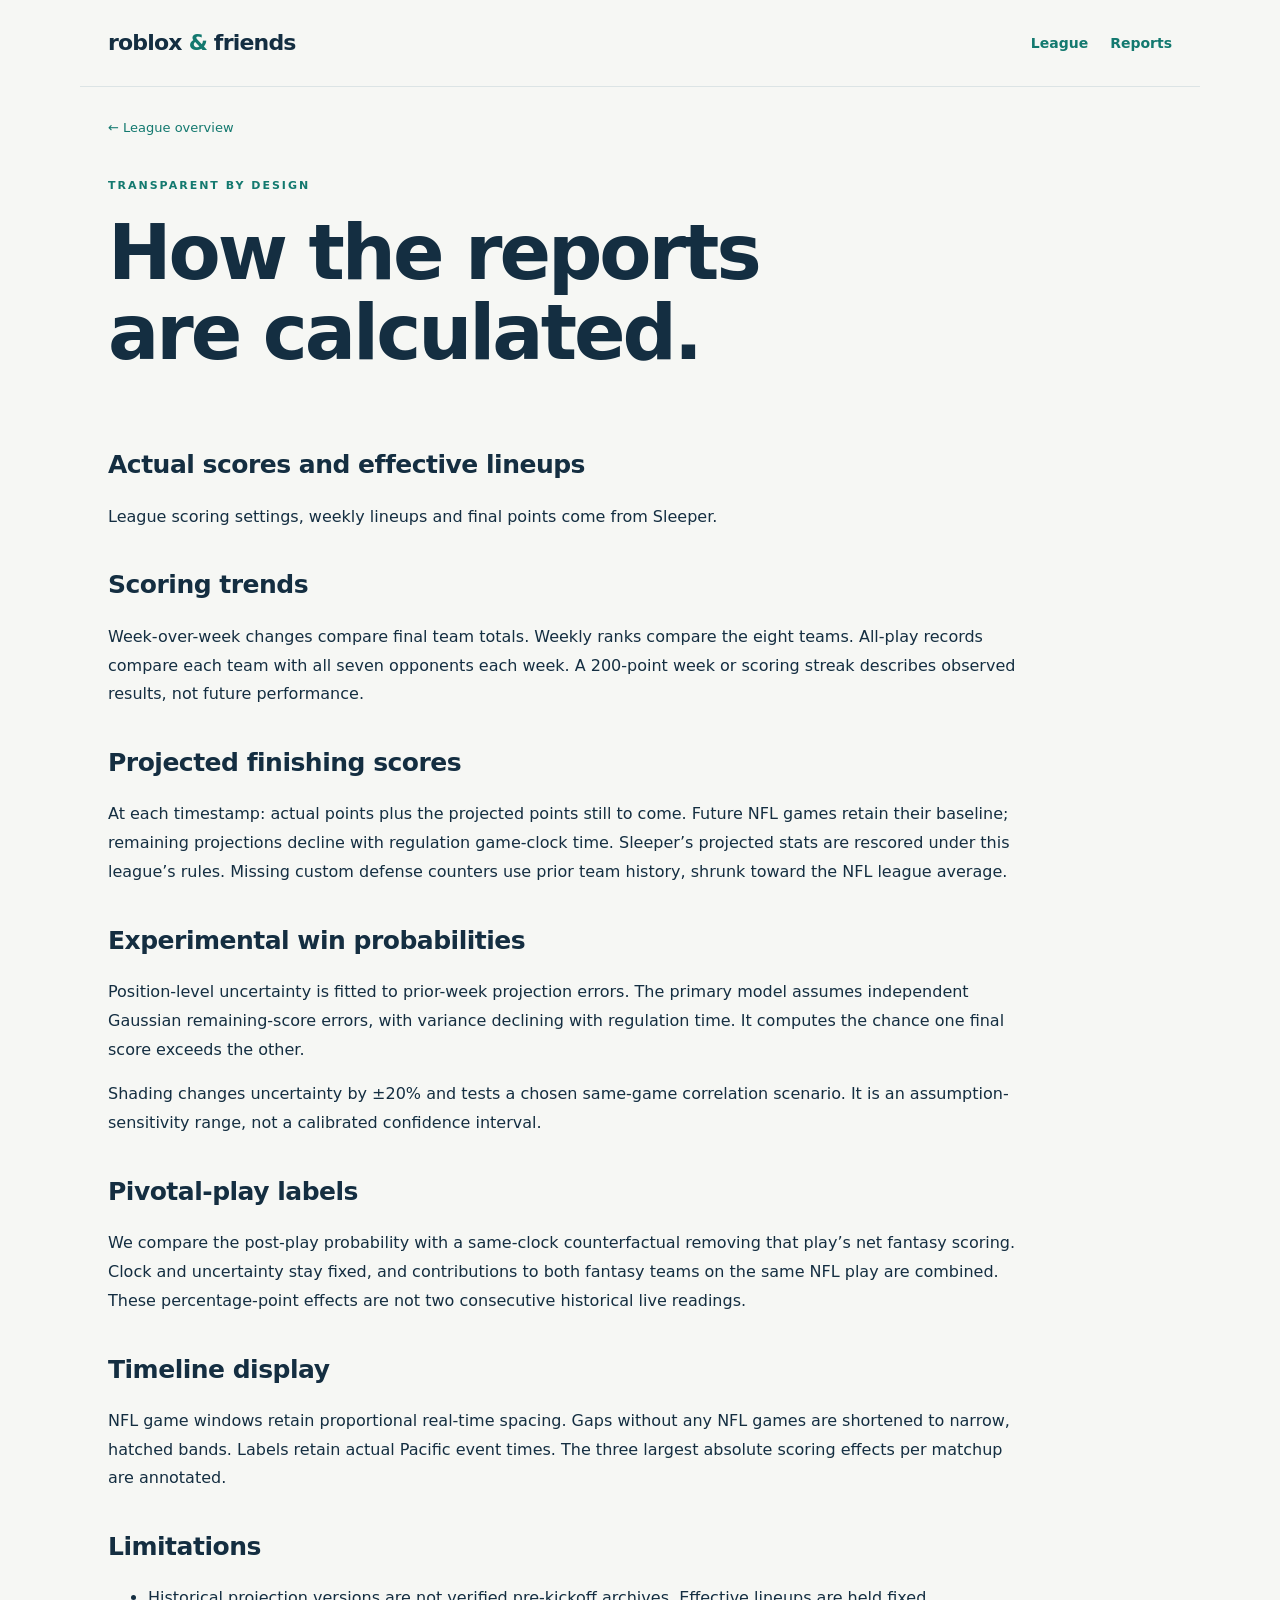
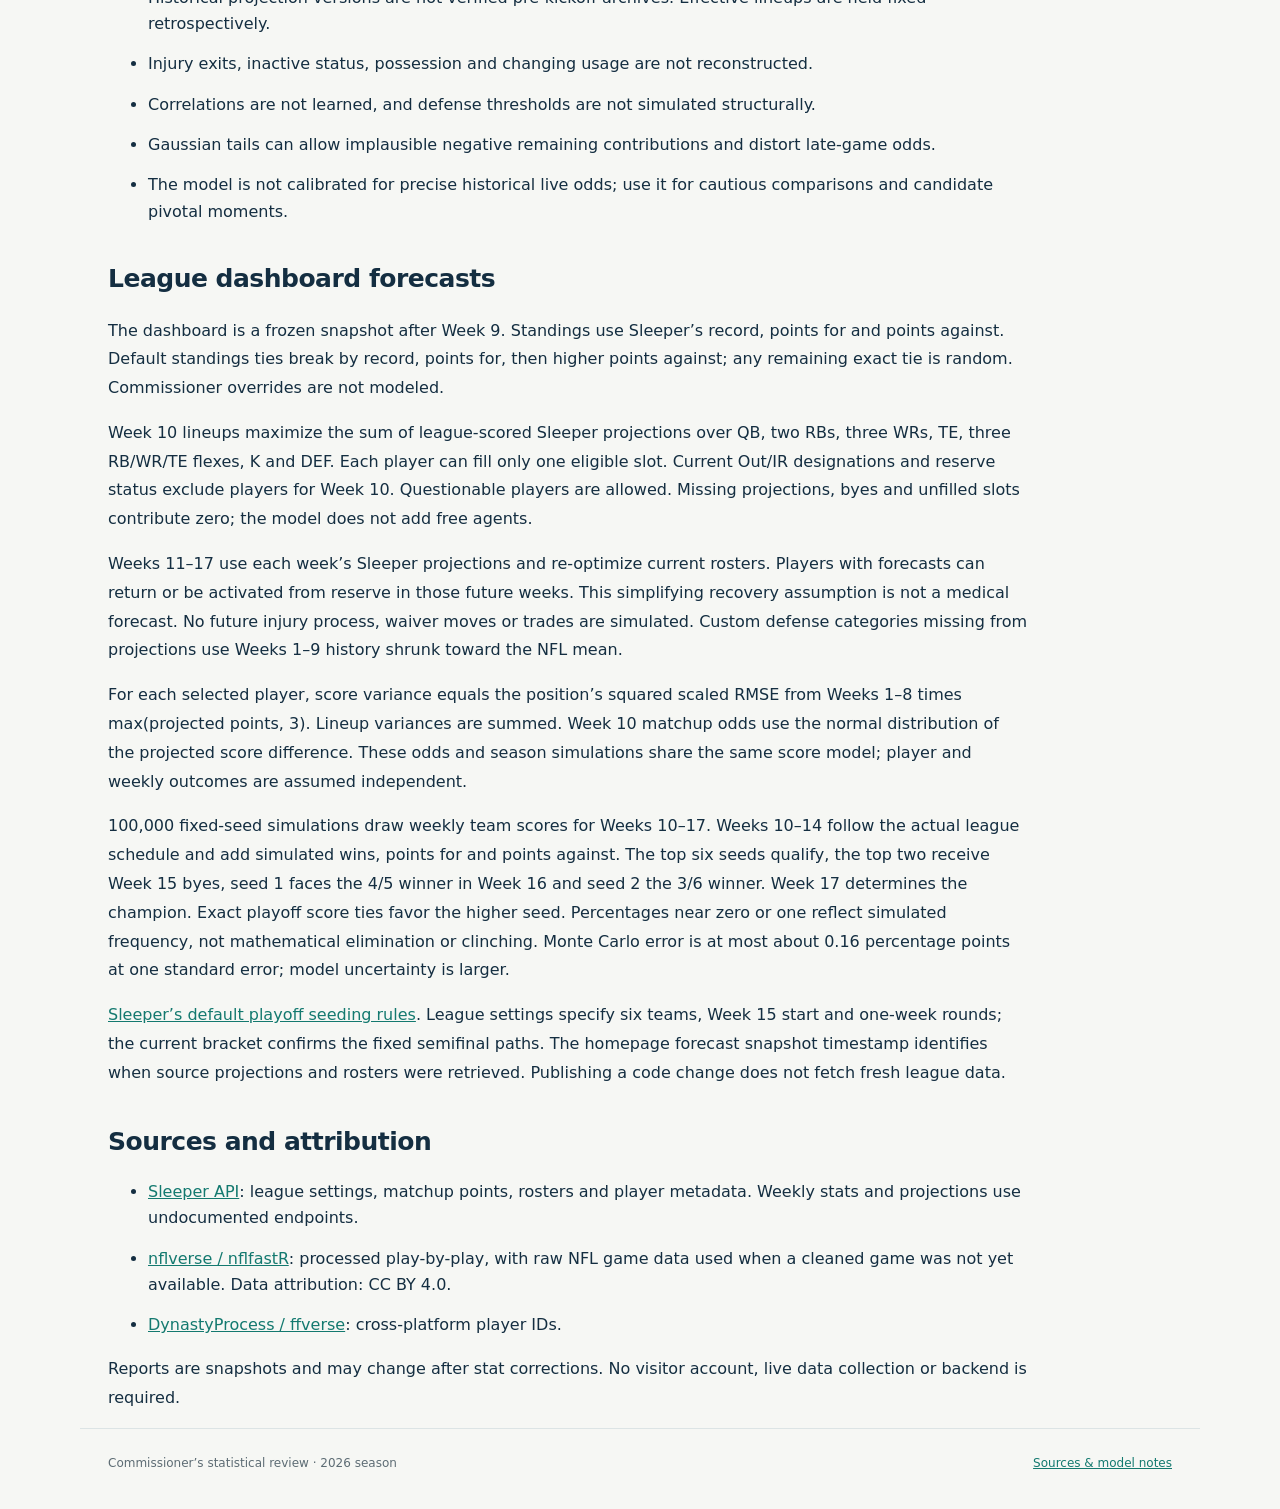
==== docs/methodology.html @ 0ef0a341 "Replace homepage with league standings and season forecast dashboard" ====
<!doctype html><html lang="en"><head><meta charset="utf-8"><meta name="viewport" content="width=device-width,initial-scale=1"><meta name="description" content="Weekly fantasy football scoring, trends and matchup analysis for roblox and friends."><title>Methodology · roblox &amp; friends</title><link rel="stylesheet" href="assets/style.css"></head><body><a class="skip" href="#main">Skip to content</a><header class="site-header"><a class="brand" href="index.html">roblox <span>&amp;</span> friends</a><nav aria-label="Main navigation"><a href="index.html">League</a><a href="reports/2026/week-09.html">Reports</a></nav></header><main id="main"><article><a class="back" href="index.html">← League overview</a><header class="report-header"><p class="eyebrow">TRANSPARENT BY DESIGN</p><h1>How the reports<br>are calculated.</h1></header><div class="article-content"><h2>Actual scores and effective lineups</h2><p>League scoring settings, weekly lineups and final points come from Sleeper.</p><h2>Scoring trends</h2><p>Week-over-week changes compare final team totals. Weekly ranks compare the eight teams. All-play records compare each team with all seven opponents each week. A 200-point week or scoring streak describes observed results, not future performance.</p><h2>Projected finishing scores</h2><p>At each timestamp: actual points plus the projected points still to come. Future NFL games retain their baseline; remaining projections decline with regulation game-clock time. Sleeper’s projected stats are rescored under this league’s rules. Missing custom defense counters use prior team history, shrunk toward the NFL league average.</p><h2>Experimental win probabilities</h2><p>Position-level uncertainty is fitted to prior-week projection errors. The primary model assumes independent Gaussian remaining-score errors, with variance declining with regulation time. It computes the chance one final score exceeds the other.</p><p>Shading changes uncertainty by ±20% and tests a chosen same-game correlation scenario. It is an assumption-sensitivity range, not a calibrated confidence interval.</p><h2>Pivotal-play labels</h2><p>We compare the post-play probability with a same-clock counterfactual removing that play’s net fantasy scoring. Clock and uncertainty stay fixed, and contributions to both fantasy teams on the same NFL play are combined. These percentage-point effects are not two consecutive historical live readings.</p><h2>Timeline display</h2><p>NFL game windows retain proportional real-time spacing. Gaps without any NFL games are shortened to narrow, hatched bands. Labels retain actual Pacific event times. The three largest absolute scoring effects per matchup are annotated.</p><h2>Limitations</h2><ul><li>Historical projection versions are not verified pre-kickoff archives. Effective lineups are held fixed retrospectively.</li><li>Injury exits, inactive status, possession and changing usage are not reconstructed.</li><li>Correlations are not learned, and defense thresholds are not simulated structurally.</li><li>Gaussian tails can allow implausible negative remaining contributions and distort late-game odds.</li><li>The model is not calibrated for precise historical live odds; use it for cautious comparisons and candidate pivotal moments.</li></ul><h2 id="season-forecasts">League dashboard forecasts</h2><p>The dashboard is a frozen snapshot after Week 9. Standings use Sleeper’s record, points for and points against. Default standings ties break by record, points for, then higher points against; any remaining exact tie is random. Commissioner overrides are not modeled.</p><p>Week 10 lineups maximize the sum of league-scored Sleeper projections over QB, two RBs, three WRs, TE, three RB/WR/TE flexes, K and DEF. Each player can fill only one eligible slot. Current Out/IR designations and reserve status exclude players for Week 10. Questionable players are allowed. Missing projections, byes and unfilled slots contribute zero; the model does not add free agents.</p><p>Weeks 11–17 use each week’s Sleeper projections and re-optimize current rosters. Players with forecasts can return or be activated from reserve in those future weeks. This simplifying recovery assumption is not a medical forecast. No future injury process, waiver moves or trades are simulated. Custom defense categories missing from projections use Weeks 1–9 history shrunk toward the NFL mean.</p><p>For each selected player, score variance equals the position’s squared scaled RMSE from Weeks 1–8 times max(projected points, 3). Lineup variances are summed. Week 10 matchup odds use the normal distribution of the projected score difference. These odds and season simulations share the same score model; player and weekly outcomes are assumed independent.</p><p>100,000 fixed-seed simulations draw weekly team scores for Weeks 10–17. Weeks 10–14 follow the actual league schedule and add simulated wins, points for and points against. The top six seeds qualify, the top two receive Week 15 byes, seed 1 faces the 4/5 winner in Week 16 and seed 2 the 3/6 winner. Week 17 determines the champion. Exact playoff score ties favor the higher seed. Percentages near zero or one reflect simulated frequency, not mathematical elimination or clinching. Monte Carlo error is at most about 0.16 percentage points at one standard error; model uncertainty is larger.</p><p><a href="https://support.sleeper.com/en/articles/2203518-how-do-playoff-teams-get-determined">Sleeper’s default playoff seeding rules</a>. League settings specify six teams, Week 15 start and one-week rounds; the current bracket confirms the fixed semifinal paths. The homepage forecast snapshot timestamp identifies when source projections and rosters were retrieved. Publishing a code change does not fetch fresh league data.</p><h2>Sources and attribution</h2><ul><li><a href="https://docs.sleeper.com/">Sleeper API</a>: league settings, matchup points, rosters and player metadata. Weekly stats and projections use undocumented endpoints.</li><li><a href="https://github.com/nflverse/nflverse-data">nflverse / nflfastR</a>: processed play-by-play, with raw NFL game data used when a cleaned game was not yet available. Data attribution: CC BY 4.0.</li><li><a href="https://github.com/dynastyprocess/data">DynastyProcess / ffverse</a>: cross-platform player IDs.</li></ul><p>Reports are snapshots and may change after stat corrections. No visitor account, live data collection or backend is required.</p></div></article></main><footer><span>Commissioner’s statistical review · 2026 season</span><a href="methodology.html">Sources &amp; model notes</a></footer></body></html>
---- docs/assets/style.css ----
:root{--navy:#142e41;--teal:#13796f;--muted:#5d6c74;--line:#dce4e5;--paper:#f6f7f4}*{box-sizing:border-box}body{margin:0;background:var(--paper);color:var(--navy);font:16px/1.65 system-ui,-apple-system,sans-serif}a{color:var(--teal)}.site-header,main,footer{max-width:1120px;margin:auto;padding-left:28px;padding-right:28px}.site-header{display:flex;align-items:center;justify-content:space-between;padding-top:25px;padding-bottom:25px;border-bottom:1px solid var(--line)}.brand{color:var(--navy);font-size:22px;font-weight:800;text-decoration:none;letter-spacing:-.8px}.brand span{color:var(--teal)}nav{display:flex;gap:22px}nav a{font-size:14px;text-decoration:none;font-weight:650}.hero{display:grid;grid-template-columns:1.4fr 1fr;gap:70px;padding:68px 0 60px;align-items:center}h1{font-size:clamp(44px,6vw,76px);line-height:1.05;letter-spacing:-3px;margin:18px 0 24px}h2{font-size:25px;line-height:1.3;letter-spacing:-.5px}.eyebrow{font-size:11px;letter-spacing:2px;font-weight:800;color:var(--teal)}.lead{color:var(--muted);font-size:19px;max-width:550px}.button{display:inline-block;margin-top:15px;background:var(--teal);color:white;padding:12px 20px;border-radius:7px;text-decoration:none;font-weight:700}.hero-stat{background:var(--navy);color:white;padding:30px;border-radius:16px;box-shadow:0 18px 45px #142e4110}.hero-stat .eyebrow{color:#8ed4c6}.hero-stat strong{display:block;font-size:64px;line-height:1.3;letter-spacing:-2px}.hero-stat p{color:#c1d1d9;margin-top:4px}.hero-stat div{display:flex;justify-content:space-between;border-top:1px solid #ffffff25;padding-top:14px;margin-top:14px}.hero-stat div span{color:#c1d1d9}.section-heading{display:flex;justify-content:space-between;align-items:center;gap:20px}.section-heading span,.note{color:var(--muted);font-size:13px}.cards{display:grid;grid-template-columns:1fr 1fr;gap:20px;margin:15px 0 40px}.report-card{background:white;border:1px solid var(--line);border-radius:12px;padding:26px;text-decoration:none;color:var(--navy);transition:transform .15s}.report-card:hover{transform:translateY(-3px);border-color:var(--teal)}.report-card h2{font-size:24px}.report-card h2 span{color:var(--teal)}.report-card p{color:var(--muted)}.read{font-weight:700;font-size:14px;color:var(--teal)}.panel{background:white;border:1px solid var(--line);border-radius:13px;padding:26px;margin:26px 0}.table,.tablewrap{overflow-x:auto}table{border-collapse:collapse;width:100%;font-size:14px;font-variant-numeric:tabular-nums}caption{text-align:left;font-size:13px;color:var(--muted);padding-bottom:10px}th,td{padding:12px 10px;text-align:left;border-bottom:1px solid var(--line)}th{color:var(--muted);font-size:12px;font-weight:700;white-space:nowrap}.num{white-space:nowrap}.method-callout{padding:20px 0 50px;max-width:720px}.method-callout p{color:var(--muted)}footer{border-top:1px solid var(--line);padding-top:25px;padding-bottom:35px;display:flex;justify-content:space-between;gap:15px;font-size:12px;color:var(--muted)}.back{display:inline-block;font-size:13px;text-decoration:none;margin-top:30px}.report-header{padding:25px 0 15px}.article-content{max-width:920px}.article-content h2{margin-top:38px}.article-content li{margin:14px 0}.article-content p{line-height:1.8}.graph{display:block;width:100%;height:auto;background:white;border:1px solid var(--line);border-radius:10px}.model-note{background:#e8f1ee;border-left:4px solid var(--teal);padding:20px 24px;margin:35px 0}.model-note p{font-size:14px;margin:8px 0}.model-note a{font-size:13px}.week-nav{padding-bottom:35px}.skip{position:absolute;top:-100px}.skip:focus{top:0;background:white;padding:12px;z-index:100}a:focus-visible{outline:3px solid #efb65b;outline-offset:4px}@media(max-width:680px){.site-header,main,footer{padding-left:18px;padding-right:18px}.brand{font-size:18px}nav{gap:12px}.hero{grid-template-columns:1fr;gap:25px;padding:35px 0}.hero-stat strong{font-size:52px}.cards{grid-template-columns:1fr}.section-heading{display:block}.panel{padding:16px}.report-card{padding:21px}h1{letter-spacing:-2px}.lead{font-size:17px}footer{flex-direction:column}.report-header{padding-top:10px}th,td{padding:10px 8px}table{min-width:430px}.article-content{overflow-wrap:anywhere}}
:root{--gold:#a97b30}.dashboard-head{display:flex;align-items:center;justify-content:space-between;gap:32px;padding:40px 0 28px}.dashboard-head h1{font-size:clamp(36px,4.5vw,54px);letter-spacing:-2px;margin:12px 0}.dashboard-head .lead{font-size:16px;margin-bottom:0}.latest-report{display:flex;flex-direction:column;gap:6px;max-width:280px;padding:18px 22px;background:#fff;border:1px solid var(--line);border-radius:10px;text-decoration:none;color:var(--navy)}.latest-report strong{font-size:16px}.latest-report>span:last-child{font-size:12px;color:var(--muted)}.season-strip{display:flex;gap:28px;justify-content:space-between;padding:17px 0;border-top:1px solid var(--line);border-bottom:1px solid var(--line);font-size:13px;color:var(--muted)}.season-strip b{color:var(--navy)}.standings-section{margin-top:30px}.standings-wrap{border:1px solid var(--line);border-radius:12px;overflow:auto;background:white}.standings{font-size:14px}.standings thead{background:#edf1ee}.standings td,.standings th{padding:16px 12px}.standings th[scope=row]{font-size:14px;color:var(--navy);white-space:nowrap}.standings tbody tr:last-child>*{border-bottom:0}.standings .rank{color:#82918e;font-size:12px;letter-spacing:1px;width:50px}.standings .record{font-weight:650;white-space:nowrap}.standings .projection{color:var(--teal);font-weight:750}.standings td.odds{min-width:99px;font-size:13px}.odds b{font-weight:650}.mini-bar{display:block;width:58px;height:3px;background:#e7eeeb;margin-top:5px;border-radius:4px;overflow:hidden}.mini-bar i{height:100%;display:block;background:var(--teal);border-radius:4px}.odds:last-child .mini-bar i{background:var(--gold)}.standings .seed-2>*{border-bottom:1px solid #91b7ae}.standings .seed-6>*{border-bottom:2px dashed #c6d3ce}.standings .seed-7,.standings .seed-8{background:#f9faf8}.next-week{margin-top:36px}.match-grid{display:grid;grid-template-columns:1fr 1fr;gap:18px}.match-card{background:#fff;border:1px solid var(--line);border-radius:12px;padding:22px;align-self:start}.match-team{display:grid;grid-template-columns:1fr 75px 85px;gap:12px;align-items:center;margin:4px 0 20px}.match-team strong{font-size:16px}.match-team>span,.match-team>b{text-align:right;font-variant-numeric:tabular-nums;font-size:20px;line-height:1.15}.match-team>b{color:var(--teal)}.match-team small{font-size:10px;display:block;color:var(--muted);font-weight:400;margin-top:5px;white-space:nowrap}.match-bar{height:5px;background:#c4d2d6;border-radius:4px;overflow:hidden}.match-bar>span{display:block;height:100%;background:var(--teal)}details summary{cursor:pointer;font-size:13px;font-weight:650;color:var(--teal)}.lineup-detail{margin-top:18px}.selected-lineups{display:grid;grid-template-columns:1fr;gap:12px}.selected-team h4{margin:20px 0 5px}.selected-team table{font-size:12px;min-width:0}.selected-team th,.selected-team td{padding:8px 4px}.selected-team tbody th{font-weight:500;color:var(--navy);font-size:12px;white-space:normal}.selected-team td:last-child{text-align:right}.forecast-notes{margin-top:30px;padding:20px 0;border-top:1px solid var(--line)}.forecast-notes>div{max-width:820px;font-size:14px;color:var(--muted)}.snapshot{font-size:11px;color:var(--muted);margin:0 0 35px}.sr-only{position:absolute;width:1px;height:1px;padding:0;margin:-1px;overflow:hidden;clip:rect(0,0,0,0);white-space:nowrap;border:0}summary:focus-visible{outline:3px solid #efb65b;outline-offset:4px}@media(max-width:680px){.dashboard-head{display:block;padding-top:25px}.dashboard-head h1{font-size:37px;letter-spacing:-1.7px}.latest-report{margin-top:22px;max-width:none;padding:14px 18px}.season-strip{display:grid;grid-template-columns:1fr 1fr;gap:10px;font-size:12px}.section-heading{display:flex;align-items:baseline;gap:12px}.section-heading h2{font-size:21px}.section-heading>span{font-size:10px;max-width:100px;text-align:right}.standings{min-width:735px}.standings th[scope=row]{position:sticky;left:0;background:#fff;box-shadow:3px 0 5px #142e4109}.standings .seed-7 th,.standings .seed-8 th{background:#f9faf8}.standings td,.standings th{padding:14px 10px}.match-grid{grid-template-columns:1fr}.match-card{padding:18px}.match-team{grid-template-columns:1fr 70px 80px;gap:8px}.match-team>span,.match-team>b{font-size:19px}.match-team strong{font-size:15px}.standings-section .note{font-size:11px}.standings-wrap:after{content:'Scroll table for season odds →';display:block;position:sticky;left:0;padding:8px 12px;font-size:10px;color:var(--muted)}}
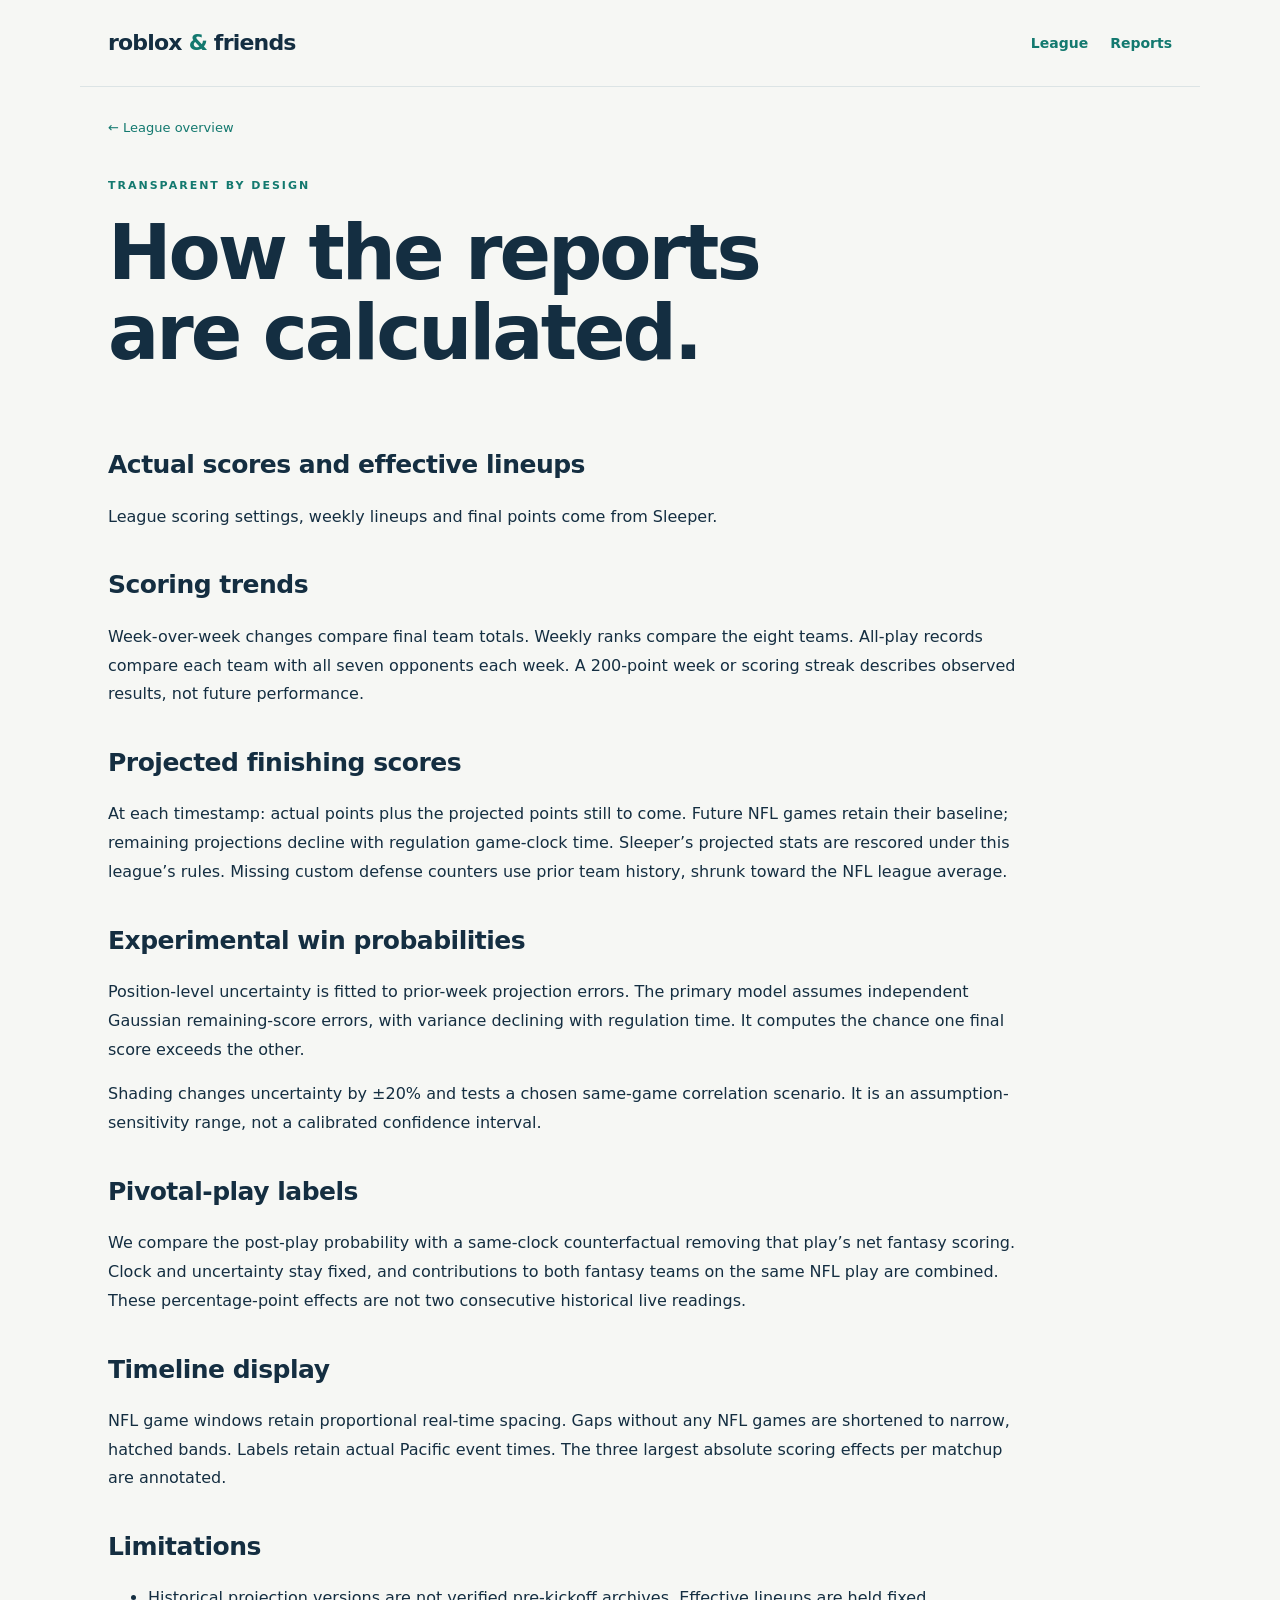
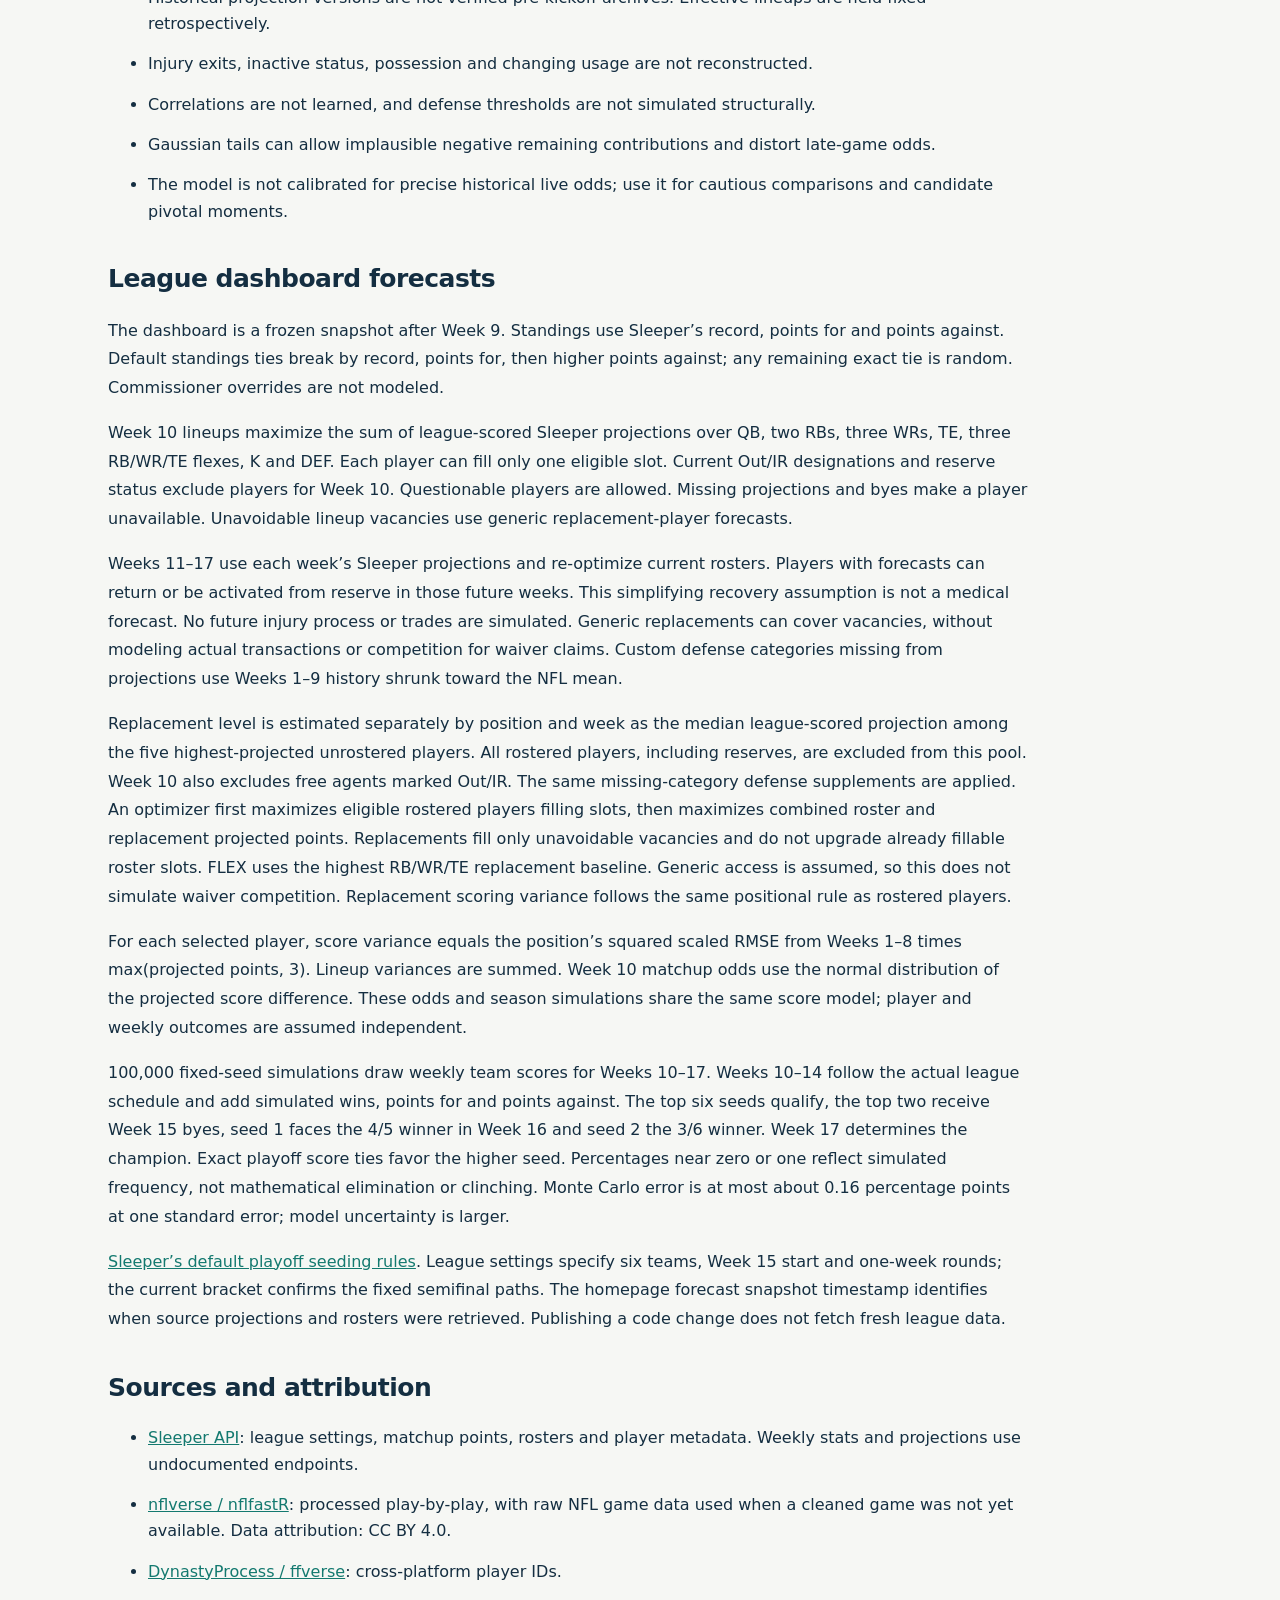
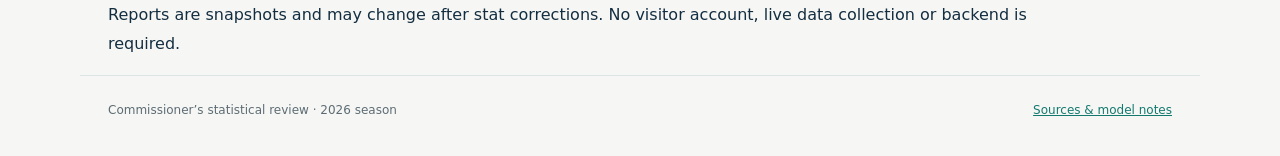
==== commit d66a8b20: "Fill projected lineup vacancies with waiver-level replacement estimates" ====
--- a/docs/methodology.html
+++ b/docs/methodology.html
@@ -1 +1 @@
-<!doctype html><html lang="en"><head><meta charset="utf-8"><meta name="viewport" content="width=device-width,initial-scale=1"><meta name="description" content="Weekly fantasy football scoring, trends and matchup analysis for roblox and friends."><title>Methodology · roblox &amp; friends</title><link rel="stylesheet" href="assets/style.css"></head><body><a class="skip" href="#main">Skip to content</a><header class="site-header"><a class="brand" href="index.html">roblox <span>&amp;</span> friends</a><nav aria-label="Main navigation"><a href="index.html">League</a><a href="reports/2026/week-09.html">Reports</a></nav></header><main id="main"><article><a class="back" href="index.html">← League overview</a><header class="report-header"><p class="eyebrow">TRANSPARENT BY DESIGN</p><h1>How the reports<br>are calculated.</h1></header><div class="article-content"><h2>Actual scores and effective lineups</h2><p>League scoring settings, weekly lineups and final points come from Sleeper.</p><h2>Scoring trends</h2><p>Week-over-week changes compare final team totals. Weekly ranks compare the eight teams. All-play records compare each team with all seven opponents each week. A 200-point week or scoring streak describes observed results, not future performance.</p><h2>Projected finishing scores</h2><p>At each timestamp: actual points plus the projected points still to come. Future NFL games retain their baseline; remaining projections decline with regulation game-clock time. Sleeper’s projected stats are rescored under this league’s rules. Missing custom defense counters use prior team history, shrunk toward the NFL league average.</p><h2>Experimental win probabilities</h2><p>Position-level uncertainty is fitted to prior-week projection errors. The primary model assumes independent Gaussian remaining-score errors, with variance declining with regulation time. It computes the chance one final score exceeds the other.</p><p>Shading changes uncertainty by ±20% and tests a chosen same-game correlation scenario. It is an assumption-sensitivity range, not a calibrated confidence interval.</p><h2>Pivotal-play labels</h2><p>We compare the post-play probability with a same-clock counterfactual removing that play’s net fantasy scoring. Clock and uncertainty stay fixed, and contributions to both fantasy teams on the same NFL play are combined. These percentage-point effects are not two consecutive historical live readings.</p><h2>Timeline display</h2><p>NFL game windows retain proportional real-time spacing. Gaps without any NFL games are shortened to narrow, hatched bands. Labels retain actual Pacific event times. The three largest absolute scoring effects per matchup are annotated.</p><h2>Limitations</h2><ul><li>Historical projection versions are not verified pre-kickoff archives. Effective lineups are held fixed retrospectively.</li><li>Injury exits, inactive status, possession and changing usage are not reconstructed.</li><li>Correlations are not learned, and defense thresholds are not simulated structurally.</li><li>Gaussian tails can allow implausible negative remaining contributions and distort late-game odds.</li><li>The model is not calibrated for precise historical live odds; use it for cautious comparisons and candidate pivotal moments.</li></ul><h2 id="season-forecasts">League dashboard forecasts</h2><p>The dashboard is a frozen snapshot after Week 9. Standings use Sleeper’s record, points for and points against. Default standings ties break by record, points for, then higher points against; any remaining exact tie is random. Commissioner overrides are not modeled.</p><p>Week 10 lineups maximize the sum of league-scored Sleeper projections over QB, two RBs, three WRs, TE, three RB/WR/TE flexes, K and DEF. Each player can fill only one eligible slot. Current Out/IR designations and reserve status exclude players for Week 10. Questionable players are allowed. Missing projections, byes and unfilled slots contribute zero; the model does not add free agents.</p><p>Weeks 11–17 use each week’s Sleeper projections and re-optimize current rosters. Players with forecasts can return or be activated from reserve in those future weeks. This simplifying recovery assumption is not a medical forecast. No future injury process, waiver moves or trades are simulated. Custom defense categories missing from projections use Weeks 1–9 history shrunk toward the NFL mean.</p><p>For each selected player, score variance equals the position’s squared scaled RMSE from Weeks 1–8 times max(projected points, 3). Lineup variances are summed. Week 10 matchup odds use the normal distribution of the projected score difference. These odds and season simulations share the same score model; player and weekly outcomes are assumed independent.</p><p>100,000 fixed-seed simulations draw weekly team scores for Weeks 10–17. Weeks 10–14 follow the actual league schedule and add simulated wins, points for and points against. The top six seeds qualify, the top two receive Week 15 byes, seed 1 faces the 4/5 winner in Week 16 and seed 2 the 3/6 winner. Week 17 determines the champion. Exact playoff score ties favor the higher seed. Percentages near zero or one reflect simulated frequency, not mathematical elimination or clinching. Monte Carlo error is at most about 0.16 percentage points at one standard error; model uncertainty is larger.</p><p><a href="https://support.sleeper.com/en/articles/2203518-how-do-playoff-teams-get-determined">Sleeper’s default playoff seeding rules</a>. League settings specify six teams, Week 15 start and one-week rounds; the current bracket confirms the fixed semifinal paths. The homepage forecast snapshot timestamp identifies when source projections and rosters were retrieved. Publishing a code change does not fetch fresh league data.</p><h2>Sources and attribution</h2><ul><li><a href="https://docs.sleeper.com/">Sleeper API</a>: league settings, matchup points, rosters and player metadata. Weekly stats and projections use undocumented endpoints.</li><li><a href="https://github.com/nflverse/nflverse-data">nflverse / nflfastR</a>: processed play-by-play, with raw NFL game data used when a cleaned game was not yet available. Data attribution: CC BY 4.0.</li><li><a href="https://github.com/dynastyprocess/data">DynastyProcess / ffverse</a>: cross-platform player IDs.</li></ul><p>Reports are snapshots and may change after stat corrections. No visitor account, live data collection or backend is required.</p></div></article></main><footer><span>Commissioner’s statistical review · 2026 season</span><a href="methodology.html">Sources &amp; model notes</a></footer></body></html>+<!doctype html><html lang="en"><head><meta charset="utf-8"><meta name="viewport" content="width=device-width,initial-scale=1"><meta name="description" content="Weekly fantasy football scoring, trends and matchup analysis for roblox and friends."><title>Methodology · roblox &amp; friends</title><link rel="stylesheet" href="assets/style.css"></head><body><a class="skip" href="#main">Skip to content</a><header class="site-header"><a class="brand" href="index.html">roblox <span>&amp;</span> friends</a><nav aria-label="Main navigation"><a href="index.html">League</a><a href="reports/2026/week-09.html">Reports</a></nav></header><main id="main"><article><a class="back" href="index.html">← League overview</a><header class="report-header"><p class="eyebrow">TRANSPARENT BY DESIGN</p><h1>How the reports<br>are calculated.</h1></header><div class="article-content"><h2>Actual scores and effective lineups</h2><p>League scoring settings, weekly lineups and final points come from Sleeper.</p><h2>Scoring trends</h2><p>Week-over-week changes compare final team totals. Weekly ranks compare the eight teams. All-play records compare each team with all seven opponents each week. A 200-point week or scoring streak describes observed results, not future performance.</p><h2>Projected finishing scores</h2><p>At each timestamp: actual points plus the projected points still to come. Future NFL games retain their baseline; remaining projections decline with regulation game-clock time. Sleeper’s projected stats are rescored under this league’s rules. Missing custom defense counters use prior team history, shrunk toward the NFL league average.</p><h2>Experimental win probabilities</h2><p>Position-level uncertainty is fitted to prior-week projection errors. The primary model assumes independent Gaussian remaining-score errors, with variance declining with regulation time. It computes the chance one final score exceeds the other.</p><p>Shading changes uncertainty by ±20% and tests a chosen same-game correlation scenario. It is an assumption-sensitivity range, not a calibrated confidence interval.</p><h2>Pivotal-play labels</h2><p>We compare the post-play probability with a same-clock counterfactual removing that play’s net fantasy scoring. Clock and uncertainty stay fixed, and contributions to both fantasy teams on the same NFL play are combined. These percentage-point effects are not two consecutive historical live readings.</p><h2>Timeline display</h2><p>NFL game windows retain proportional real-time spacing. Gaps without any NFL games are shortened to narrow, hatched bands. Labels retain actual Pacific event times. The three largest absolute scoring effects per matchup are annotated.</p><h2>Limitations</h2><ul><li>Historical projection versions are not verified pre-kickoff archives. Effective lineups are held fixed retrospectively.</li><li>Injury exits, inactive status, possession and changing usage are not reconstructed.</li><li>Correlations are not learned, and defense thresholds are not simulated structurally.</li><li>Gaussian tails can allow implausible negative remaining contributions and distort late-game odds.</li><li>The model is not calibrated for precise historical live odds; use it for cautious comparisons and candidate pivotal moments.</li></ul><h2 id="season-forecasts">League dashboard forecasts</h2><p>The dashboard is a frozen snapshot after Week 9. Standings use Sleeper’s record, points for and points against. Default standings ties break by record, points for, then higher points against; any remaining exact tie is random. Commissioner overrides are not modeled.</p><p>Week 10 lineups maximize the sum of league-scored Sleeper projections over QB, two RBs, three WRs, TE, three RB/WR/TE flexes, K and DEF. Each player can fill only one eligible slot. Current Out/IR designations and reserve status exclude players for Week 10. Questionable players are allowed. Missing projections and byes make a player unavailable. Unavoidable lineup vacancies use generic replacement-player forecasts.</p><p>Weeks 11–17 use each week’s Sleeper projections and re-optimize current rosters. Players with forecasts can return or be activated from reserve in those future weeks. This simplifying recovery assumption is not a medical forecast. No future injury process or trades are simulated. Generic replacements can cover vacancies, without modeling actual transactions or competition for waiver claims. Custom defense categories missing from projections use Weeks 1–9 history shrunk toward the NFL mean.</p><p>Replacement level is estimated separately by position and week as the median league-scored projection among the five highest-projected unrostered players. All rostered players, including reserves, are excluded from this pool. Week 10 also excludes free agents marked Out/IR. The same missing-category defense supplements are applied. An optimizer first maximizes eligible rostered players filling slots, then maximizes combined roster and replacement projected points. Replacements fill only unavoidable vacancies and do not upgrade already fillable roster slots. FLEX uses the highest RB/WR/TE replacement baseline. Generic access is assumed, so this does not simulate waiver competition. Replacement scoring variance follows the same positional rule as rostered players.</p><p>For each selected player, score variance equals the position’s squared scaled RMSE from Weeks 1–8 times max(projected points, 3). Lineup variances are summed. Week 10 matchup odds use the normal distribution of the projected score difference. These odds and season simulations share the same score model; player and weekly outcomes are assumed independent.</p><p>100,000 fixed-seed simulations draw weekly team scores for Weeks 10–17. Weeks 10–14 follow the actual league schedule and add simulated wins, points for and points against. The top six seeds qualify, the top two receive Week 15 byes, seed 1 faces the 4/5 winner in Week 16 and seed 2 the 3/6 winner. Week 17 determines the champion. Exact playoff score ties favor the higher seed. Percentages near zero or one reflect simulated frequency, not mathematical elimination or clinching. Monte Carlo error is at most about 0.16 percentage points at one standard error; model uncertainty is larger.</p><p><a href="https://support.sleeper.com/en/articles/2203518-how-do-playoff-teams-get-determined">Sleeper’s default playoff seeding rules</a>. League settings specify six teams, Week 15 start and one-week rounds; the current bracket confirms the fixed semifinal paths. The homepage forecast snapshot timestamp identifies when source projections and rosters were retrieved. Publishing a code change does not fetch fresh league data.</p><h2>Sources and attribution</h2><ul><li><a href="https://docs.sleeper.com/">Sleeper API</a>: league settings, matchup points, rosters and player metadata. Weekly stats and projections use undocumented endpoints.</li><li><a href="https://github.com/nflverse/nflverse-data">nflverse / nflfastR</a>: processed play-by-play, with raw NFL game data used when a cleaned game was not yet available. Data attribution: CC BY 4.0.</li><li><a href="https://github.com/dynastyprocess/data">DynastyProcess / ffverse</a>: cross-platform player IDs.</li></ul><p>Reports are snapshots and may change after stat corrections. No visitor account, live data collection or backend is required.</p></div></article></main><footer><span>Commissioner’s statistical review · 2026 season</span><a href="methodology.html">Sources &amp; model notes</a></footer></body></html>
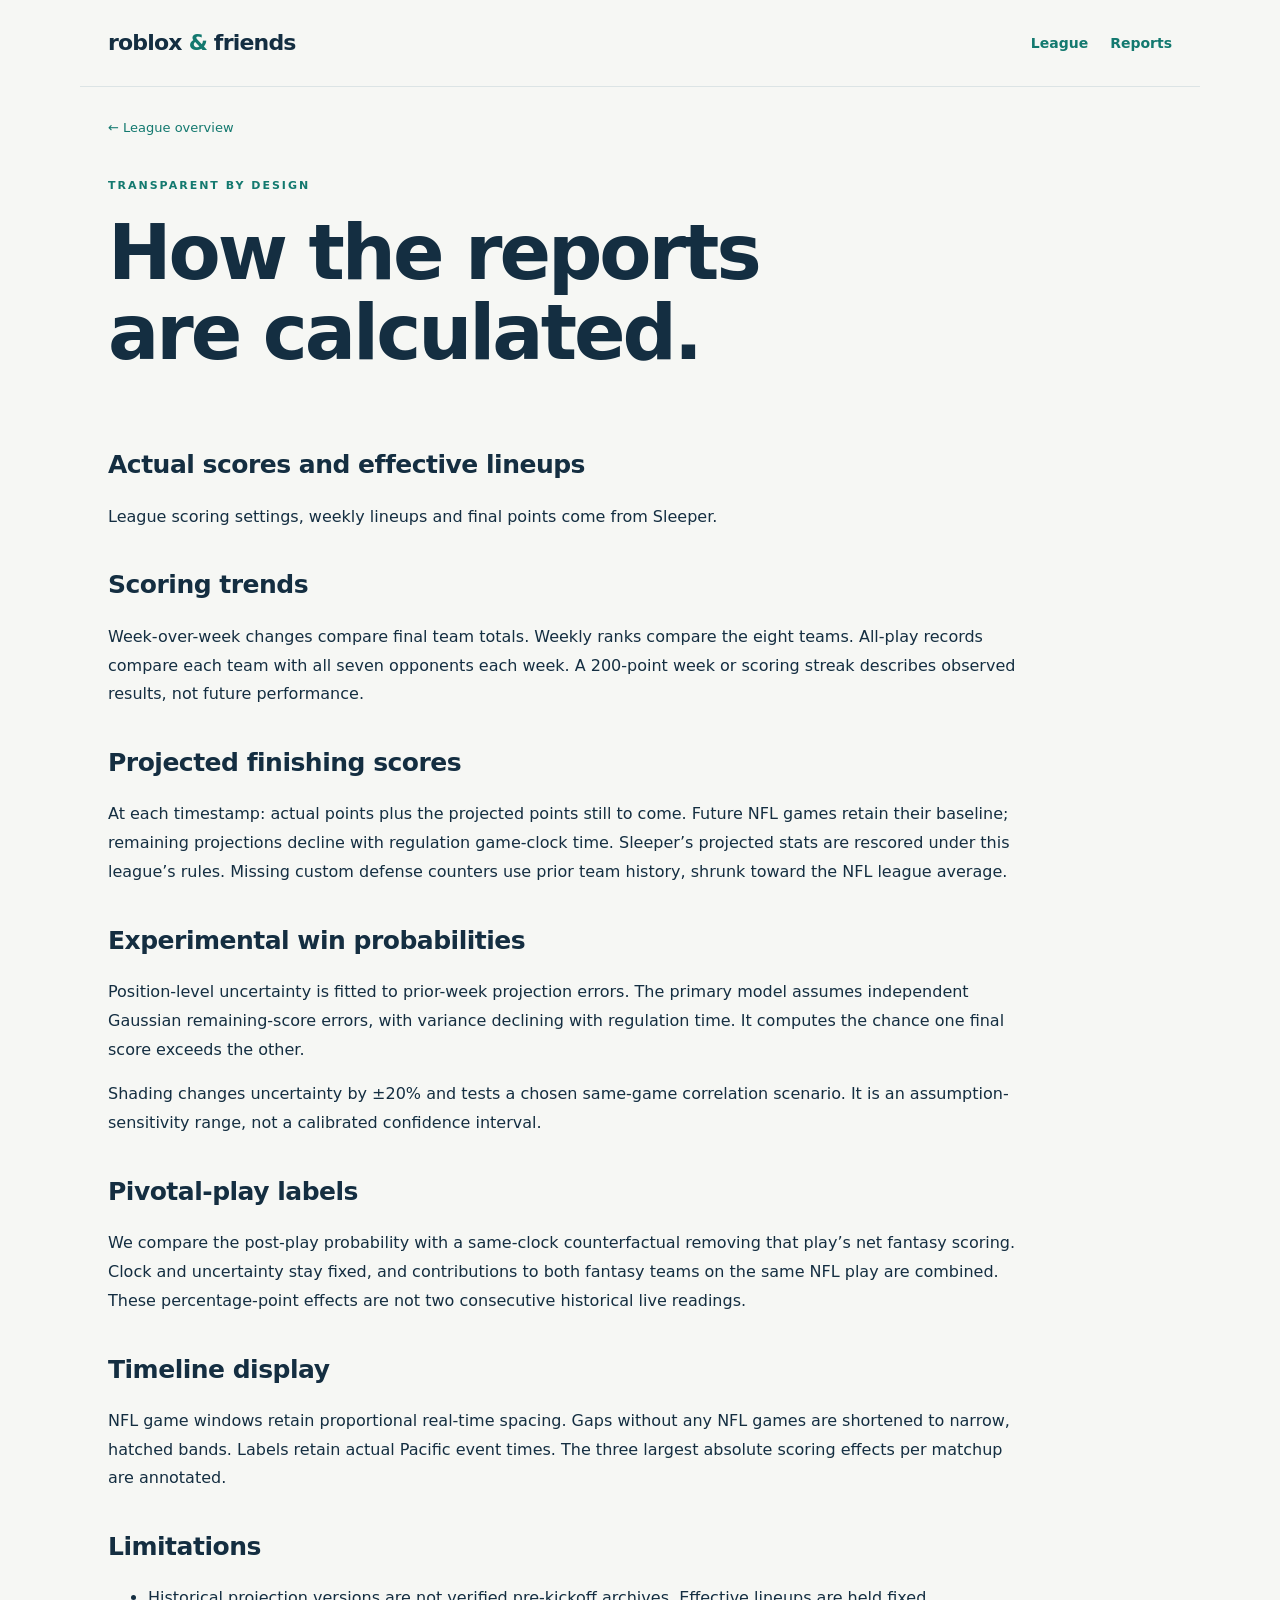
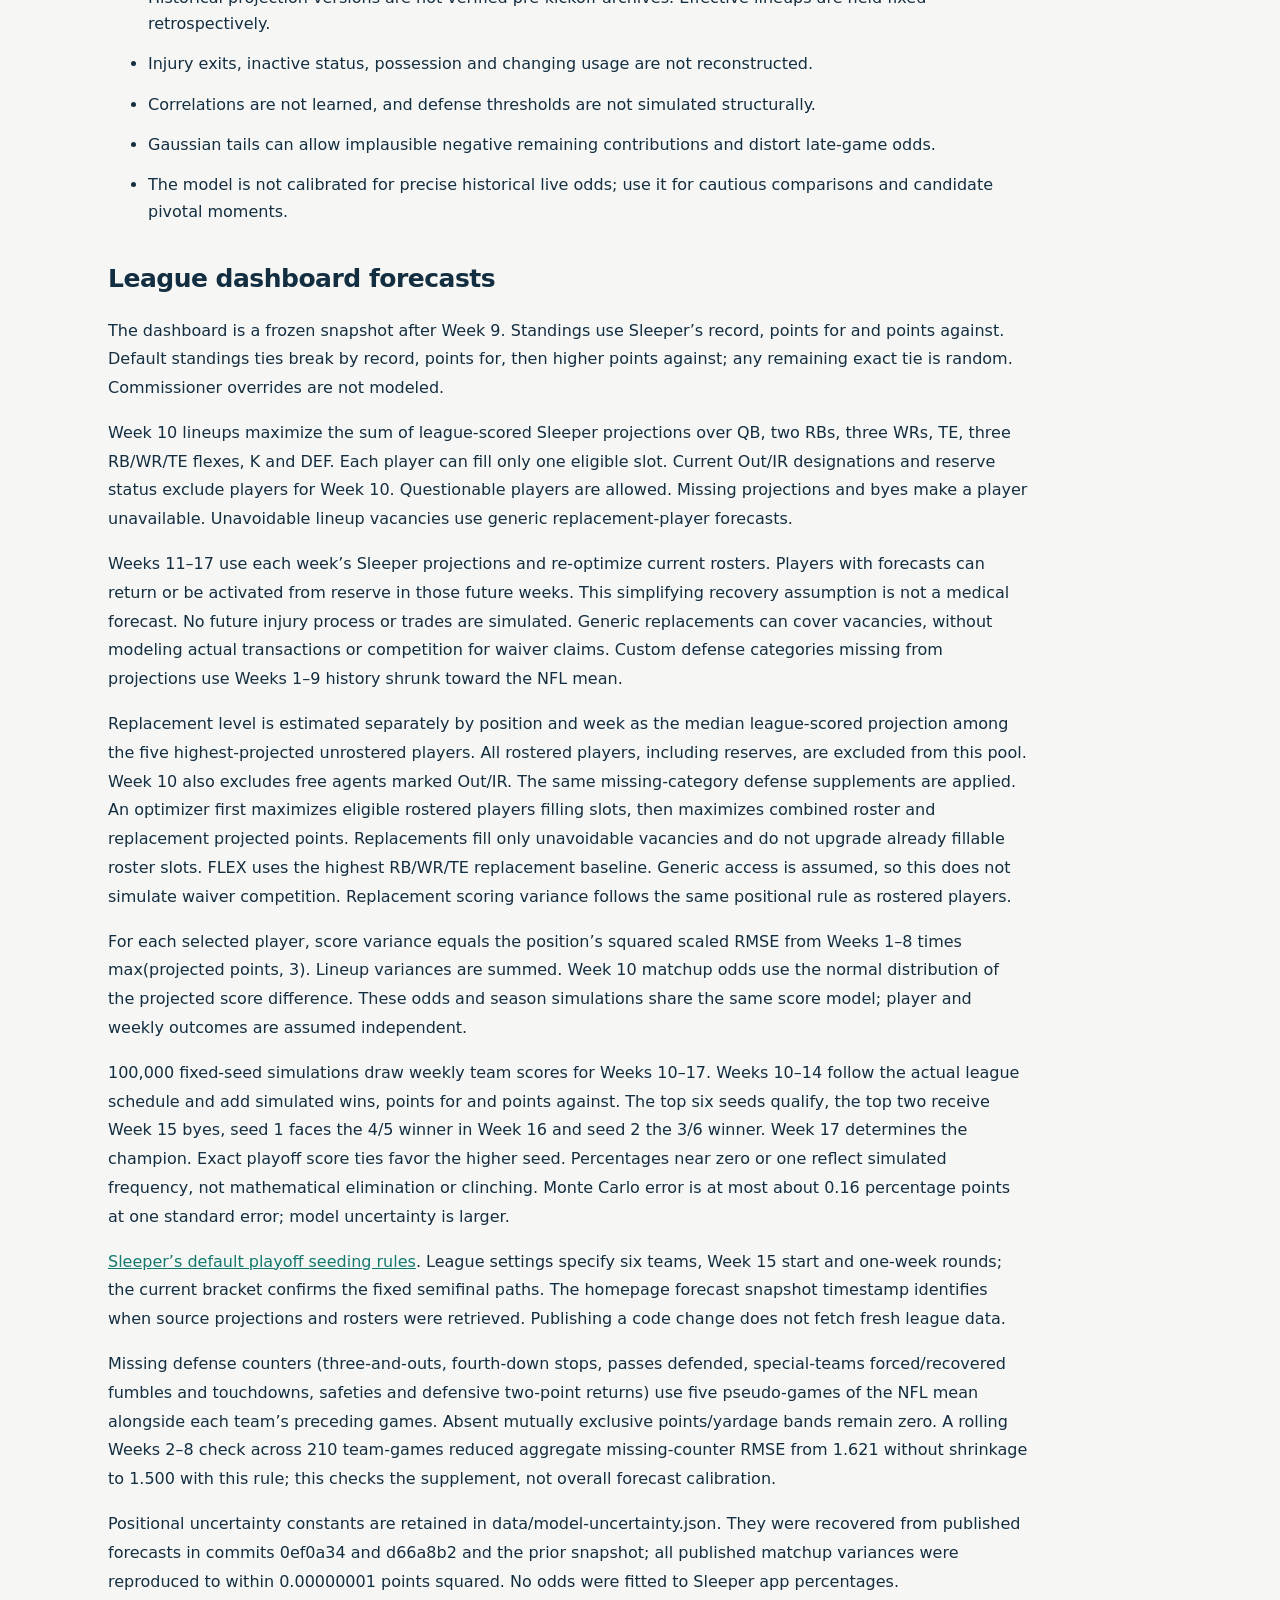
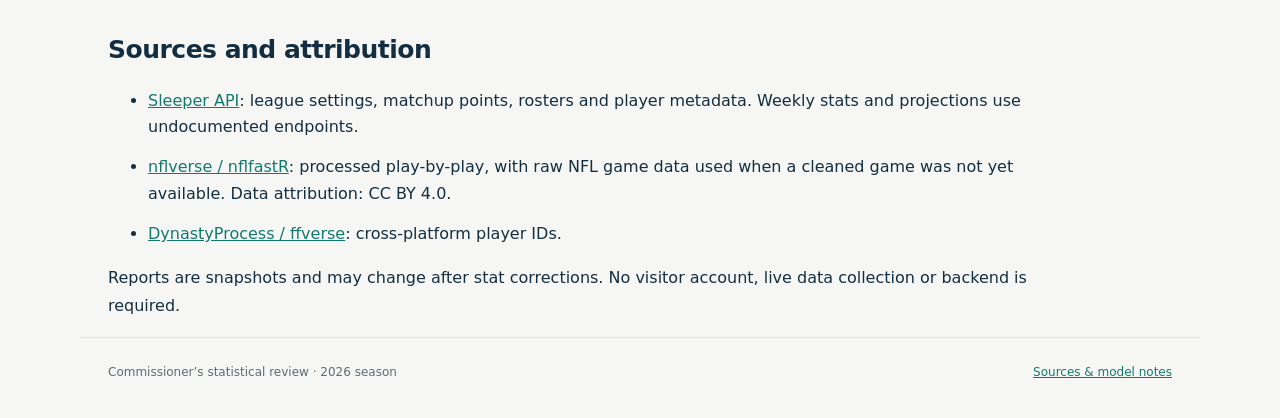
==== commit 2c0d83fc: "Refresh Week 10 forecasts and make private source reconstruction repeatable" ====
--- a/docs/methodology.html
+++ b/docs/methodology.html
@@ -1 +1 @@
-<!doctype html><html lang="en"><head><meta charset="utf-8"><meta name="viewport" content="width=device-width,initial-scale=1"><meta name="description" content="Weekly fantasy football scoring, trends and matchup analysis for roblox and friends."><title>Methodology · roblox &amp; friends</title><link rel="stylesheet" href="assets/style.css"></head><body><a class="skip" href="#main">Skip to content</a><header class="site-header"><a class="brand" href="index.html">roblox <span>&amp;</span> friends</a><nav aria-label="Main navigation"><a href="index.html">League</a><a href="reports/2026/week-09.html">Reports</a></nav></header><main id="main"><article><a class="back" href="index.html">← League overview</a><header class="report-header"><p class="eyebrow">TRANSPARENT BY DESIGN</p><h1>How the reports<br>are calculated.</h1></header><div class="article-content"><h2>Actual scores and effective lineups</h2><p>League scoring settings, weekly lineups and final points come from Sleeper.</p><h2>Scoring trends</h2><p>Week-over-week changes compare final team totals. Weekly ranks compare the eight teams. All-play records compare each team with all seven opponents each week. A 200-point week or scoring streak describes observed results, not future performance.</p><h2>Projected finishing scores</h2><p>At each timestamp: actual points plus the projected points still to come. Future NFL games retain their baseline; remaining projections decline with regulation game-clock time. Sleeper’s projected stats are rescored under this league’s rules. Missing custom defense counters use prior team history, shrunk toward the NFL league average.</p><h2>Experimental win probabilities</h2><p>Position-level uncertainty is fitted to prior-week projection errors. The primary model assumes independent Gaussian remaining-score errors, with variance declining with regulation time. It computes the chance one final score exceeds the other.</p><p>Shading changes uncertainty by ±20% and tests a chosen same-game correlation scenario. It is an assumption-sensitivity range, not a calibrated confidence interval.</p><h2>Pivotal-play labels</h2><p>We compare the post-play probability with a same-clock counterfactual removing that play’s net fantasy scoring. Clock and uncertainty stay fixed, and contributions to both fantasy teams on the same NFL play are combined. These percentage-point effects are not two consecutive historical live readings.</p><h2>Timeline display</h2><p>NFL game windows retain proportional real-time spacing. Gaps without any NFL games are shortened to narrow, hatched bands. Labels retain actual Pacific event times. The three largest absolute scoring effects per matchup are annotated.</p><h2>Limitations</h2><ul><li>Historical projection versions are not verified pre-kickoff archives. Effective lineups are held fixed retrospectively.</li><li>Injury exits, inactive status, possession and changing usage are not reconstructed.</li><li>Correlations are not learned, and defense thresholds are not simulated structurally.</li><li>Gaussian tails can allow implausible negative remaining contributions and distort late-game odds.</li><li>The model is not calibrated for precise historical live odds; use it for cautious comparisons and candidate pivotal moments.</li></ul><h2 id="season-forecasts">League dashboard forecasts</h2><p>The dashboard is a frozen snapshot after Week 9. Standings use Sleeper’s record, points for and points against. Default standings ties break by record, points for, then higher points against; any remaining exact tie is random. Commissioner overrides are not modeled.</p><p>Week 10 lineups maximize the sum of league-scored Sleeper projections over QB, two RBs, three WRs, TE, three RB/WR/TE flexes, K and DEF. Each player can fill only one eligible slot. Current Out/IR designations and reserve status exclude players for Week 10. Questionable players are allowed. Missing projections and byes make a player unavailable. Unavoidable lineup vacancies use generic replacement-player forecasts.</p><p>Weeks 11–17 use each week’s Sleeper projections and re-optimize current rosters. Players with forecasts can return or be activated from reserve in those future weeks. This simplifying recovery assumption is not a medical forecast. No future injury process or trades are simulated. Generic replacements can cover vacancies, without modeling actual transactions or competition for waiver claims. Custom defense categories missing from projections use Weeks 1–9 history shrunk toward the NFL mean.</p><p>Replacement level is estimated separately by position and week as the median league-scored projection among the five highest-projected unrostered players. All rostered players, including reserves, are excluded from this pool. Week 10 also excludes free agents marked Out/IR. The same missing-category defense supplements are applied. An optimizer first maximizes eligible rostered players filling slots, then maximizes combined roster and replacement projected points. Replacements fill only unavoidable vacancies and do not upgrade already fillable roster slots. FLEX uses the highest RB/WR/TE replacement baseline. Generic access is assumed, so this does not simulate waiver competition. Replacement scoring variance follows the same positional rule as rostered players.</p><p>For each selected player, score variance equals the position’s squared scaled RMSE from Weeks 1–8 times max(projected points, 3). Lineup variances are summed. Week 10 matchup odds use the normal distribution of the projected score difference. These odds and season simulations share the same score model; player and weekly outcomes are assumed independent.</p><p>100,000 fixed-seed simulations draw weekly team scores for Weeks 10–17. Weeks 10–14 follow the actual league schedule and add simulated wins, points for and points against. The top six seeds qualify, the top two receive Week 15 byes, seed 1 faces the 4/5 winner in Week 16 and seed 2 the 3/6 winner. Week 17 determines the champion. Exact playoff score ties favor the higher seed. Percentages near zero or one reflect simulated frequency, not mathematical elimination or clinching. Monte Carlo error is at most about 0.16 percentage points at one standard error; model uncertainty is larger.</p><p><a href="https://support.sleeper.com/en/articles/2203518-how-do-playoff-teams-get-determined">Sleeper’s default playoff seeding rules</a>. League settings specify six teams, Week 15 start and one-week rounds; the current bracket confirms the fixed semifinal paths. The homepage forecast snapshot timestamp identifies when source projections and rosters were retrieved. Publishing a code change does not fetch fresh league data.</p><h2>Sources and attribution</h2><ul><li><a href="https://docs.sleeper.com/">Sleeper API</a>: league settings, matchup points, rosters and player metadata. Weekly stats and projections use undocumented endpoints.</li><li><a href="https://github.com/nflverse/nflverse-data">nflverse / nflfastR</a>: processed play-by-play, with raw NFL game data used when a cleaned game was not yet available. Data attribution: CC BY 4.0.</li><li><a href="https://github.com/dynastyprocess/data">DynastyProcess / ffverse</a>: cross-platform player IDs.</li></ul><p>Reports are snapshots and may change after stat corrections. No visitor account, live data collection or backend is required.</p></div></article></main><footer><span>Commissioner’s statistical review · 2026 season</span><a href="methodology.html">Sources &amp; model notes</a></footer></body></html>+<!doctype html><html lang="en"><head><meta charset="utf-8"><meta name="viewport" content="width=device-width,initial-scale=1"><meta name="description" content="Weekly fantasy football scoring, trends and matchup analysis for roblox and friends."><title>Methodology · roblox &amp; friends</title><link rel="stylesheet" href="assets/style.css"></head><body><a class="skip" href="#main">Skip to content</a><header class="site-header"><a class="brand" href="index.html">roblox <span>&amp;</span> friends</a><nav aria-label="Main navigation"><a href="index.html">League</a><a href="reports/2026/week-09.html">Reports</a></nav></header><main id="main"><article><a class="back" href="index.html">← League overview</a><header class="report-header"><p class="eyebrow">TRANSPARENT BY DESIGN</p><h1>How the reports<br>are calculated.</h1></header><div class="article-content"><h2>Actual scores and effective lineups</h2><p>League scoring settings, weekly lineups and final points come from Sleeper.</p><h2>Scoring trends</h2><p>Week-over-week changes compare final team totals. Weekly ranks compare the eight teams. All-play records compare each team with all seven opponents each week. A 200-point week or scoring streak describes observed results, not future performance.</p><h2>Projected finishing scores</h2><p>At each timestamp: actual points plus the projected points still to come. Future NFL games retain their baseline; remaining projections decline with regulation game-clock time. Sleeper’s projected stats are rescored under this league’s rules. Missing custom defense counters use prior team history, shrunk toward the NFL league average.</p><h2>Experimental win probabilities</h2><p>Position-level uncertainty is fitted to prior-week projection errors. The primary model assumes independent Gaussian remaining-score errors, with variance declining with regulation time. It computes the chance one final score exceeds the other.</p><p>Shading changes uncertainty by ±20% and tests a chosen same-game correlation scenario. It is an assumption-sensitivity range, not a calibrated confidence interval.</p><h2>Pivotal-play labels</h2><p>We compare the post-play probability with a same-clock counterfactual removing that play’s net fantasy scoring. Clock and uncertainty stay fixed, and contributions to both fantasy teams on the same NFL play are combined. These percentage-point effects are not two consecutive historical live readings.</p><h2>Timeline display</h2><p>NFL game windows retain proportional real-time spacing. Gaps without any NFL games are shortened to narrow, hatched bands. Labels retain actual Pacific event times. The three largest absolute scoring effects per matchup are annotated.</p><h2>Limitations</h2><ul><li>Historical projection versions are not verified pre-kickoff archives. Effective lineups are held fixed retrospectively.</li><li>Injury exits, inactive status, possession and changing usage are not reconstructed.</li><li>Correlations are not learned, and defense thresholds are not simulated structurally.</li><li>Gaussian tails can allow implausible negative remaining contributions and distort late-game odds.</li><li>The model is not calibrated for precise historical live odds; use it for cautious comparisons and candidate pivotal moments.</li></ul><h2 id="season-forecasts">League dashboard forecasts</h2><p>The dashboard is a frozen snapshot after Week 9. Standings use Sleeper’s record, points for and points against. Default standings ties break by record, points for, then higher points against; any remaining exact tie is random. Commissioner overrides are not modeled.</p><p>Week 10 lineups maximize the sum of league-scored Sleeper projections over QB, two RBs, three WRs, TE, three RB/WR/TE flexes, K and DEF. Each player can fill only one eligible slot. Current Out/IR designations and reserve status exclude players for Week 10. Questionable players are allowed. Missing projections and byes make a player unavailable. Unavoidable lineup vacancies use generic replacement-player forecasts.</p><p>Weeks 11–17 use each week’s Sleeper projections and re-optimize current rosters. Players with forecasts can return or be activated from reserve in those future weeks. This simplifying recovery assumption is not a medical forecast. No future injury process or trades are simulated. Generic replacements can cover vacancies, without modeling actual transactions or competition for waiver claims. Custom defense categories missing from projections use Weeks 1–9 history shrunk toward the NFL mean.</p><p>Replacement level is estimated separately by position and week as the median league-scored projection among the five highest-projected unrostered players. All rostered players, including reserves, are excluded from this pool. Week 10 also excludes free agents marked Out/IR. The same missing-category defense supplements are applied. An optimizer first maximizes eligible rostered players filling slots, then maximizes combined roster and replacement projected points. Replacements fill only unavoidable vacancies and do not upgrade already fillable roster slots. FLEX uses the highest RB/WR/TE replacement baseline. Generic access is assumed, so this does not simulate waiver competition. Replacement scoring variance follows the same positional rule as rostered players.</p><p>For each selected player, score variance equals the position’s squared scaled RMSE from Weeks 1–8 times max(projected points, 3). Lineup variances are summed. Week 10 matchup odds use the normal distribution of the projected score difference. These odds and season simulations share the same score model; player and weekly outcomes are assumed independent.</p><p>100,000 fixed-seed simulations draw weekly team scores for Weeks 10–17. Weeks 10–14 follow the actual league schedule and add simulated wins, points for and points against. The top six seeds qualify, the top two receive Week 15 byes, seed 1 faces the 4/5 winner in Week 16 and seed 2 the 3/6 winner. Week 17 determines the champion. Exact playoff score ties favor the higher seed. Percentages near zero or one reflect simulated frequency, not mathematical elimination or clinching. Monte Carlo error is at most about 0.16 percentage points at one standard error; model uncertainty is larger.</p><p><a href="https://support.sleeper.com/en/articles/2203518-how-do-playoff-teams-get-determined">Sleeper’s default playoff seeding rules</a>. League settings specify six teams, Week 15 start and one-week rounds; the current bracket confirms the fixed semifinal paths. The homepage forecast snapshot timestamp identifies when source projections and rosters were retrieved. Publishing a code change does not fetch fresh league data.</p><p>Missing defense counters (three-and-outs, fourth-down stops, passes defended, special-teams forced/recovered fumbles and touchdowns, safeties and defensive two-point returns) use five pseudo-games of the NFL mean alongside each team’s preceding games. Absent mutually exclusive points/yardage bands remain zero. A rolling Weeks 2–8 check across 210 team-games reduced aggregate missing-counter RMSE from 1.621 without shrinkage to 1.500 with this rule; this checks the supplement, not overall forecast calibration.</p><p>Positional uncertainty constants are retained in data/model-uncertainty.json. They were recovered from published forecasts in commits 0ef0a34 and d66a8b2 and the prior snapshot; all published matchup variances were reproduced to within 0.00000001 points squared. No odds were fitted to Sleeper app percentages.</p><h2>Sources and attribution</h2><ul><li><a href="https://docs.sleeper.com/">Sleeper API</a>: league settings, matchup points, rosters and player metadata. Weekly stats and projections use undocumented endpoints.</li><li><a href="https://github.com/nflverse/nflverse-data">nflverse / nflfastR</a>: processed play-by-play, with raw NFL game data used when a cleaned game was not yet available. Data attribution: CC BY 4.0.</li><li><a href="https://github.com/dynastyprocess/data">DynastyProcess / ffverse</a>: cross-platform player IDs.</li></ul><p>Reports are snapshots and may change after stat corrections. No visitor account, live data collection or backend is required.</p></div></article></main><footer><span>Commissioner’s statistical review · 2026 season</span><a href="methodology.html">Sources &amp; model notes</a></footer></body></html>
--- a/docs/assets/style.css
+++ b/docs/assets/style.css
@@ -1,2 +1,5 @@
 :root{--navy:#142e41;--teal:#13796f;--muted:#5d6c74;--line:#dce4e5;--paper:#f6f7f4}*{box-sizing:border-box}body{margin:0;background:var(--paper);color:var(--navy);font:16px/1.65 system-ui,-apple-system,sans-serif}a{color:var(--teal)}.site-header,main,footer{max-width:1120px;margin:auto;padding-left:28px;padding-right:28px}.site-header{display:flex;align-items:center;justify-content:space-between;padding-top:25px;padding-bottom:25px;border-bottom:1px solid var(--line)}.brand{color:var(--navy);font-size:22px;font-weight:800;text-decoration:none;letter-spacing:-.8px}.brand span{color:var(--teal)}nav{display:flex;gap:22px}nav a{font-size:14px;text-decoration:none;font-weight:650}.hero{display:grid;grid-template-columns:1.4fr 1fr;gap:70px;padding:68px 0 60px;align-items:center}h1{font-size:clamp(44px,6vw,76px);line-height:1.05;letter-spacing:-3px;margin:18px 0 24px}h2{font-size:25px;line-height:1.3;letter-spacing:-.5px}.eyebrow{font-size:11px;letter-spacing:2px;font-weight:800;color:var(--teal)}.lead{color:var(--muted);font-size:19px;max-width:550px}.button{display:inline-block;margin-top:15px;background:var(--teal);color:white;padding:12px 20px;border-radius:7px;text-decoration:none;font-weight:700}.hero-stat{background:var(--navy);color:white;padding:30px;border-radius:16px;box-shadow:0 18px 45px #142e4110}.hero-stat .eyebrow{color:#8ed4c6}.hero-stat strong{display:block;font-size:64px;line-height:1.3;letter-spacing:-2px}.hero-stat p{color:#c1d1d9;margin-top:4px}.hero-stat div{display:flex;justify-content:space-between;border-top:1px solid #ffffff25;padding-top:14px;margin-top:14px}.hero-stat div span{color:#c1d1d9}.section-heading{display:flex;justify-content:space-between;align-items:center;gap:20px}.section-heading span,.note{color:var(--muted);font-size:13px}.cards{display:grid;grid-template-columns:1fr 1fr;gap:20px;margin:15px 0 40px}.report-card{background:white;border:1px solid var(--line);border-radius:12px;padding:26px;text-decoration:none;color:var(--navy);transition:transform .15s}.report-card:hover{transform:translateY(-3px);border-color:var(--teal)}.report-card h2{font-size:24px}.report-card h2 span{color:var(--teal)}.report-card p{color:var(--muted)}.read{font-weight:700;font-size:14px;color:var(--teal)}.panel{background:white;border:1px solid var(--line);border-radius:13px;padding:26px;margin:26px 0}.table,.tablewrap{overflow-x:auto}table{border-collapse:collapse;width:100%;font-size:14px;font-variant-numeric:tabular-nums}caption{text-align:left;font-size:13px;color:var(--muted);padding-bottom:10px}th,td{padding:12px 10px;text-align:left;border-bottom:1px solid var(--line)}th{color:var(--muted);font-size:12px;font-weight:700;white-space:nowrap}.num{white-space:nowrap}.method-callout{padding:20px 0 50px;max-width:720px}.method-callout p{color:var(--muted)}footer{border-top:1px solid var(--line);padding-top:25px;padding-bottom:35px;display:flex;justify-content:space-between;gap:15px;font-size:12px;color:var(--muted)}.back{display:inline-block;font-size:13px;text-decoration:none;margin-top:30px}.report-header{padding:25px 0 15px}.article-content{max-width:920px}.article-content h2{margin-top:38px}.article-content li{margin:14px 0}.article-content p{line-height:1.8}.graph{display:block;width:100%;height:auto;background:white;border:1px solid var(--line);border-radius:10px}.model-note{background:#e8f1ee;border-left:4px solid var(--teal);padding:20px 24px;margin:35px 0}.model-note p{font-size:14px;margin:8px 0}.model-note a{font-size:13px}.week-nav{padding-bottom:35px}.skip{position:absolute;top:-100px}.skip:focus{top:0;background:white;padding:12px;z-index:100}a:focus-visible{outline:3px solid #efb65b;outline-offset:4px}@media(max-width:680px){.site-header,main,footer{padding-left:18px;padding-right:18px}.brand{font-size:18px}nav{gap:12px}.hero{grid-template-columns:1fr;gap:25px;padding:35px 0}.hero-stat strong{font-size:52px}.cards{grid-template-columns:1fr}.section-heading{display:block}.panel{padding:16px}.report-card{padding:21px}h1{letter-spacing:-2px}.lead{font-size:17px}footer{flex-direction:column}.report-header{padding-top:10px}th,td{padding:10px 8px}table{min-width:430px}.article-content{overflow-wrap:anywhere}}
 :root{--gold:#a97b30}.dashboard-head{display:flex;align-items:center;justify-content:space-between;gap:32px;padding:40px 0 28px}.dashboard-head h1{font-size:clamp(36px,4.5vw,54px);letter-spacing:-2px;margin:12px 0}.dashboard-head .lead{font-size:16px;margin-bottom:0}.latest-report{display:flex;flex-direction:column;gap:6px;max-width:280px;padding:18px 22px;background:#fff;border:1px solid var(--line);border-radius:10px;text-decoration:none;color:var(--navy)}.latest-report strong{font-size:16px}.latest-report>span:last-child{font-size:12px;color:var(--muted)}.season-strip{display:flex;gap:28px;justify-content:space-between;padding:17px 0;border-top:1px solid var(--line);border-bottom:1px solid var(--line);font-size:13px;color:var(--muted)}.season-strip b{color:var(--navy)}.standings-section{margin-top:30px}.standings-wrap{border:1px solid var(--line);border-radius:12px;overflow:auto;background:white}.standings{font-size:14px}.standings thead{background:#edf1ee}.standings td,.standings th{padding:16px 12px}.standings th[scope=row]{font-size:14px;color:var(--navy);white-space:nowrap}.standings tbody tr:last-child>*{border-bottom:0}.standings .rank{color:#82918e;font-size:12px;letter-spacing:1px;width:50px}.standings .record{font-weight:650;white-space:nowrap}.standings .projection{color:var(--teal);font-weight:750}.standings td.odds{min-width:99px;font-size:13px}.odds b{font-weight:650}.mini-bar{display:block;width:58px;height:3px;background:#e7eeeb;margin-top:5px;border-radius:4px;overflow:hidden}.mini-bar i{height:100%;display:block;background:var(--teal);border-radius:4px}.odds:last-child .mini-bar i{background:var(--gold)}.standings .seed-2>*{border-bottom:1px solid #91b7ae}.standings .seed-6>*{border-bottom:2px dashed #c6d3ce}.standings .seed-7,.standings .seed-8{background:#f9faf8}.next-week{margin-top:36px}.match-grid{display:grid;grid-template-columns:1fr 1fr;gap:18px}.match-card{background:#fff;border:1px solid var(--line);border-radius:12px;padding:22px;align-self:start}.match-team{display:grid;grid-template-columns:1fr 75px 85px;gap:12px;align-items:center;margin:4px 0 20px}.match-team strong{font-size:16px}.match-team>span,.match-team>b{text-align:right;font-variant-numeric:tabular-nums;font-size:20px;line-height:1.15}.match-team>b{color:var(--teal)}.match-team small{font-size:10px;display:block;color:var(--muted);font-weight:400;margin-top:5px;white-space:nowrap}.match-bar{height:5px;background:#c4d2d6;border-radius:4px;overflow:hidden}.match-bar>span{display:block;height:100%;background:var(--teal)}details summary{cursor:pointer;font-size:13px;font-weight:650;color:var(--teal)}.lineup-detail{margin-top:18px}.selected-lineups{display:grid;grid-template-columns:1fr;gap:12px}.selected-team h4{margin:20px 0 5px}.selected-team table{font-size:12px;min-width:0}.selected-team th,.selected-team td{padding:8px 4px}.selected-team tbody th{font-weight:500;color:var(--navy);font-size:12px;white-space:normal}.selected-team td:last-child{text-align:right}.forecast-notes{margin-top:30px;padding:20px 0;border-top:1px solid var(--line)}.forecast-notes>div{max-width:820px;font-size:14px;color:var(--muted)}.snapshot{font-size:11px;color:var(--muted);margin:0 0 35px}.sr-only{position:absolute;width:1px;height:1px;padding:0;margin:-1px;overflow:hidden;clip:rect(0,0,0,0);white-space:nowrap;border:0}summary:focus-visible{outline:3px solid #efb65b;outline-offset:4px}@media(max-width:680px){.dashboard-head{display:block;padding-top:25px}.dashboard-head h1{font-size:37px;letter-spacing:-1.7px}.latest-report{margin-top:22px;max-width:none;padding:14px 18px}.season-strip{display:grid;grid-template-columns:1fr 1fr;gap:10px;font-size:12px}.section-heading{display:flex;align-items:baseline;gap:12px}.section-heading h2{font-size:21px}.section-heading>span{font-size:10px;max-width:100px;text-align:right}.standings{min-width:735px}.standings th[scope=row]{position:sticky;left:0;background:#fff;box-shadow:3px 0 5px #142e4109}.standings .seed-7 th,.standings .seed-8 th{background:#f9faf8}.standings td,.standings th{padding:14px 10px}.match-grid{grid-template-columns:1fr}.match-card{padding:18px}.match-team{grid-template-columns:1fr 70px 80px;gap:8px}.match-team>span,.match-team>b{font-size:19px}.match-team strong{font-size:15px}.standings-section .note{font-size:11px}.standings-wrap:after{content:'Scroll table for season odds →';display:block;position:sticky;left:0;padding:8px 12px;font-size:10px;color:var(--muted)}}
+.gotw-section{margin:32px 0}.gotw-section .section-heading>span{max-width:220px;text-align:right}.gotw-grid{display:grid;grid-template-columns:1fr 1fr;gap:18px}.gotw-result{background:var(--navy);color:#fff;border-radius:12px;padding:24px 26px;display:flex;flex-direction:column}.gotw-result .eyebrow{color:#a9d8cd;margin:0 0 20px}.gotw-score{display:flex;align-items:center;justify-content:space-between;gap:20px;margin:5px 0}.gotw-score strong{font-size:19px}.gotw-score>b{font-size:29px;line-height:1.3;font-variant-numeric:tabular-nums;letter-spacing:-.7px}.gotw-margin{color:#c4d3db;font-size:12px;margin:12px 0 20px}.punishment-recipient{border-top:1px solid #ffffff25;padding:16px 0;display:flex;align-items:center;justify-content:space-between;gap:16px}.punishment-recipient>span{font-size:12px;color:#c4d3db}.punishment-recipient>strong{font-size:18px;color:#f3cf91}.gotw-result>a{font-size:12px;color:#a9d8cd;margin-top:auto}.gotw-schedule{background:#fff;border:1px solid var(--line);border-radius:12px;padding:18px 22px}.gotw-schedule h3{font-size:16px;margin:0 0 10px}.gotw-schedule ol{padding:0;margin:0;list-style:none}.gotw-schedule li{padding:10px 0;border-top:1px solid var(--line);display:grid;grid-template-columns:98px 1fr;gap:12px;align-items:center}.gotw-schedule li:first-child{border-top:0}.schedule-week{font-size:10px;letter-spacing:1px;color:var(--muted);font-weight:700}.next-tag{display:block;color:var(--teal);font-size:9px;font-weight:800;letter-spacing:1px}.gotw-schedule li>strong{font-size:13px;font-weight:650}.gotw-schedule li>strong>span{color:var(--muted);font-weight:400;margin:0 3px}.gotw-up-next>strong{color:var(--teal)}.gotw-history{margin:15px 0 0}.gotw-history table{margin-top:14px;font-size:12px}.gotw-history caption{font-size:11px}.gotw-badge{display:block;font-size:9px;letter-spacing:1px;font-weight:800;color:#8a641e;line-height:1.5}.featured-gotw{border-color:#bda065;background:#fffef9}.featured-gotw .gotw-badge{margin:0 0 18px}.gotw-report-note{padding:18px 22px;border-left:4px solid #b18b42;background:#f6efdf;margin:24px 0}.gotw-report-note p{margin:8px 0 0;font-size:14px}@media(max-width:680px){.gotw-grid{grid-template-columns:1fr}.gotw-section{margin:26px 0}.gotw-section .section-heading{display:flex}.gotw-section .section-heading h2{font-size:21px}.gotw-section .section-heading>span{max-width:135px;font-size:10px}.gotw-result{padding:22px}.gotw-schedule li{grid-template-columns:74px 1fr;gap:8px}.gotw-history table{min-width:620px}.gotw-score strong{font-size:18px}.gotw-badge{font-size:8px}}
+
+.league-notice{display:flex;align-items:baseline;gap:12px;margin:20px 0;padding:12px 16px;border:1px solid #e2cfaa;border-radius:8px;background:#faf4e8;font-size:13px}.league-notice strong{color:#805c20}.league-notice span{color:var(--navy)}
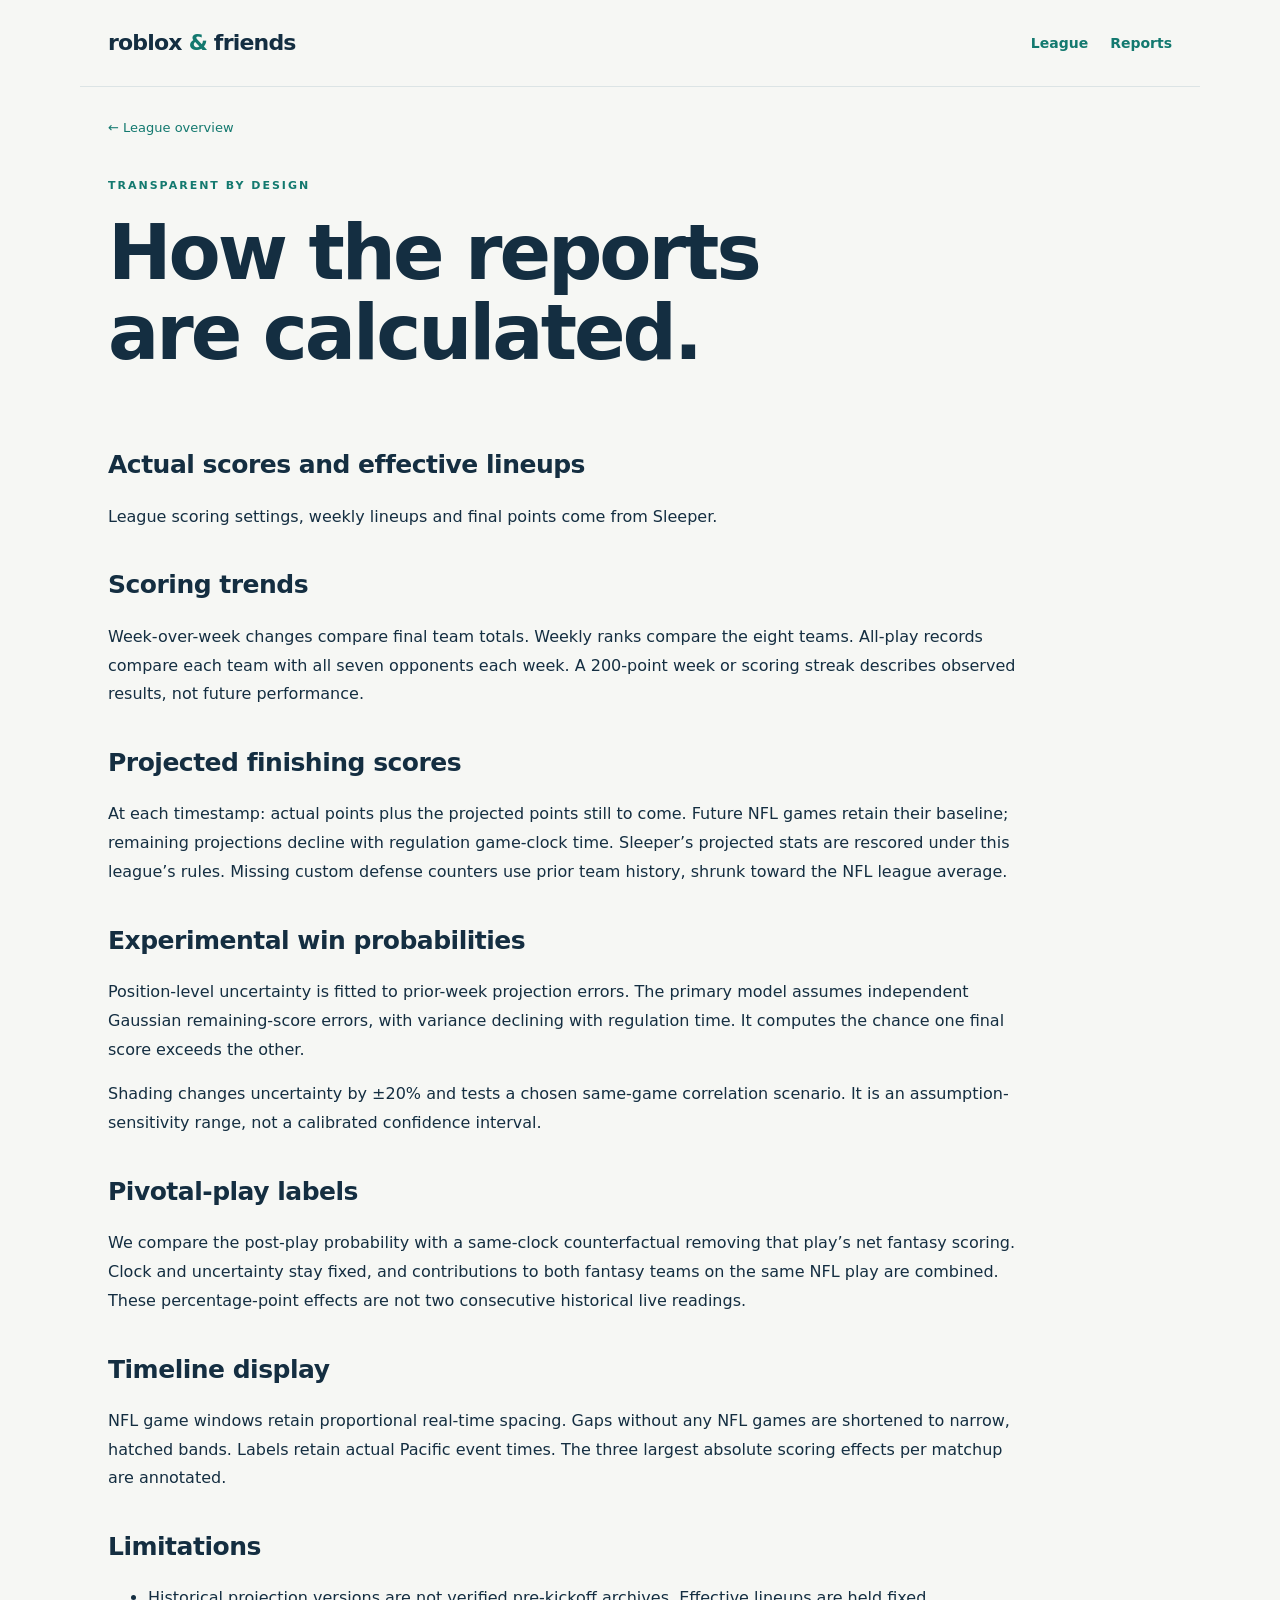
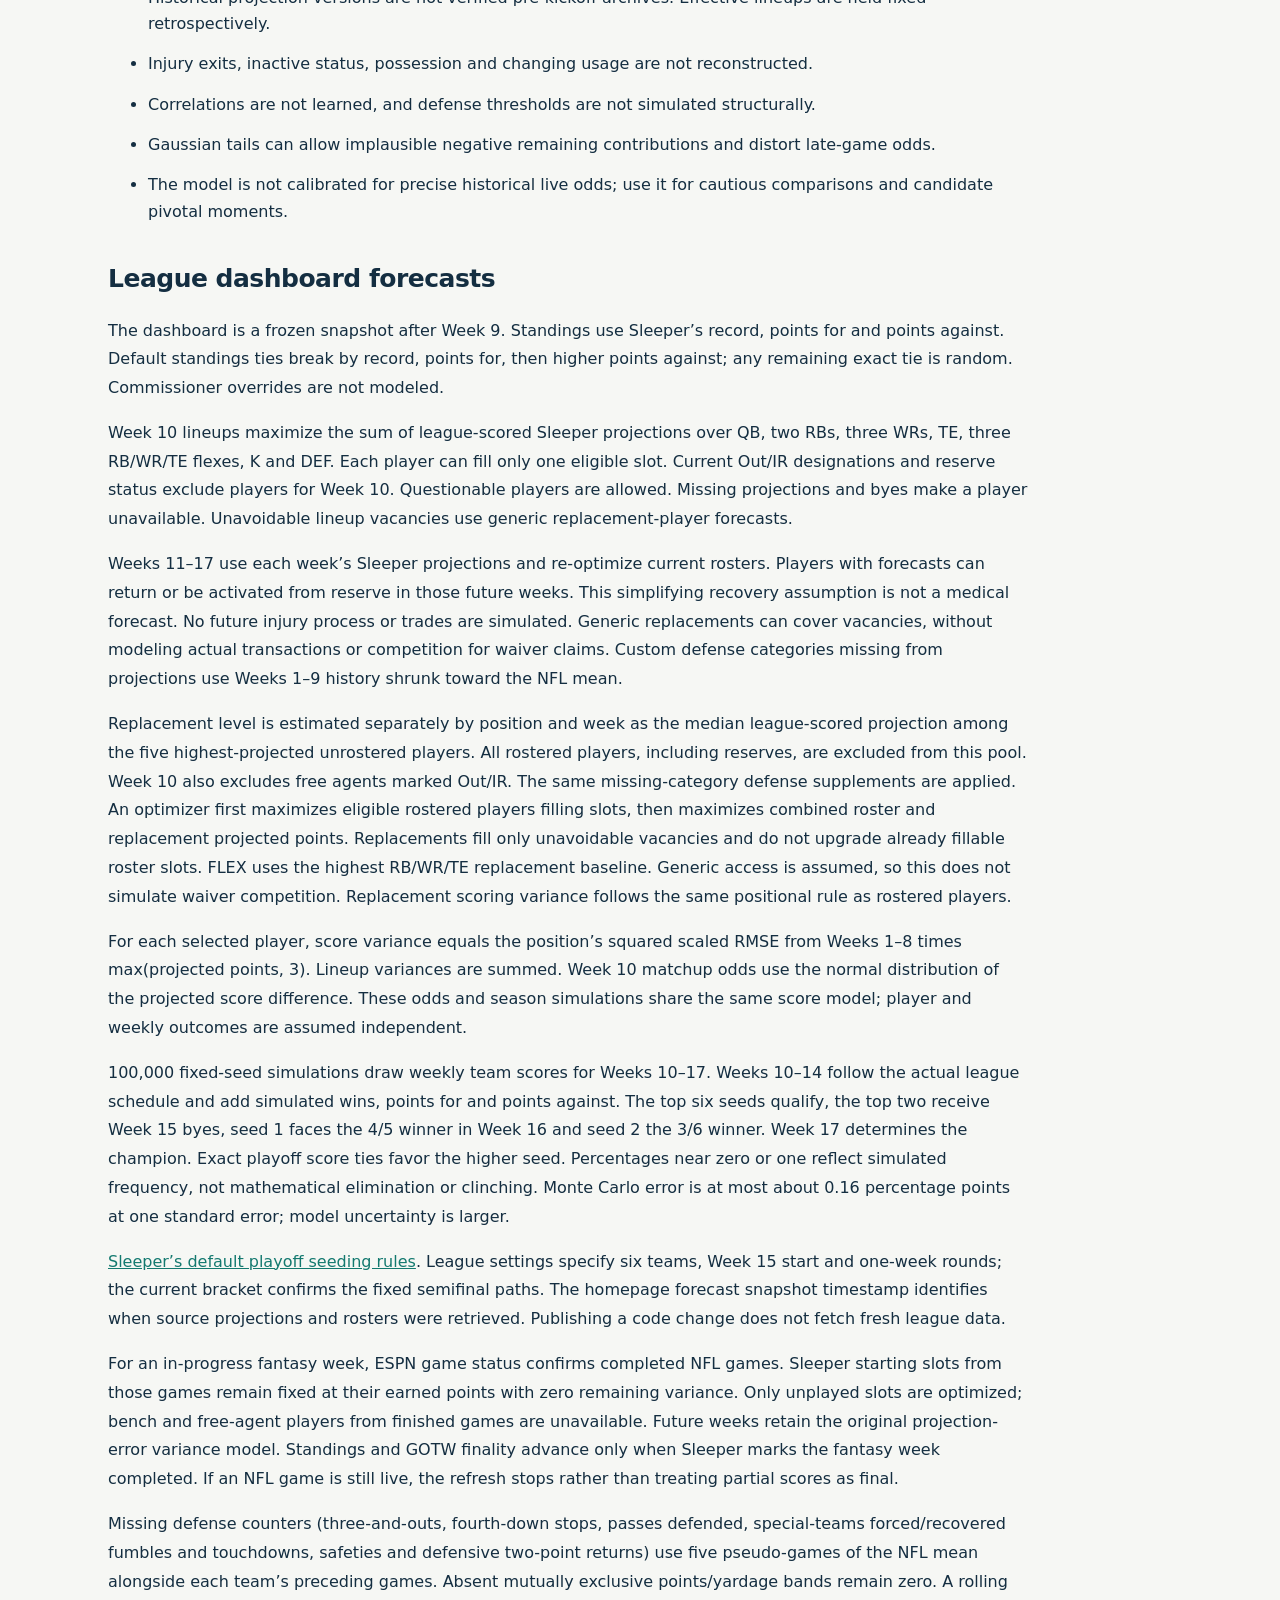
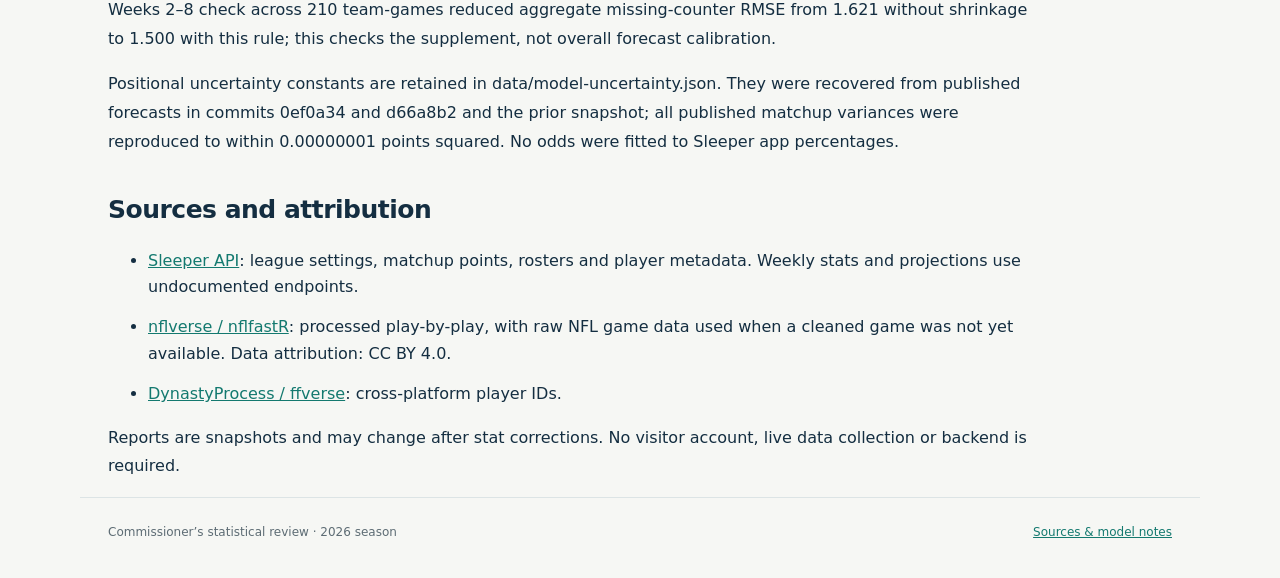
==== commit 4e1c9db2: "Refresh Week 10 forecasts with completed-game points and remaining lineup optimization" ====
--- a/docs/methodology.html
+++ b/docs/methodology.html
@@ -1 +1 @@
-<!doctype html><html lang="en"><head><meta charset="utf-8"><meta name="viewport" content="width=device-width,initial-scale=1"><meta name="description" content="Weekly fantasy football scoring, trends and matchup analysis for roblox and friends."><title>Methodology · roblox &amp; friends</title><link rel="stylesheet" href="assets/style.css"></head><body><a class="skip" href="#main">Skip to content</a><header class="site-header"><a class="brand" href="index.html">roblox <span>&amp;</span> friends</a><nav aria-label="Main navigation"><a href="index.html">League</a><a href="reports/2026/week-09.html">Reports</a></nav></header><main id="main"><article><a class="back" href="index.html">← League overview</a><header class="report-header"><p class="eyebrow">TRANSPARENT BY DESIGN</p><h1>How the reports<br>are calculated.</h1></header><div class="article-content"><h2>Actual scores and effective lineups</h2><p>League scoring settings, weekly lineups and final points come from Sleeper.</p><h2>Scoring trends</h2><p>Week-over-week changes compare final team totals. Weekly ranks compare the eight teams. All-play records compare each team with all seven opponents each week. A 200-point week or scoring streak describes observed results, not future performance.</p><h2>Projected finishing scores</h2><p>At each timestamp: actual points plus the projected points still to come. Future NFL games retain their baseline; remaining projections decline with regulation game-clock time. Sleeper’s projected stats are rescored under this league’s rules. Missing custom defense counters use prior team history, shrunk toward the NFL league average.</p><h2>Experimental win probabilities</h2><p>Position-level uncertainty is fitted to prior-week projection errors. The primary model assumes independent Gaussian remaining-score errors, with variance declining with regulation time. It computes the chance one final score exceeds the other.</p><p>Shading changes uncertainty by ±20% and tests a chosen same-game correlation scenario. It is an assumption-sensitivity range, not a calibrated confidence interval.</p><h2>Pivotal-play labels</h2><p>We compare the post-play probability with a same-clock counterfactual removing that play’s net fantasy scoring. Clock and uncertainty stay fixed, and contributions to both fantasy teams on the same NFL play are combined. These percentage-point effects are not two consecutive historical live readings.</p><h2>Timeline display</h2><p>NFL game windows retain proportional real-time spacing. Gaps without any NFL games are shortened to narrow, hatched bands. Labels retain actual Pacific event times. The three largest absolute scoring effects per matchup are annotated.</p><h2>Limitations</h2><ul><li>Historical projection versions are not verified pre-kickoff archives. Effective lineups are held fixed retrospectively.</li><li>Injury exits, inactive status, possession and changing usage are not reconstructed.</li><li>Correlations are not learned, and defense thresholds are not simulated structurally.</li><li>Gaussian tails can allow implausible negative remaining contributions and distort late-game odds.</li><li>The model is not calibrated for precise historical live odds; use it for cautious comparisons and candidate pivotal moments.</li></ul><h2 id="season-forecasts">League dashboard forecasts</h2><p>The dashboard is a frozen snapshot after Week 9. Standings use Sleeper’s record, points for and points against. Default standings ties break by record, points for, then higher points against; any remaining exact tie is random. Commissioner overrides are not modeled.</p><p>Week 10 lineups maximize the sum of league-scored Sleeper projections over QB, two RBs, three WRs, TE, three RB/WR/TE flexes, K and DEF. Each player can fill only one eligible slot. Current Out/IR designations and reserve status exclude players for Week 10. Questionable players are allowed. Missing projections and byes make a player unavailable. Unavoidable lineup vacancies use generic replacement-player forecasts.</p><p>Weeks 11–17 use each week’s Sleeper projections and re-optimize current rosters. Players with forecasts can return or be activated from reserve in those future weeks. This simplifying recovery assumption is not a medical forecast. No future injury process or trades are simulated. Generic replacements can cover vacancies, without modeling actual transactions or competition for waiver claims. Custom defense categories missing from projections use Weeks 1–9 history shrunk toward the NFL mean.</p><p>Replacement level is estimated separately by position and week as the median league-scored projection among the five highest-projected unrostered players. All rostered players, including reserves, are excluded from this pool. Week 10 also excludes free agents marked Out/IR. The same missing-category defense supplements are applied. An optimizer first maximizes eligible rostered players filling slots, then maximizes combined roster and replacement projected points. Replacements fill only unavoidable vacancies and do not upgrade already fillable roster slots. FLEX uses the highest RB/WR/TE replacement baseline. Generic access is assumed, so this does not simulate waiver competition. Replacement scoring variance follows the same positional rule as rostered players.</p><p>For each selected player, score variance equals the position’s squared scaled RMSE from Weeks 1–8 times max(projected points, 3). Lineup variances are summed. Week 10 matchup odds use the normal distribution of the projected score difference. These odds and season simulations share the same score model; player and weekly outcomes are assumed independent.</p><p>100,000 fixed-seed simulations draw weekly team scores for Weeks 10–17. Weeks 10–14 follow the actual league schedule and add simulated wins, points for and points against. The top six seeds qualify, the top two receive Week 15 byes, seed 1 faces the 4/5 winner in Week 16 and seed 2 the 3/6 winner. Week 17 determines the champion. Exact playoff score ties favor the higher seed. Percentages near zero or one reflect simulated frequency, not mathematical elimination or clinching. Monte Carlo error is at most about 0.16 percentage points at one standard error; model uncertainty is larger.</p><p><a href="https://support.sleeper.com/en/articles/2203518-how-do-playoff-teams-get-determined">Sleeper’s default playoff seeding rules</a>. League settings specify six teams, Week 15 start and one-week rounds; the current bracket confirms the fixed semifinal paths. The homepage forecast snapshot timestamp identifies when source projections and rosters were retrieved. Publishing a code change does not fetch fresh league data.</p><p>Missing defense counters (three-and-outs, fourth-down stops, passes defended, special-teams forced/recovered fumbles and touchdowns, safeties and defensive two-point returns) use five pseudo-games of the NFL mean alongside each team’s preceding games. Absent mutually exclusive points/yardage bands remain zero. A rolling Weeks 2–8 check across 210 team-games reduced aggregate missing-counter RMSE from 1.621 without shrinkage to 1.500 with this rule; this checks the supplement, not overall forecast calibration.</p><p>Positional uncertainty constants are retained in data/model-uncertainty.json. They were recovered from published forecasts in commits 0ef0a34 and d66a8b2 and the prior snapshot; all published matchup variances were reproduced to within 0.00000001 points squared. No odds were fitted to Sleeper app percentages.</p><h2>Sources and attribution</h2><ul><li><a href="https://docs.sleeper.com/">Sleeper API</a>: league settings, matchup points, rosters and player metadata. Weekly stats and projections use undocumented endpoints.</li><li><a href="https://github.com/nflverse/nflverse-data">nflverse / nflfastR</a>: processed play-by-play, with raw NFL game data used when a cleaned game was not yet available. Data attribution: CC BY 4.0.</li><li><a href="https://github.com/dynastyprocess/data">DynastyProcess / ffverse</a>: cross-platform player IDs.</li></ul><p>Reports are snapshots and may change after stat corrections. No visitor account, live data collection or backend is required.</p></div></article></main><footer><span>Commissioner’s statistical review · 2026 season</span><a href="methodology.html">Sources &amp; model notes</a></footer></body></html>+<!doctype html><html lang="en"><head><meta charset="utf-8"><meta name="viewport" content="width=device-width,initial-scale=1"><meta name="description" content="Weekly fantasy football scoring, trends and matchup analysis for roblox and friends."><title>Methodology · roblox &amp; friends</title><link rel="stylesheet" href="assets/style.css"></head><body><a class="skip" href="#main">Skip to content</a><header class="site-header"><a class="brand" href="index.html">roblox <span>&amp;</span> friends</a><nav aria-label="Main navigation"><a href="index.html">League</a><a href="reports/2026/week-09.html">Reports</a></nav></header><main id="main"><article><a class="back" href="index.html">← League overview</a><header class="report-header"><p class="eyebrow">TRANSPARENT BY DESIGN</p><h1>How the reports<br>are calculated.</h1></header><div class="article-content"><h2>Actual scores and effective lineups</h2><p>League scoring settings, weekly lineups and final points come from Sleeper.</p><h2>Scoring trends</h2><p>Week-over-week changes compare final team totals. Weekly ranks compare the eight teams. All-play records compare each team with all seven opponents each week. A 200-point week or scoring streak describes observed results, not future performance.</p><h2>Projected finishing scores</h2><p>At each timestamp: actual points plus the projected points still to come. Future NFL games retain their baseline; remaining projections decline with regulation game-clock time. Sleeper’s projected stats are rescored under this league’s rules. Missing custom defense counters use prior team history, shrunk toward the NFL league average.</p><h2>Experimental win probabilities</h2><p>Position-level uncertainty is fitted to prior-week projection errors. The primary model assumes independent Gaussian remaining-score errors, with variance declining with regulation time. It computes the chance one final score exceeds the other.</p><p>Shading changes uncertainty by ±20% and tests a chosen same-game correlation scenario. It is an assumption-sensitivity range, not a calibrated confidence interval.</p><h2>Pivotal-play labels</h2><p>We compare the post-play probability with a same-clock counterfactual removing that play’s net fantasy scoring. Clock and uncertainty stay fixed, and contributions to both fantasy teams on the same NFL play are combined. These percentage-point effects are not two consecutive historical live readings.</p><h2>Timeline display</h2><p>NFL game windows retain proportional real-time spacing. Gaps without any NFL games are shortened to narrow, hatched bands. Labels retain actual Pacific event times. The three largest absolute scoring effects per matchup are annotated.</p><h2>Limitations</h2><ul><li>Historical projection versions are not verified pre-kickoff archives. Effective lineups are held fixed retrospectively.</li><li>Injury exits, inactive status, possession and changing usage are not reconstructed.</li><li>Correlations are not learned, and defense thresholds are not simulated structurally.</li><li>Gaussian tails can allow implausible negative remaining contributions and distort late-game odds.</li><li>The model is not calibrated for precise historical live odds; use it for cautious comparisons and candidate pivotal moments.</li></ul><h2 id="season-forecasts">League dashboard forecasts</h2><p>The dashboard is a frozen snapshot after Week 9. Standings use Sleeper’s record, points for and points against. Default standings ties break by record, points for, then higher points against; any remaining exact tie is random. Commissioner overrides are not modeled.</p><p>Week 10 lineups maximize the sum of league-scored Sleeper projections over QB, two RBs, three WRs, TE, three RB/WR/TE flexes, K and DEF. Each player can fill only one eligible slot. Current Out/IR designations and reserve status exclude players for Week 10. Questionable players are allowed. Missing projections and byes make a player unavailable. Unavoidable lineup vacancies use generic replacement-player forecasts.</p><p>Weeks 11–17 use each week’s Sleeper projections and re-optimize current rosters. Players with forecasts can return or be activated from reserve in those future weeks. This simplifying recovery assumption is not a medical forecast. No future injury process or trades are simulated. Generic replacements can cover vacancies, without modeling actual transactions or competition for waiver claims. Custom defense categories missing from projections use Weeks 1–9 history shrunk toward the NFL mean.</p><p>Replacement level is estimated separately by position and week as the median league-scored projection among the five highest-projected unrostered players. All rostered players, including reserves, are excluded from this pool. Week 10 also excludes free agents marked Out/IR. The same missing-category defense supplements are applied. An optimizer first maximizes eligible rostered players filling slots, then maximizes combined roster and replacement projected points. Replacements fill only unavoidable vacancies and do not upgrade already fillable roster slots. FLEX uses the highest RB/WR/TE replacement baseline. Generic access is assumed, so this does not simulate waiver competition. Replacement scoring variance follows the same positional rule as rostered players.</p><p>For each selected player, score variance equals the position’s squared scaled RMSE from Weeks 1–8 times max(projected points, 3). Lineup variances are summed. Week 10 matchup odds use the normal distribution of the projected score difference. These odds and season simulations share the same score model; player and weekly outcomes are assumed independent.</p><p>100,000 fixed-seed simulations draw weekly team scores for Weeks 10–17. Weeks 10–14 follow the actual league schedule and add simulated wins, points for and points against. The top six seeds qualify, the top two receive Week 15 byes, seed 1 faces the 4/5 winner in Week 16 and seed 2 the 3/6 winner. Week 17 determines the champion. Exact playoff score ties favor the higher seed. Percentages near zero or one reflect simulated frequency, not mathematical elimination or clinching. Monte Carlo error is at most about 0.16 percentage points at one standard error; model uncertainty is larger.</p><p><a href="https://support.sleeper.com/en/articles/2203518-how-do-playoff-teams-get-determined">Sleeper’s default playoff seeding rules</a>. League settings specify six teams, Week 15 start and one-week rounds; the current bracket confirms the fixed semifinal paths. The homepage forecast snapshot timestamp identifies when source projections and rosters were retrieved. Publishing a code change does not fetch fresh league data.</p><p>For an in-progress fantasy week, ESPN game status confirms completed NFL games. Sleeper starting slots from those games remain fixed at their earned points with zero remaining variance. Only unplayed slots are optimized; bench and free-agent players from finished games are unavailable. Future weeks retain the original projection-error variance model. Standings and GOTW finality advance only when Sleeper marks the fantasy week completed. If an NFL game is still live, the refresh stops rather than treating partial scores as final.</p><p>Missing defense counters (three-and-outs, fourth-down stops, passes defended, special-teams forced/recovered fumbles and touchdowns, safeties and defensive two-point returns) use five pseudo-games of the NFL mean alongside each team’s preceding games. Absent mutually exclusive points/yardage bands remain zero. A rolling Weeks 2–8 check across 210 team-games reduced aggregate missing-counter RMSE from 1.621 without shrinkage to 1.500 with this rule; this checks the supplement, not overall forecast calibration.</p><p>Positional uncertainty constants are retained in data/model-uncertainty.json. They were recovered from published forecasts in commits 0ef0a34 and d66a8b2 and the prior snapshot; all published matchup variances were reproduced to within 0.00000001 points squared. No odds were fitted to Sleeper app percentages.</p><h2>Sources and attribution</h2><ul><li><a href="https://docs.sleeper.com/">Sleeper API</a>: league settings, matchup points, rosters and player metadata. Weekly stats and projections use undocumented endpoints.</li><li><a href="https://github.com/nflverse/nflverse-data">nflverse / nflfastR</a>: processed play-by-play, with raw NFL game data used when a cleaned game was not yet available. Data attribution: CC BY 4.0.</li><li><a href="https://github.com/dynastyprocess/data">DynastyProcess / ffverse</a>: cross-platform player IDs.</li></ul><p>Reports are snapshots and may change after stat corrections. No visitor account, live data collection or backend is required.</p></div></article></main><footer><span>Commissioner’s statistical review · 2026 season</span><a href="methodology.html">Sources &amp; model notes</a></footer></body></html>
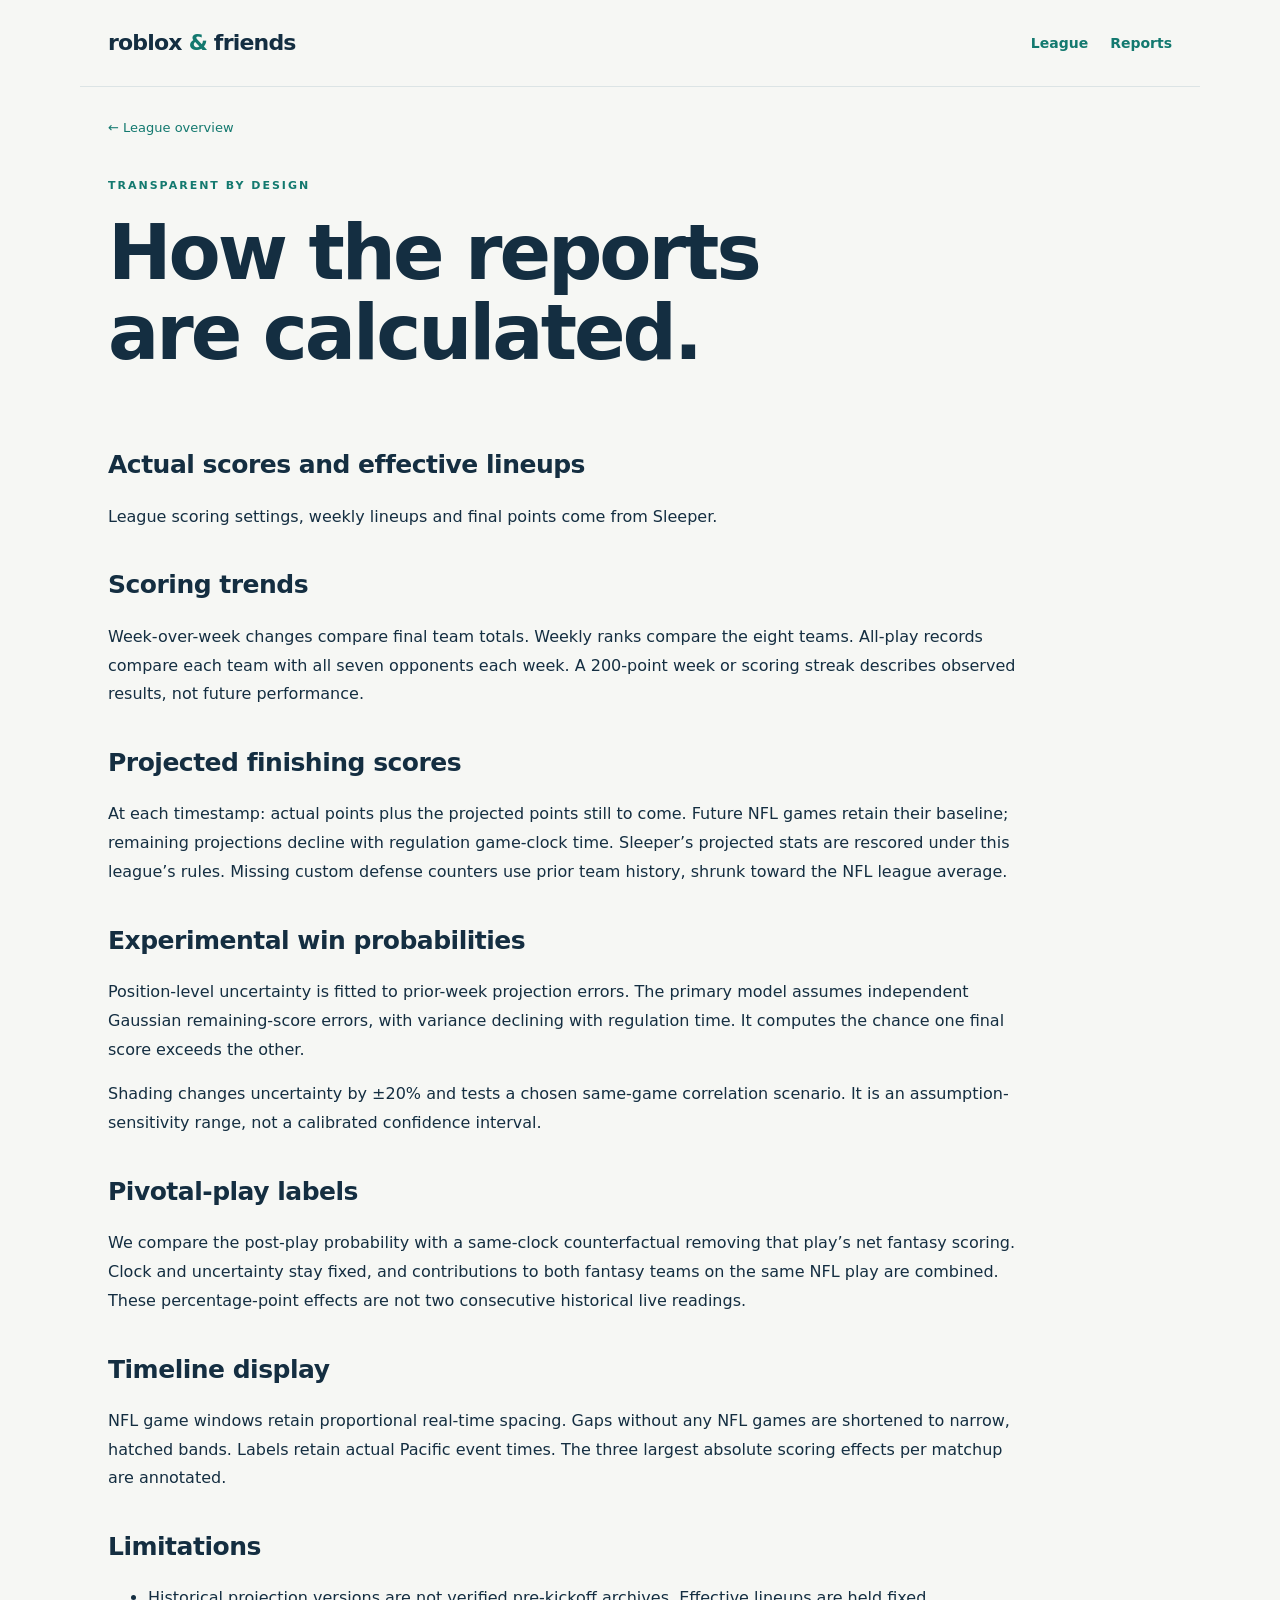
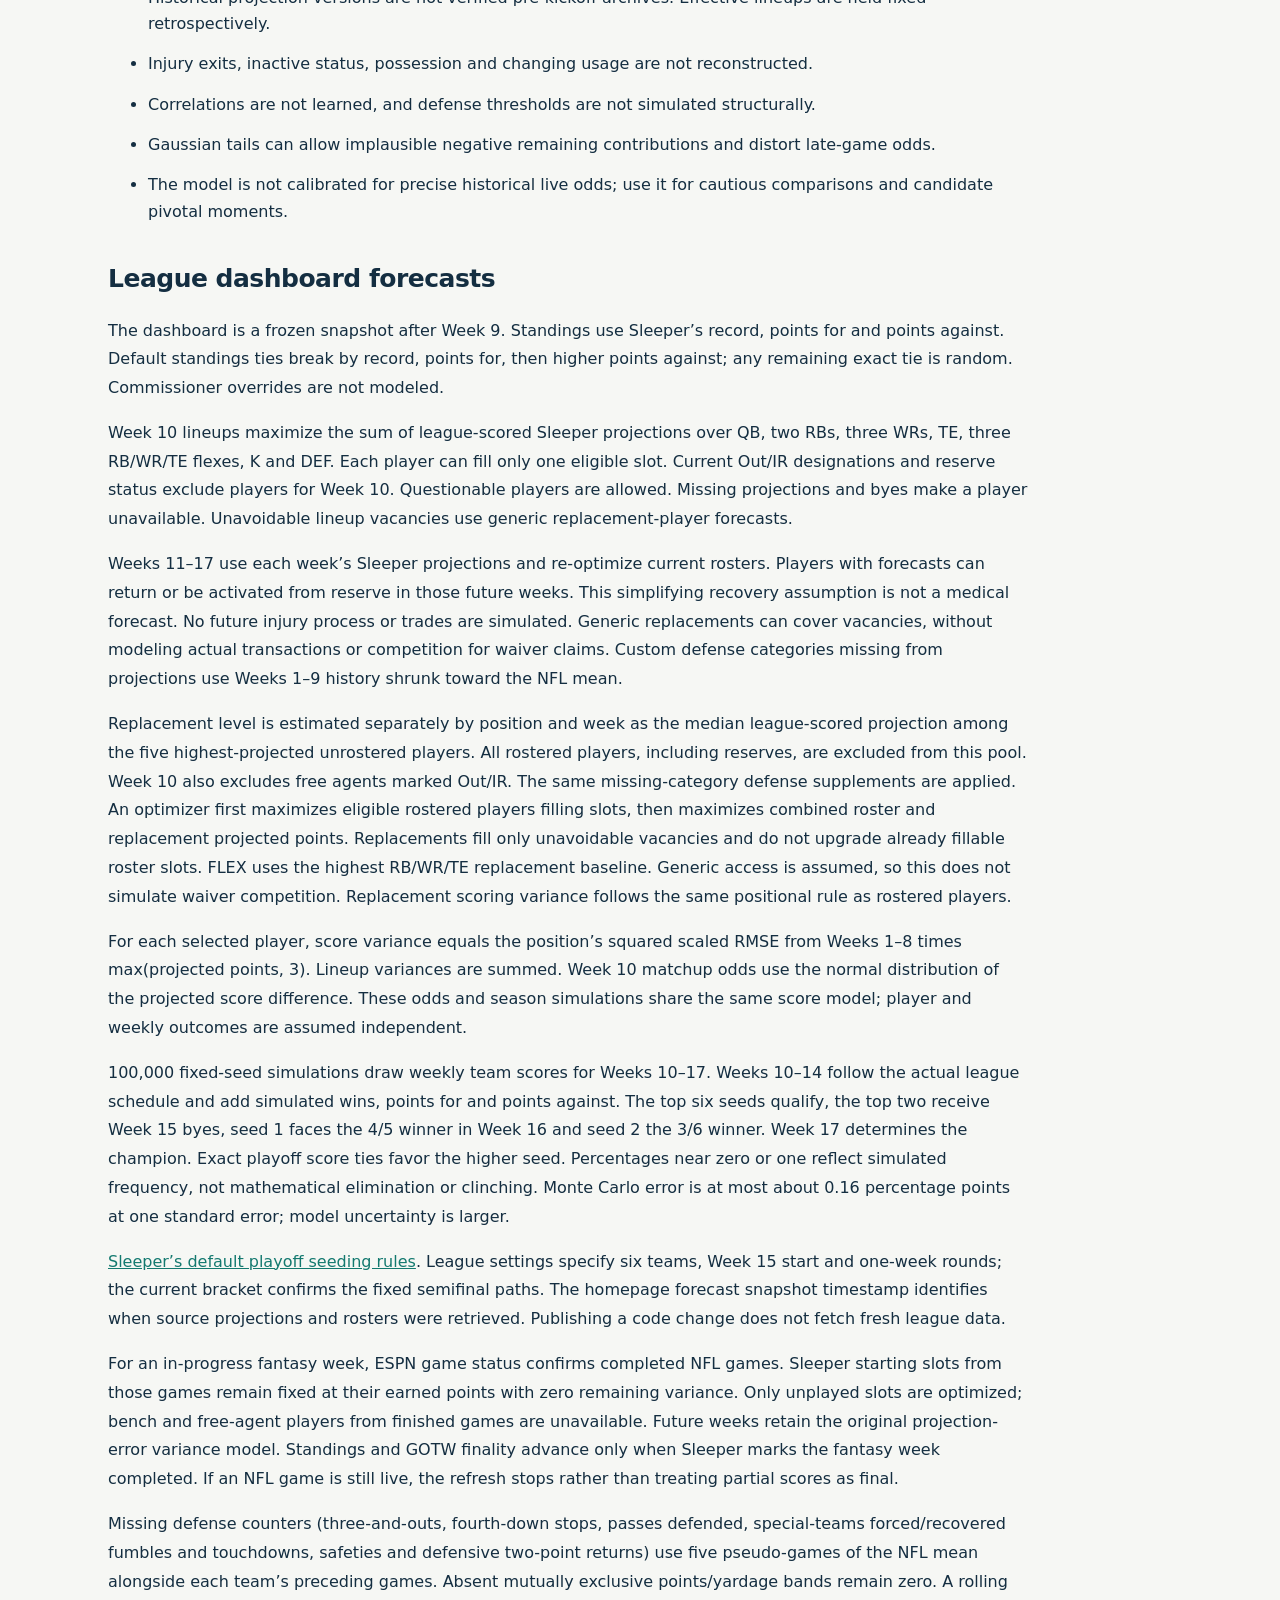
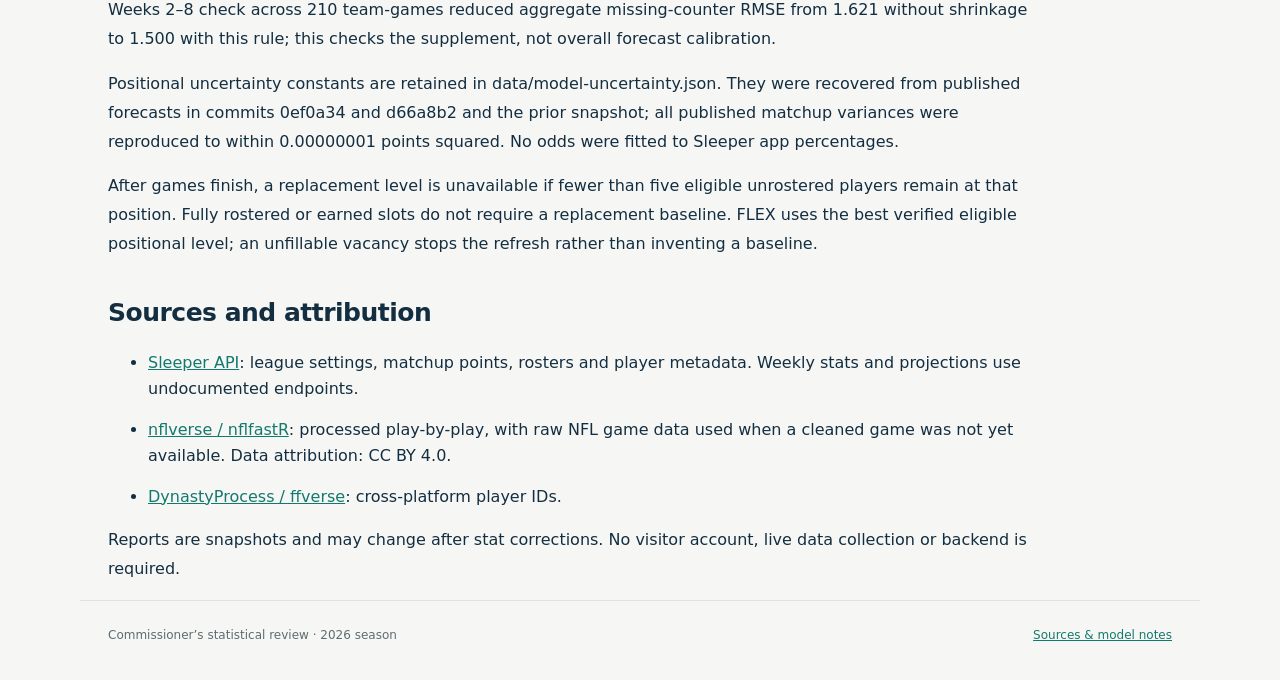
==== commit 0354a3e1: "Refresh Sunday Week 10 earned points and season odds; handle unavailable replacement pools" ====
--- a/docs/methodology.html
+++ b/docs/methodology.html
@@ -1 +1 @@
-<!doctype html><html lang="en"><head><meta charset="utf-8"><meta name="viewport" content="width=device-width,initial-scale=1"><meta name="description" content="Weekly fantasy football scoring, trends and matchup analysis for roblox and friends."><title>Methodology · roblox &amp; friends</title><link rel="stylesheet" href="assets/style.css"></head><body><a class="skip" href="#main">Skip to content</a><header class="site-header"><a class="brand" href="index.html">roblox <span>&amp;</span> friends</a><nav aria-label="Main navigation"><a href="index.html">League</a><a href="reports/2026/week-09.html">Reports</a></nav></header><main id="main"><article><a class="back" href="index.html">← League overview</a><header class="report-header"><p class="eyebrow">TRANSPARENT BY DESIGN</p><h1>How the reports<br>are calculated.</h1></header><div class="article-content"><h2>Actual scores and effective lineups</h2><p>League scoring settings, weekly lineups and final points come from Sleeper.</p><h2>Scoring trends</h2><p>Week-over-week changes compare final team totals. Weekly ranks compare the eight teams. All-play records compare each team with all seven opponents each week. A 200-point week or scoring streak describes observed results, not future performance.</p><h2>Projected finishing scores</h2><p>At each timestamp: actual points plus the projected points still to come. Future NFL games retain their baseline; remaining projections decline with regulation game-clock time. Sleeper’s projected stats are rescored under this league’s rules. Missing custom defense counters use prior team history, shrunk toward the NFL league average.</p><h2>Experimental win probabilities</h2><p>Position-level uncertainty is fitted to prior-week projection errors. The primary model assumes independent Gaussian remaining-score errors, with variance declining with regulation time. It computes the chance one final score exceeds the other.</p><p>Shading changes uncertainty by ±20% and tests a chosen same-game correlation scenario. It is an assumption-sensitivity range, not a calibrated confidence interval.</p><h2>Pivotal-play labels</h2><p>We compare the post-play probability with a same-clock counterfactual removing that play’s net fantasy scoring. Clock and uncertainty stay fixed, and contributions to both fantasy teams on the same NFL play are combined. These percentage-point effects are not two consecutive historical live readings.</p><h2>Timeline display</h2><p>NFL game windows retain proportional real-time spacing. Gaps without any NFL games are shortened to narrow, hatched bands. Labels retain actual Pacific event times. The three largest absolute scoring effects per matchup are annotated.</p><h2>Limitations</h2><ul><li>Historical projection versions are not verified pre-kickoff archives. Effective lineups are held fixed retrospectively.</li><li>Injury exits, inactive status, possession and changing usage are not reconstructed.</li><li>Correlations are not learned, and defense thresholds are not simulated structurally.</li><li>Gaussian tails can allow implausible negative remaining contributions and distort late-game odds.</li><li>The model is not calibrated for precise historical live odds; use it for cautious comparisons and candidate pivotal moments.</li></ul><h2 id="season-forecasts">League dashboard forecasts</h2><p>The dashboard is a frozen snapshot after Week 9. Standings use Sleeper’s record, points for and points against. Default standings ties break by record, points for, then higher points against; any remaining exact tie is random. Commissioner overrides are not modeled.</p><p>Week 10 lineups maximize the sum of league-scored Sleeper projections over QB, two RBs, three WRs, TE, three RB/WR/TE flexes, K and DEF. Each player can fill only one eligible slot. Current Out/IR designations and reserve status exclude players for Week 10. Questionable players are allowed. Missing projections and byes make a player unavailable. Unavoidable lineup vacancies use generic replacement-player forecasts.</p><p>Weeks 11–17 use each week’s Sleeper projections and re-optimize current rosters. Players with forecasts can return or be activated from reserve in those future weeks. This simplifying recovery assumption is not a medical forecast. No future injury process or trades are simulated. Generic replacements can cover vacancies, without modeling actual transactions or competition for waiver claims. Custom defense categories missing from projections use Weeks 1–9 history shrunk toward the NFL mean.</p><p>Replacement level is estimated separately by position and week as the median league-scored projection among the five highest-projected unrostered players. All rostered players, including reserves, are excluded from this pool. Week 10 also excludes free agents marked Out/IR. The same missing-category defense supplements are applied. An optimizer first maximizes eligible rostered players filling slots, then maximizes combined roster and replacement projected points. Replacements fill only unavoidable vacancies and do not upgrade already fillable roster slots. FLEX uses the highest RB/WR/TE replacement baseline. Generic access is assumed, so this does not simulate waiver competition. Replacement scoring variance follows the same positional rule as rostered players.</p><p>For each selected player, score variance equals the position’s squared scaled RMSE from Weeks 1–8 times max(projected points, 3). Lineup variances are summed. Week 10 matchup odds use the normal distribution of the projected score difference. These odds and season simulations share the same score model; player and weekly outcomes are assumed independent.</p><p>100,000 fixed-seed simulations draw weekly team scores for Weeks 10–17. Weeks 10–14 follow the actual league schedule and add simulated wins, points for and points against. The top six seeds qualify, the top two receive Week 15 byes, seed 1 faces the 4/5 winner in Week 16 and seed 2 the 3/6 winner. Week 17 determines the champion. Exact playoff score ties favor the higher seed. Percentages near zero or one reflect simulated frequency, not mathematical elimination or clinching. Monte Carlo error is at most about 0.16 percentage points at one standard error; model uncertainty is larger.</p><p><a href="https://support.sleeper.com/en/articles/2203518-how-do-playoff-teams-get-determined">Sleeper’s default playoff seeding rules</a>. League settings specify six teams, Week 15 start and one-week rounds; the current bracket confirms the fixed semifinal paths. The homepage forecast snapshot timestamp identifies when source projections and rosters were retrieved. Publishing a code change does not fetch fresh league data.</p><p>For an in-progress fantasy week, ESPN game status confirms completed NFL games. Sleeper starting slots from those games remain fixed at their earned points with zero remaining variance. Only unplayed slots are optimized; bench and free-agent players from finished games are unavailable. Future weeks retain the original projection-error variance model. Standings and GOTW finality advance only when Sleeper marks the fantasy week completed. If an NFL game is still live, the refresh stops rather than treating partial scores as final.</p><p>Missing defense counters (three-and-outs, fourth-down stops, passes defended, special-teams forced/recovered fumbles and touchdowns, safeties and defensive two-point returns) use five pseudo-games of the NFL mean alongside each team’s preceding games. Absent mutually exclusive points/yardage bands remain zero. A rolling Weeks 2–8 check across 210 team-games reduced aggregate missing-counter RMSE from 1.621 without shrinkage to 1.500 with this rule; this checks the supplement, not overall forecast calibration.</p><p>Positional uncertainty constants are retained in data/model-uncertainty.json. They were recovered from published forecasts in commits 0ef0a34 and d66a8b2 and the prior snapshot; all published matchup variances were reproduced to within 0.00000001 points squared. No odds were fitted to Sleeper app percentages.</p><h2>Sources and attribution</h2><ul><li><a href="https://docs.sleeper.com/">Sleeper API</a>: league settings, matchup points, rosters and player metadata. Weekly stats and projections use undocumented endpoints.</li><li><a href="https://github.com/nflverse/nflverse-data">nflverse / nflfastR</a>: processed play-by-play, with raw NFL game data used when a cleaned game was not yet available. Data attribution: CC BY 4.0.</li><li><a href="https://github.com/dynastyprocess/data">DynastyProcess / ffverse</a>: cross-platform player IDs.</li></ul><p>Reports are snapshots and may change after stat corrections. No visitor account, live data collection or backend is required.</p></div></article></main><footer><span>Commissioner’s statistical review · 2026 season</span><a href="methodology.html">Sources &amp; model notes</a></footer></body></html>+<!doctype html><html lang="en"><head><meta charset="utf-8"><meta name="viewport" content="width=device-width,initial-scale=1"><meta name="description" content="Weekly fantasy football scoring, trends and matchup analysis for roblox and friends."><title>Methodology · roblox &amp; friends</title><link rel="stylesheet" href="assets/style.css"></head><body><a class="skip" href="#main">Skip to content</a><header class="site-header"><a class="brand" href="index.html">roblox <span>&amp;</span> friends</a><nav aria-label="Main navigation"><a href="index.html">League</a><a href="reports/2026/week-09.html">Reports</a></nav></header><main id="main"><article><a class="back" href="index.html">← League overview</a><header class="report-header"><p class="eyebrow">TRANSPARENT BY DESIGN</p><h1>How the reports<br>are calculated.</h1></header><div class="article-content"><h2>Actual scores and effective lineups</h2><p>League scoring settings, weekly lineups and final points come from Sleeper.</p><h2>Scoring trends</h2><p>Week-over-week changes compare final team totals. Weekly ranks compare the eight teams. All-play records compare each team with all seven opponents each week. A 200-point week or scoring streak describes observed results, not future performance.</p><h2>Projected finishing scores</h2><p>At each timestamp: actual points plus the projected points still to come. Future NFL games retain their baseline; remaining projections decline with regulation game-clock time. Sleeper’s projected stats are rescored under this league’s rules. Missing custom defense counters use prior team history, shrunk toward the NFL league average.</p><h2>Experimental win probabilities</h2><p>Position-level uncertainty is fitted to prior-week projection errors. The primary model assumes independent Gaussian remaining-score errors, with variance declining with regulation time. It computes the chance one final score exceeds the other.</p><p>Shading changes uncertainty by ±20% and tests a chosen same-game correlation scenario. It is an assumption-sensitivity range, not a calibrated confidence interval.</p><h2>Pivotal-play labels</h2><p>We compare the post-play probability with a same-clock counterfactual removing that play’s net fantasy scoring. Clock and uncertainty stay fixed, and contributions to both fantasy teams on the same NFL play are combined. These percentage-point effects are not two consecutive historical live readings.</p><h2>Timeline display</h2><p>NFL game windows retain proportional real-time spacing. Gaps without any NFL games are shortened to narrow, hatched bands. Labels retain actual Pacific event times. The three largest absolute scoring effects per matchup are annotated.</p><h2>Limitations</h2><ul><li>Historical projection versions are not verified pre-kickoff archives. Effective lineups are held fixed retrospectively.</li><li>Injury exits, inactive status, possession and changing usage are not reconstructed.</li><li>Correlations are not learned, and defense thresholds are not simulated structurally.</li><li>Gaussian tails can allow implausible negative remaining contributions and distort late-game odds.</li><li>The model is not calibrated for precise historical live odds; use it for cautious comparisons and candidate pivotal moments.</li></ul><h2 id="season-forecasts">League dashboard forecasts</h2><p>The dashboard is a frozen snapshot after Week 9. Standings use Sleeper’s record, points for and points against. Default standings ties break by record, points for, then higher points against; any remaining exact tie is random. Commissioner overrides are not modeled.</p><p>Week 10 lineups maximize the sum of league-scored Sleeper projections over QB, two RBs, three WRs, TE, three RB/WR/TE flexes, K and DEF. Each player can fill only one eligible slot. Current Out/IR designations and reserve status exclude players for Week 10. Questionable players are allowed. Missing projections and byes make a player unavailable. Unavoidable lineup vacancies use generic replacement-player forecasts.</p><p>Weeks 11–17 use each week’s Sleeper projections and re-optimize current rosters. Players with forecasts can return or be activated from reserve in those future weeks. This simplifying recovery assumption is not a medical forecast. No future injury process or trades are simulated. Generic replacements can cover vacancies, without modeling actual transactions or competition for waiver claims. Custom defense categories missing from projections use Weeks 1–9 history shrunk toward the NFL mean.</p><p>Replacement level is estimated separately by position and week as the median league-scored projection among the five highest-projected unrostered players. All rostered players, including reserves, are excluded from this pool. Week 10 also excludes free agents marked Out/IR. The same missing-category defense supplements are applied. An optimizer first maximizes eligible rostered players filling slots, then maximizes combined roster and replacement projected points. Replacements fill only unavoidable vacancies and do not upgrade already fillable roster slots. FLEX uses the highest RB/WR/TE replacement baseline. Generic access is assumed, so this does not simulate waiver competition. Replacement scoring variance follows the same positional rule as rostered players.</p><p>For each selected player, score variance equals the position’s squared scaled RMSE from Weeks 1–8 times max(projected points, 3). Lineup variances are summed. Week 10 matchup odds use the normal distribution of the projected score difference. These odds and season simulations share the same score model; player and weekly outcomes are assumed independent.</p><p>100,000 fixed-seed simulations draw weekly team scores for Weeks 10–17. Weeks 10–14 follow the actual league schedule and add simulated wins, points for and points against. The top six seeds qualify, the top two receive Week 15 byes, seed 1 faces the 4/5 winner in Week 16 and seed 2 the 3/6 winner. Week 17 determines the champion. Exact playoff score ties favor the higher seed. Percentages near zero or one reflect simulated frequency, not mathematical elimination or clinching. Monte Carlo error is at most about 0.16 percentage points at one standard error; model uncertainty is larger.</p><p><a href="https://support.sleeper.com/en/articles/2203518-how-do-playoff-teams-get-determined">Sleeper’s default playoff seeding rules</a>. League settings specify six teams, Week 15 start and one-week rounds; the current bracket confirms the fixed semifinal paths. The homepage forecast snapshot timestamp identifies when source projections and rosters were retrieved. Publishing a code change does not fetch fresh league data.</p><p>For an in-progress fantasy week, ESPN game status confirms completed NFL games. Sleeper starting slots from those games remain fixed at their earned points with zero remaining variance. Only unplayed slots are optimized; bench and free-agent players from finished games are unavailable. Future weeks retain the original projection-error variance model. Standings and GOTW finality advance only when Sleeper marks the fantasy week completed. If an NFL game is still live, the refresh stops rather than treating partial scores as final.</p><p>Missing defense counters (three-and-outs, fourth-down stops, passes defended, special-teams forced/recovered fumbles and touchdowns, safeties and defensive two-point returns) use five pseudo-games of the NFL mean alongside each team’s preceding games. Absent mutually exclusive points/yardage bands remain zero. A rolling Weeks 2–8 check across 210 team-games reduced aggregate missing-counter RMSE from 1.621 without shrinkage to 1.500 with this rule; this checks the supplement, not overall forecast calibration.</p><p>Positional uncertainty constants are retained in data/model-uncertainty.json. They were recovered from published forecasts in commits 0ef0a34 and d66a8b2 and the prior snapshot; all published matchup variances were reproduced to within 0.00000001 points squared. No odds were fitted to Sleeper app percentages.</p><p>After games finish, a replacement level is unavailable if fewer than five eligible unrostered players remain at that position. Fully rostered or earned slots do not require a replacement baseline. FLEX uses the best verified eligible positional level; an unfillable vacancy stops the refresh rather than inventing a baseline.</p><h2>Sources and attribution</h2><ul><li><a href="https://docs.sleeper.com/">Sleeper API</a>: league settings, matchup points, rosters and player metadata. Weekly stats and projections use undocumented endpoints.</li><li><a href="https://github.com/nflverse/nflverse-data">nflverse / nflfastR</a>: processed play-by-play, with raw NFL game data used when a cleaned game was not yet available. Data attribution: CC BY 4.0.</li><li><a href="https://github.com/dynastyprocess/data">DynastyProcess / ffverse</a>: cross-platform player IDs.</li></ul><p>Reports are snapshots and may change after stat corrections. No visitor account, live data collection or backend is required.</p></div></article></main><footer><span>Commissioner’s statistical review · 2026 season</span><a href="methodology.html">Sources &amp; model notes</a></footer></body></html>
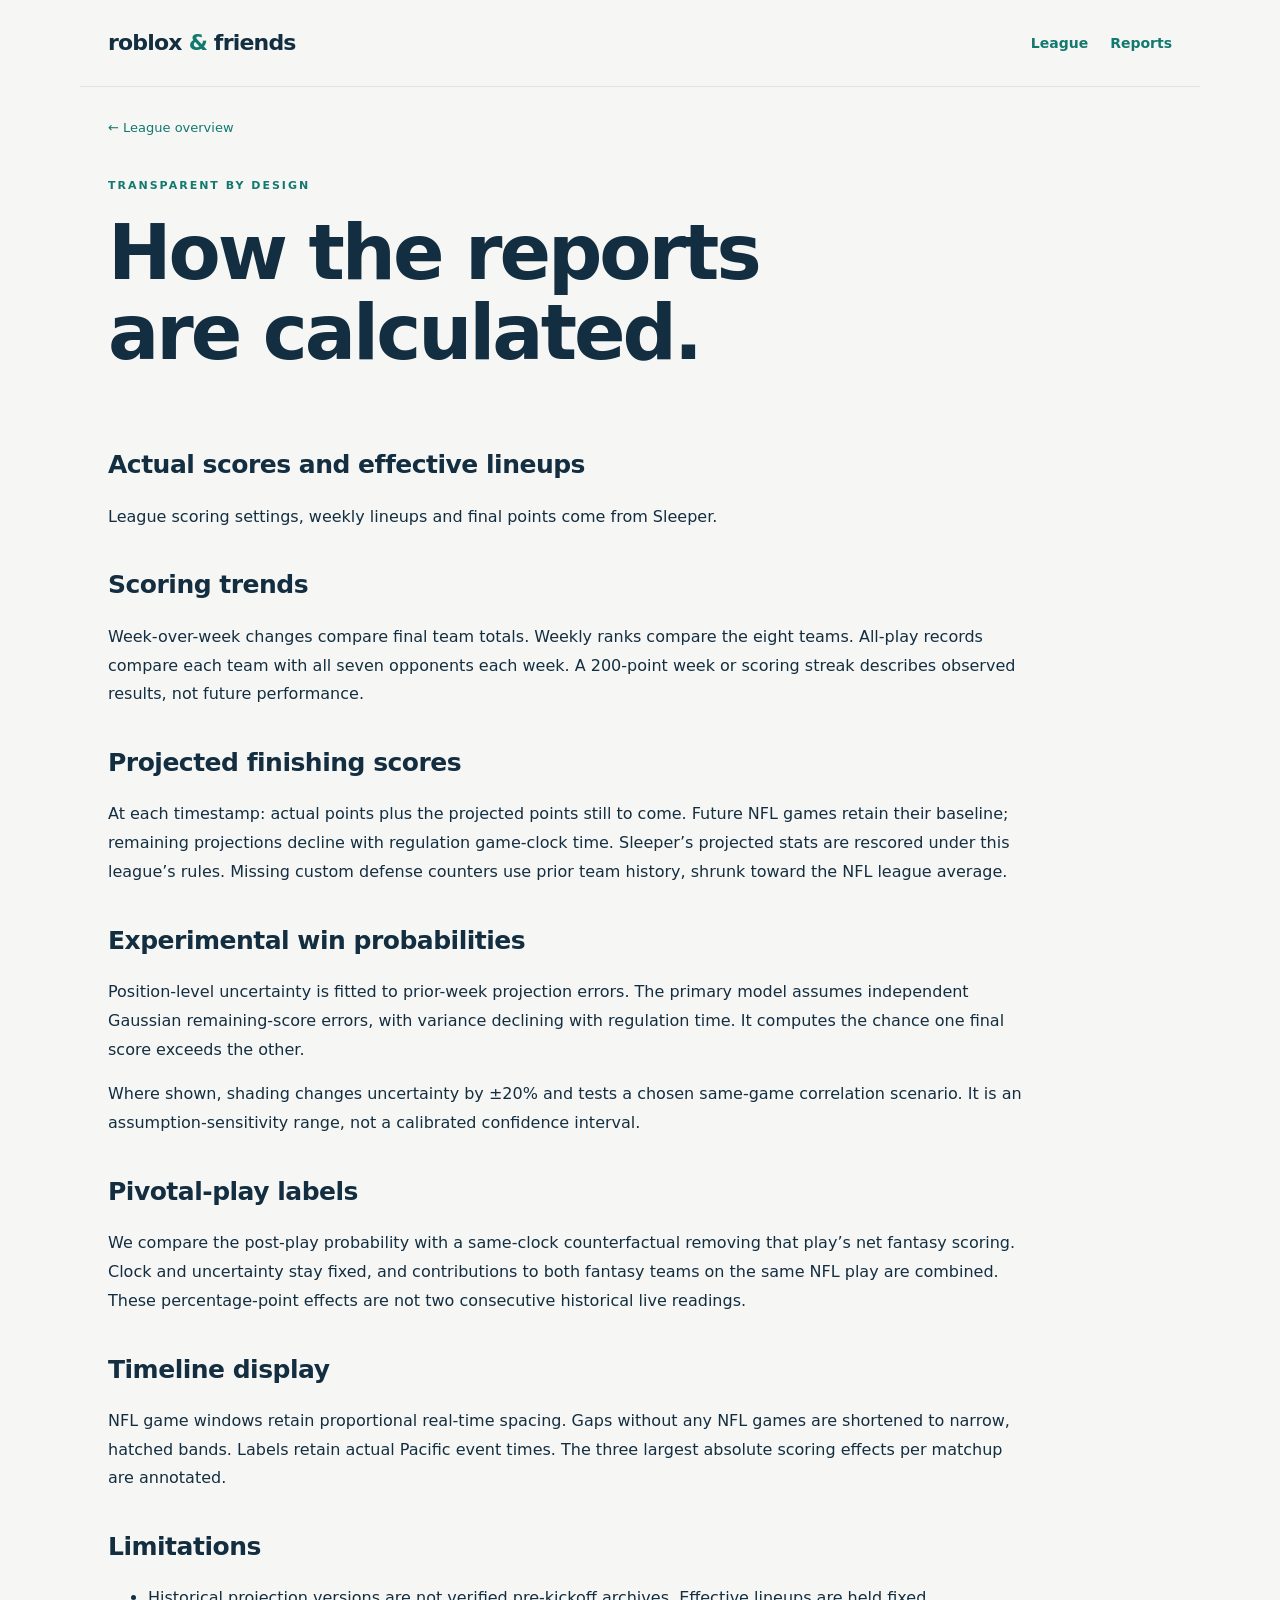
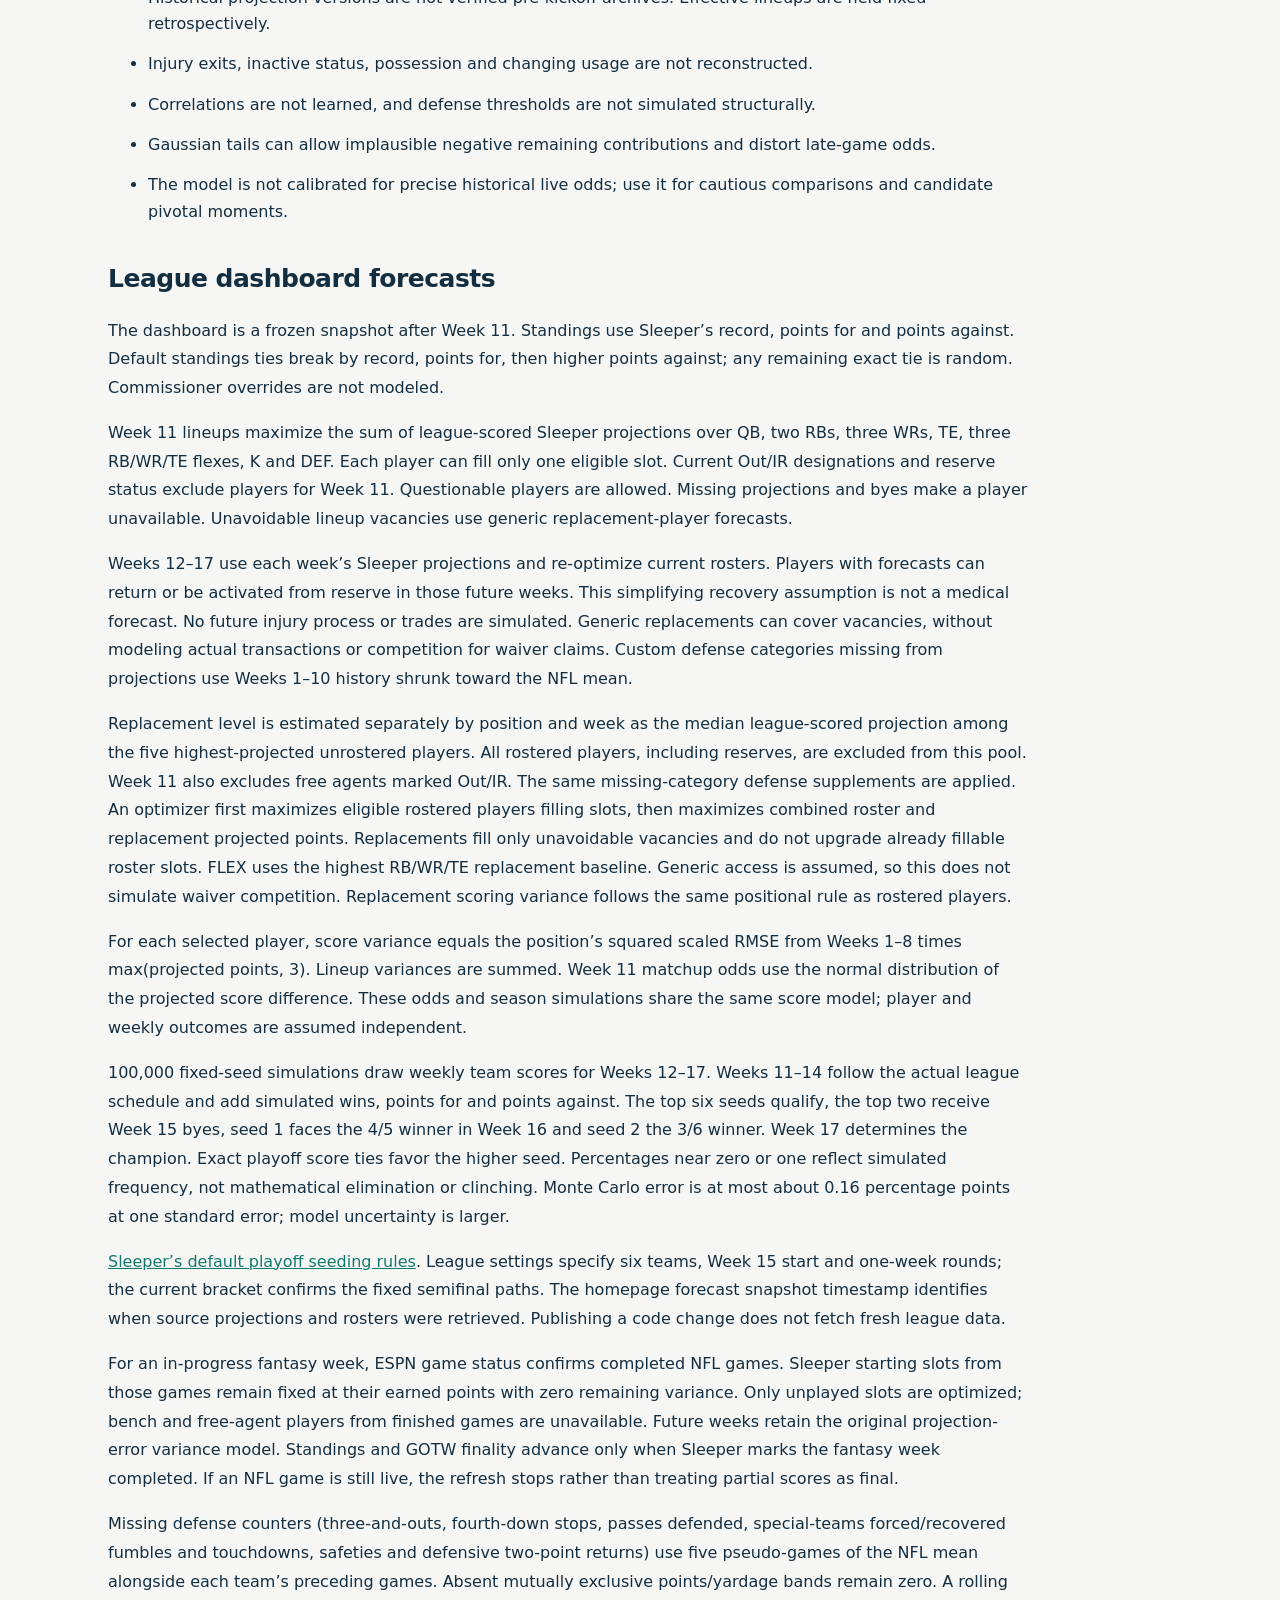
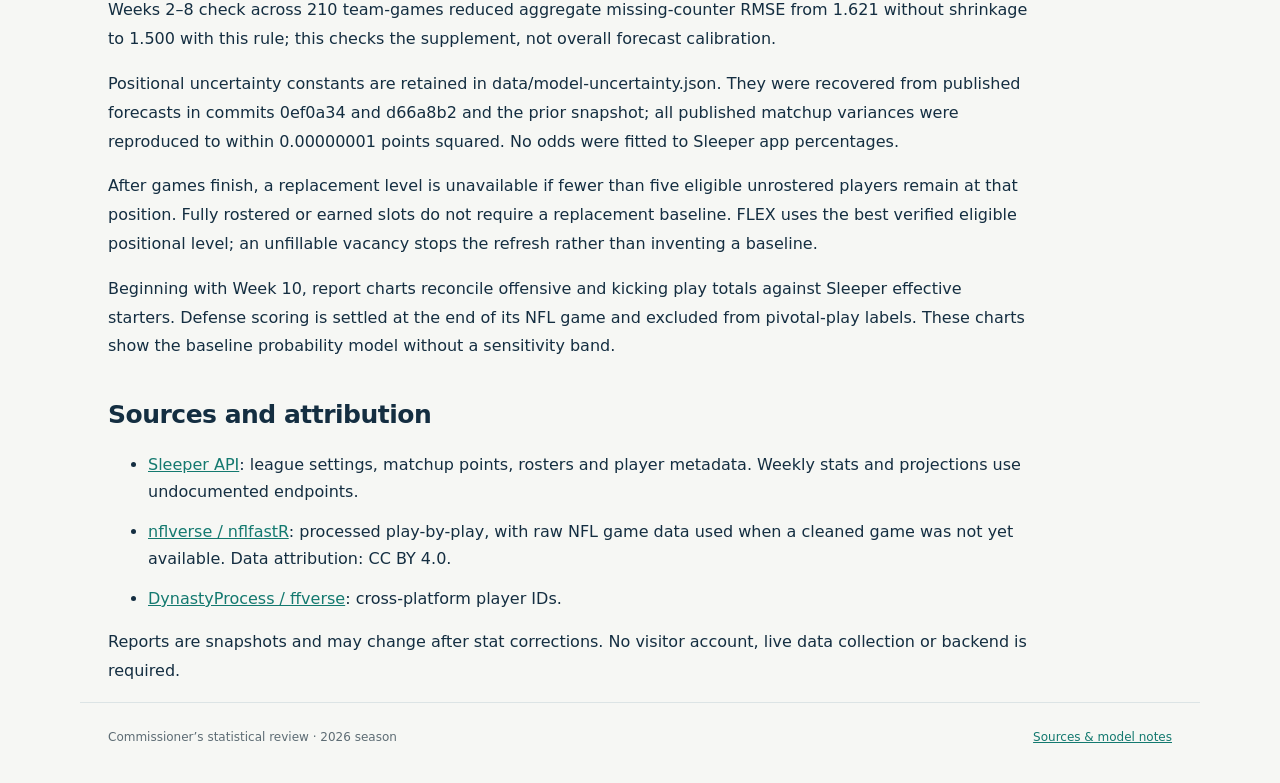
==== commit 1eaa475c: "Publish final Week 10 report and GOTW result; refresh Week 11 and season forecasts" ====
--- a/docs/methodology.html
+++ b/docs/methodology.html
@@ -1 +1 @@
-<!doctype html><html lang="en"><head><meta charset="utf-8"><meta name="viewport" content="width=device-width,initial-scale=1"><meta name="description" content="Weekly fantasy football scoring, trends and matchup analysis for roblox and friends."><title>Methodology · roblox &amp; friends</title><link rel="stylesheet" href="assets/style.css"></head><body><a class="skip" href="#main">Skip to content</a><header class="site-header"><a class="brand" href="index.html">roblox <span>&amp;</span> friends</a><nav aria-label="Main navigation"><a href="index.html">League</a><a href="reports/2026/week-09.html">Reports</a></nav></header><main id="main"><article><a class="back" href="index.html">← League overview</a><header class="report-header"><p class="eyebrow">TRANSPARENT BY DESIGN</p><h1>How the reports<br>are calculated.</h1></header><div class="article-content"><h2>Actual scores and effective lineups</h2><p>League scoring settings, weekly lineups and final points come from Sleeper.</p><h2>Scoring trends</h2><p>Week-over-week changes compare final team totals. Weekly ranks compare the eight teams. All-play records compare each team with all seven opponents each week. A 200-point week or scoring streak describes observed results, not future performance.</p><h2>Projected finishing scores</h2><p>At each timestamp: actual points plus the projected points still to come. Future NFL games retain their baseline; remaining projections decline with regulation game-clock time. Sleeper’s projected stats are rescored under this league’s rules. Missing custom defense counters use prior team history, shrunk toward the NFL league average.</p><h2>Experimental win probabilities</h2><p>Position-level uncertainty is fitted to prior-week projection errors. The primary model assumes independent Gaussian remaining-score errors, with variance declining with regulation time. It computes the chance one final score exceeds the other.</p><p>Shading changes uncertainty by ±20% and tests a chosen same-game correlation scenario. It is an assumption-sensitivity range, not a calibrated confidence interval.</p><h2>Pivotal-play labels</h2><p>We compare the post-play probability with a same-clock counterfactual removing that play’s net fantasy scoring. Clock and uncertainty stay fixed, and contributions to both fantasy teams on the same NFL play are combined. These percentage-point effects are not two consecutive historical live readings.</p><h2>Timeline display</h2><p>NFL game windows retain proportional real-time spacing. Gaps without any NFL games are shortened to narrow, hatched bands. Labels retain actual Pacific event times. The three largest absolute scoring effects per matchup are annotated.</p><h2>Limitations</h2><ul><li>Historical projection versions are not verified pre-kickoff archives. Effective lineups are held fixed retrospectively.</li><li>Injury exits, inactive status, possession and changing usage are not reconstructed.</li><li>Correlations are not learned, and defense thresholds are not simulated structurally.</li><li>Gaussian tails can allow implausible negative remaining contributions and distort late-game odds.</li><li>The model is not calibrated for precise historical live odds; use it for cautious comparisons and candidate pivotal moments.</li></ul><h2 id="season-forecasts">League dashboard forecasts</h2><p>The dashboard is a frozen snapshot after Week 9. Standings use Sleeper’s record, points for and points against. Default standings ties break by record, points for, then higher points against; any remaining exact tie is random. Commissioner overrides are not modeled.</p><p>Week 10 lineups maximize the sum of league-scored Sleeper projections over QB, two RBs, three WRs, TE, three RB/WR/TE flexes, K and DEF. Each player can fill only one eligible slot. Current Out/IR designations and reserve status exclude players for Week 10. Questionable players are allowed. Missing projections and byes make a player unavailable. Unavoidable lineup vacancies use generic replacement-player forecasts.</p><p>Weeks 11–17 use each week’s Sleeper projections and re-optimize current rosters. Players with forecasts can return or be activated from reserve in those future weeks. This simplifying recovery assumption is not a medical forecast. No future injury process or trades are simulated. Generic replacements can cover vacancies, without modeling actual transactions or competition for waiver claims. Custom defense categories missing from projections use Weeks 1–9 history shrunk toward the NFL mean.</p><p>Replacement level is estimated separately by position and week as the median league-scored projection among the five highest-projected unrostered players. All rostered players, including reserves, are excluded from this pool. Week 10 also excludes free agents marked Out/IR. The same missing-category defense supplements are applied. An optimizer first maximizes eligible rostered players filling slots, then maximizes combined roster and replacement projected points. Replacements fill only unavoidable vacancies and do not upgrade already fillable roster slots. FLEX uses the highest RB/WR/TE replacement baseline. Generic access is assumed, so this does not simulate waiver competition. Replacement scoring variance follows the same positional rule as rostered players.</p><p>For each selected player, score variance equals the position’s squared scaled RMSE from Weeks 1–8 times max(projected points, 3). Lineup variances are summed. Week 10 matchup odds use the normal distribution of the projected score difference. These odds and season simulations share the same score model; player and weekly outcomes are assumed independent.</p><p>100,000 fixed-seed simulations draw weekly team scores for Weeks 10–17. Weeks 10–14 follow the actual league schedule and add simulated wins, points for and points against. The top six seeds qualify, the top two receive Week 15 byes, seed 1 faces the 4/5 winner in Week 16 and seed 2 the 3/6 winner. Week 17 determines the champion. Exact playoff score ties favor the higher seed. Percentages near zero or one reflect simulated frequency, not mathematical elimination or clinching. Monte Carlo error is at most about 0.16 percentage points at one standard error; model uncertainty is larger.</p><p><a href="https://support.sleeper.com/en/articles/2203518-how-do-playoff-teams-get-determined">Sleeper’s default playoff seeding rules</a>. League settings specify six teams, Week 15 start and one-week rounds; the current bracket confirms the fixed semifinal paths. The homepage forecast snapshot timestamp identifies when source projections and rosters were retrieved. Publishing a code change does not fetch fresh league data.</p><p>For an in-progress fantasy week, ESPN game status confirms completed NFL games. Sleeper starting slots from those games remain fixed at their earned points with zero remaining variance. Only unplayed slots are optimized; bench and free-agent players from finished games are unavailable. Future weeks retain the original projection-error variance model. Standings and GOTW finality advance only when Sleeper marks the fantasy week completed. If an NFL game is still live, the refresh stops rather than treating partial scores as final.</p><p>Missing defense counters (three-and-outs, fourth-down stops, passes defended, special-teams forced/recovered fumbles and touchdowns, safeties and defensive two-point returns) use five pseudo-games of the NFL mean alongside each team’s preceding games. Absent mutually exclusive points/yardage bands remain zero. A rolling Weeks 2–8 check across 210 team-games reduced aggregate missing-counter RMSE from 1.621 without shrinkage to 1.500 with this rule; this checks the supplement, not overall forecast calibration.</p><p>Positional uncertainty constants are retained in data/model-uncertainty.json. They were recovered from published forecasts in commits 0ef0a34 and d66a8b2 and the prior snapshot; all published matchup variances were reproduced to within 0.00000001 points squared. No odds were fitted to Sleeper app percentages.</p><p>After games finish, a replacement level is unavailable if fewer than five eligible unrostered players remain at that position. Fully rostered or earned slots do not require a replacement baseline. FLEX uses the best verified eligible positional level; an unfillable vacancy stops the refresh rather than inventing a baseline.</p><h2>Sources and attribution</h2><ul><li><a href="https://docs.sleeper.com/">Sleeper API</a>: league settings, matchup points, rosters and player metadata. Weekly stats and projections use undocumented endpoints.</li><li><a href="https://github.com/nflverse/nflverse-data">nflverse / nflfastR</a>: processed play-by-play, with raw NFL game data used when a cleaned game was not yet available. Data attribution: CC BY 4.0.</li><li><a href="https://github.com/dynastyprocess/data">DynastyProcess / ffverse</a>: cross-platform player IDs.</li></ul><p>Reports are snapshots and may change after stat corrections. No visitor account, live data collection or backend is required.</p></div></article></main><footer><span>Commissioner’s statistical review · 2026 season</span><a href="methodology.html">Sources &amp; model notes</a></footer></body></html>+<!doctype html><html lang="en"><head><meta charset="utf-8"><meta name="viewport" content="width=device-width,initial-scale=1"><meta name="description" content="Weekly fantasy football scoring, trends and matchup analysis for roblox and friends."><title>Methodology · roblox &amp; friends</title><link rel="stylesheet" href="assets/style.css"></head><body><a class="skip" href="#main">Skip to content</a><header class="site-header"><a class="brand" href="index.html">roblox <span>&amp;</span> friends</a><nav aria-label="Main navigation"><a href="index.html">League</a><a href="reports/2026/week-10.html">Reports</a></nav></header><main id="main"><article><a class="back" href="index.html">← League overview</a><header class="report-header"><p class="eyebrow">TRANSPARENT BY DESIGN</p><h1>How the reports<br>are calculated.</h1></header><div class="article-content"><h2>Actual scores and effective lineups</h2><p>League scoring settings, weekly lineups and final points come from Sleeper.</p><h2>Scoring trends</h2><p>Week-over-week changes compare final team totals. Weekly ranks compare the eight teams. All-play records compare each team with all seven opponents each week. A 200-point week or scoring streak describes observed results, not future performance.</p><h2>Projected finishing scores</h2><p>At each timestamp: actual points plus the projected points still to come. Future NFL games retain their baseline; remaining projections decline with regulation game-clock time. Sleeper’s projected stats are rescored under this league’s rules. Missing custom defense counters use prior team history, shrunk toward the NFL league average.</p><h2>Experimental win probabilities</h2><p>Position-level uncertainty is fitted to prior-week projection errors. The primary model assumes independent Gaussian remaining-score errors, with variance declining with regulation time. It computes the chance one final score exceeds the other.</p><p>Where shown, shading changes uncertainty by ±20% and tests a chosen same-game correlation scenario. It is an assumption-sensitivity range, not a calibrated confidence interval.</p><h2>Pivotal-play labels</h2><p>We compare the post-play probability with a same-clock counterfactual removing that play’s net fantasy scoring. Clock and uncertainty stay fixed, and contributions to both fantasy teams on the same NFL play are combined. These percentage-point effects are not two consecutive historical live readings.</p><h2>Timeline display</h2><p>NFL game windows retain proportional real-time spacing. Gaps without any NFL games are shortened to narrow, hatched bands. Labels retain actual Pacific event times. The three largest absolute scoring effects per matchup are annotated.</p><h2>Limitations</h2><ul><li>Historical projection versions are not verified pre-kickoff archives. Effective lineups are held fixed retrospectively.</li><li>Injury exits, inactive status, possession and changing usage are not reconstructed.</li><li>Correlations are not learned, and defense thresholds are not simulated structurally.</li><li>Gaussian tails can allow implausible negative remaining contributions and distort late-game odds.</li><li>The model is not calibrated for precise historical live odds; use it for cautious comparisons and candidate pivotal moments.</li></ul><h2 id="season-forecasts">League dashboard forecasts</h2><p>The dashboard is a frozen snapshot after Week 11. Standings use Sleeper’s record, points for and points against. Default standings ties break by record, points for, then higher points against; any remaining exact tie is random. Commissioner overrides are not modeled.</p><p>Week 11 lineups maximize the sum of league-scored Sleeper projections over QB, two RBs, three WRs, TE, three RB/WR/TE flexes, K and DEF. Each player can fill only one eligible slot. Current Out/IR designations and reserve status exclude players for Week 11. Questionable players are allowed. Missing projections and byes make a player unavailable. Unavoidable lineup vacancies use generic replacement-player forecasts.</p><p>Weeks 12–17 use each week’s Sleeper projections and re-optimize current rosters. Players with forecasts can return or be activated from reserve in those future weeks. This simplifying recovery assumption is not a medical forecast. No future injury process or trades are simulated. Generic replacements can cover vacancies, without modeling actual transactions or competition for waiver claims. Custom defense categories missing from projections use Weeks 1–10 history shrunk toward the NFL mean.</p><p>Replacement level is estimated separately by position and week as the median league-scored projection among the five highest-projected unrostered players. All rostered players, including reserves, are excluded from this pool. Week 11 also excludes free agents marked Out/IR. The same missing-category defense supplements are applied. An optimizer first maximizes eligible rostered players filling slots, then maximizes combined roster and replacement projected points. Replacements fill only unavoidable vacancies and do not upgrade already fillable roster slots. FLEX uses the highest RB/WR/TE replacement baseline. Generic access is assumed, so this does not simulate waiver competition. Replacement scoring variance follows the same positional rule as rostered players.</p><p>For each selected player, score variance equals the position’s squared scaled RMSE from Weeks 1–8 times max(projected points, 3). Lineup variances are summed. Week 11 matchup odds use the normal distribution of the projected score difference. These odds and season simulations share the same score model; player and weekly outcomes are assumed independent.</p><p>100,000 fixed-seed simulations draw weekly team scores for Weeks 12–17. Weeks 11–14 follow the actual league schedule and add simulated wins, points for and points against. The top six seeds qualify, the top two receive Week 15 byes, seed 1 faces the 4/5 winner in Week 16 and seed 2 the 3/6 winner. Week 17 determines the champion. Exact playoff score ties favor the higher seed. Percentages near zero or one reflect simulated frequency, not mathematical elimination or clinching. Monte Carlo error is at most about 0.16 percentage points at one standard error; model uncertainty is larger.</p><p><a href="https://support.sleeper.com/en/articles/2203518-how-do-playoff-teams-get-determined">Sleeper’s default playoff seeding rules</a>. League settings specify six teams, Week 15 start and one-week rounds; the current bracket confirms the fixed semifinal paths. The homepage forecast snapshot timestamp identifies when source projections and rosters were retrieved. Publishing a code change does not fetch fresh league data.</p><p>For an in-progress fantasy week, ESPN game status confirms completed NFL games. Sleeper starting slots from those games remain fixed at their earned points with zero remaining variance. Only unplayed slots are optimized; bench and free-agent players from finished games are unavailable. Future weeks retain the original projection-error variance model. Standings and GOTW finality advance only when Sleeper marks the fantasy week completed. If an NFL game is still live, the refresh stops rather than treating partial scores as final.</p><p>Missing defense counters (three-and-outs, fourth-down stops, passes defended, special-teams forced/recovered fumbles and touchdowns, safeties and defensive two-point returns) use five pseudo-games of the NFL mean alongside each team’s preceding games. Absent mutually exclusive points/yardage bands remain zero. A rolling Weeks 2–8 check across 210 team-games reduced aggregate missing-counter RMSE from 1.621 without shrinkage to 1.500 with this rule; this checks the supplement, not overall forecast calibration.</p><p>Positional uncertainty constants are retained in data/model-uncertainty.json. They were recovered from published forecasts in commits 0ef0a34 and d66a8b2 and the prior snapshot; all published matchup variances were reproduced to within 0.00000001 points squared. No odds were fitted to Sleeper app percentages.</p><p>After games finish, a replacement level is unavailable if fewer than five eligible unrostered players remain at that position. Fully rostered or earned slots do not require a replacement baseline. FLEX uses the best verified eligible positional level; an unfillable vacancy stops the refresh rather than inventing a baseline.</p><p>Beginning with Week 10, report charts reconcile offensive and kicking play totals against Sleeper effective starters. Defense scoring is settled at the end of its NFL game and excluded from pivotal-play labels. These charts show the baseline probability model without a sensitivity band.</p><h2>Sources and attribution</h2><ul><li><a href="https://docs.sleeper.com/">Sleeper API</a>: league settings, matchup points, rosters and player metadata. Weekly stats and projections use undocumented endpoints.</li><li><a href="https://github.com/nflverse/nflverse-data">nflverse / nflfastR</a>: processed play-by-play, with raw NFL game data used when a cleaned game was not yet available. Data attribution: CC BY 4.0.</li><li><a href="https://github.com/dynastyprocess/data">DynastyProcess / ffverse</a>: cross-platform player IDs.</li></ul><p>Reports are snapshots and may change after stat corrections. No visitor account, live data collection or backend is required.</p></div></article></main><footer><span>Commissioner’s statistical review · 2026 season</span><a href="methodology.html">Sources &amp; model notes</a></footer></body></html>
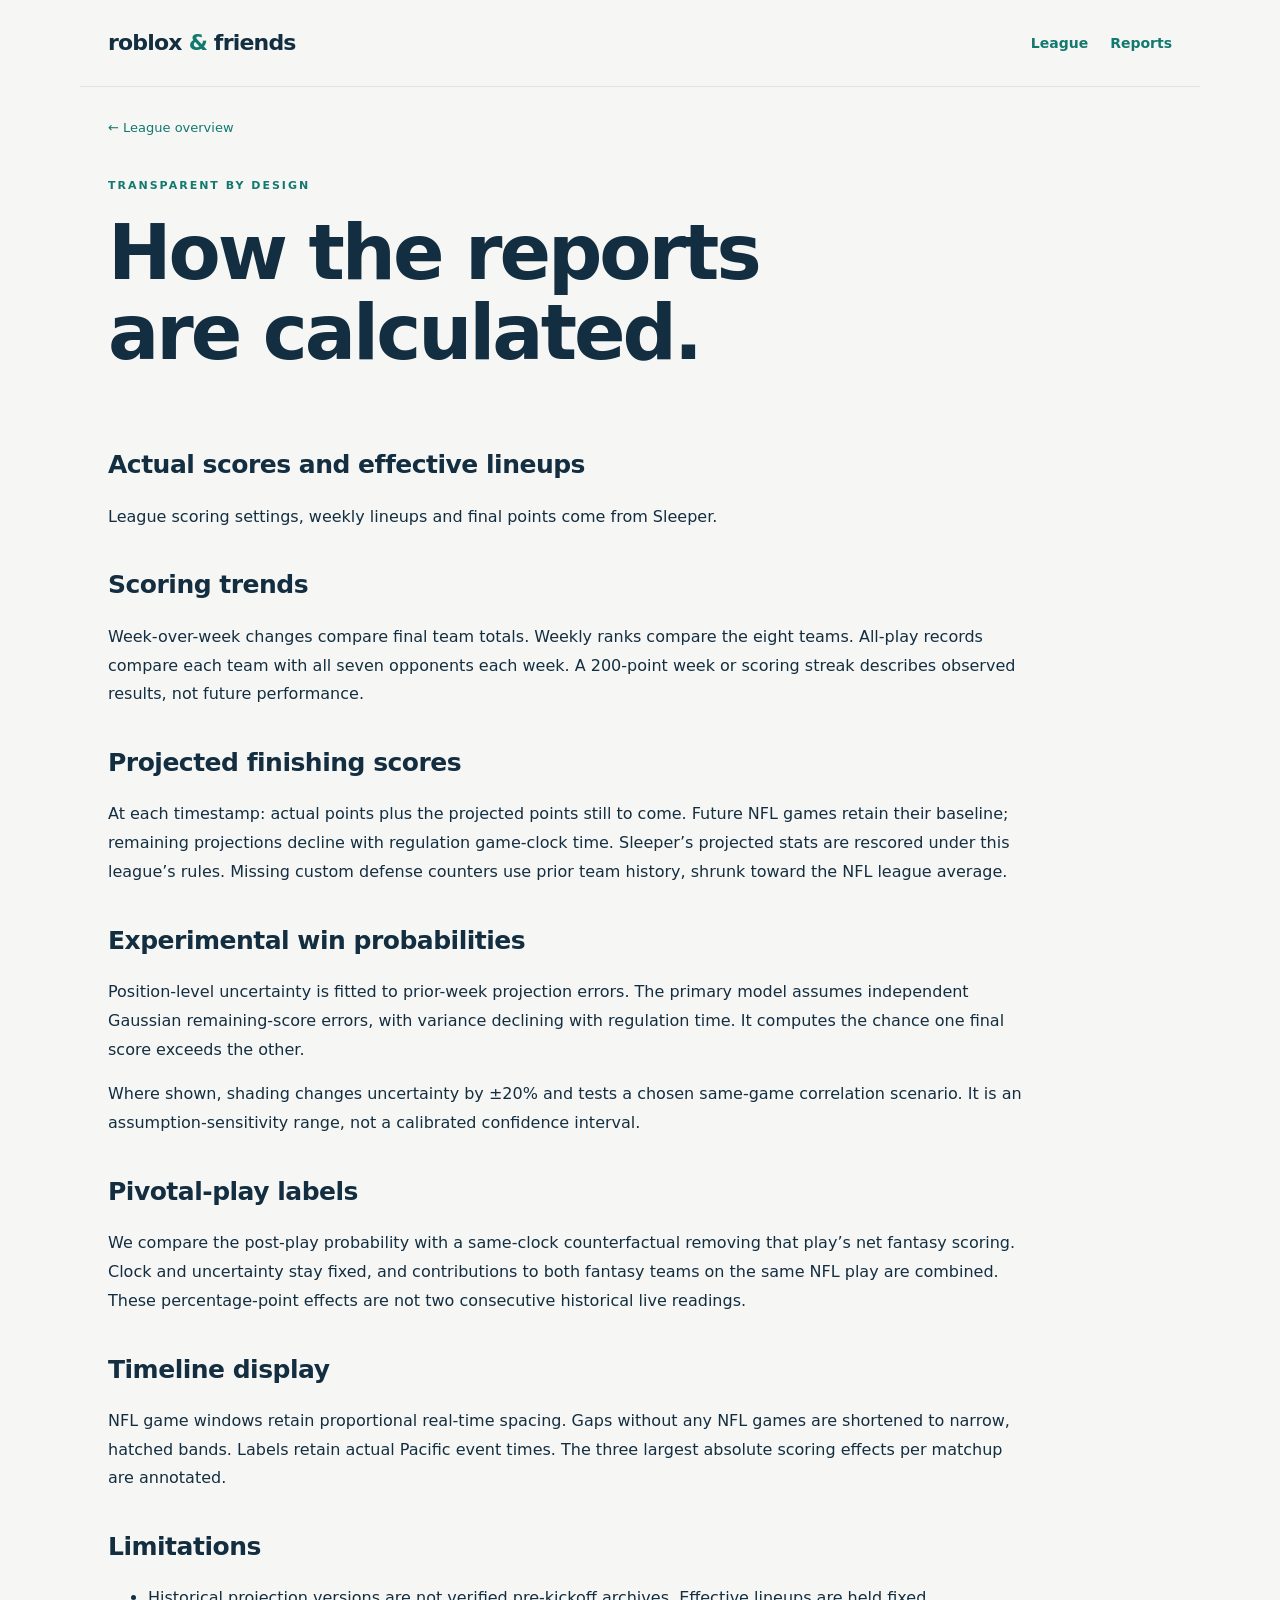
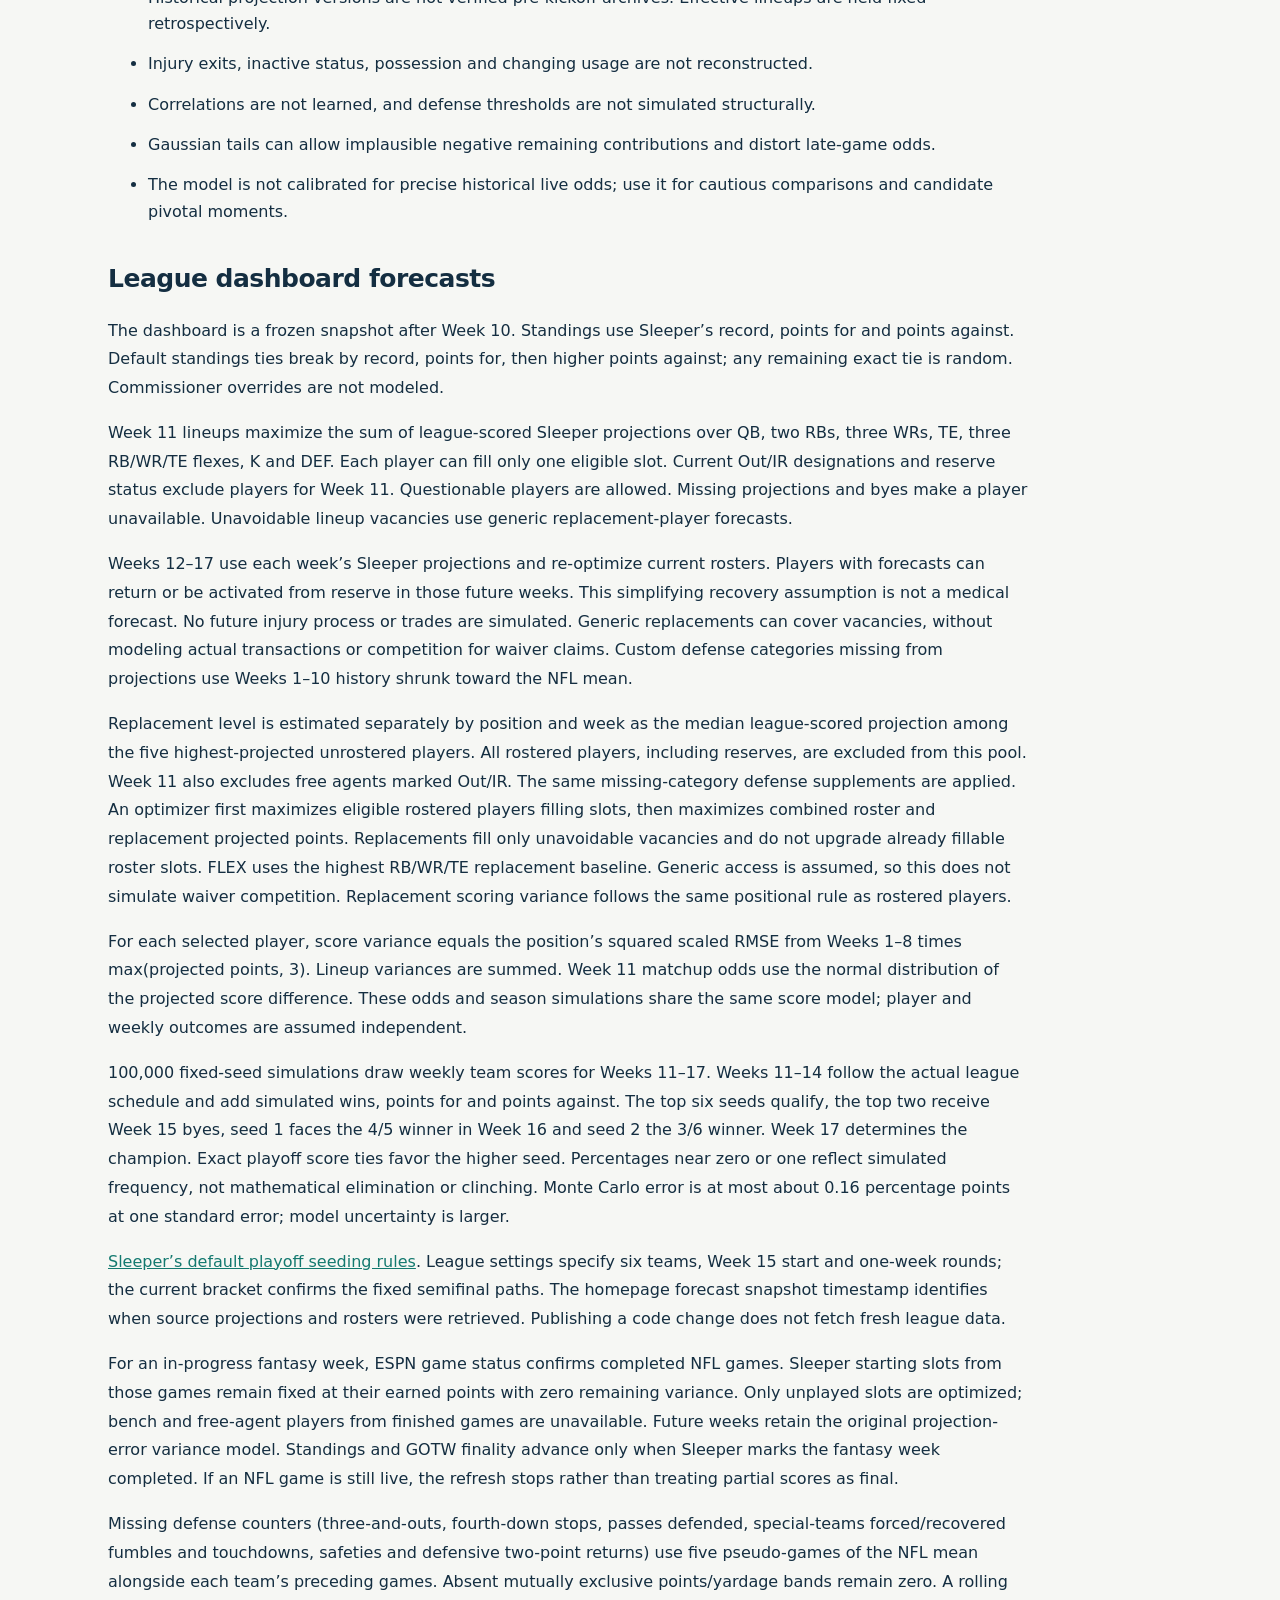
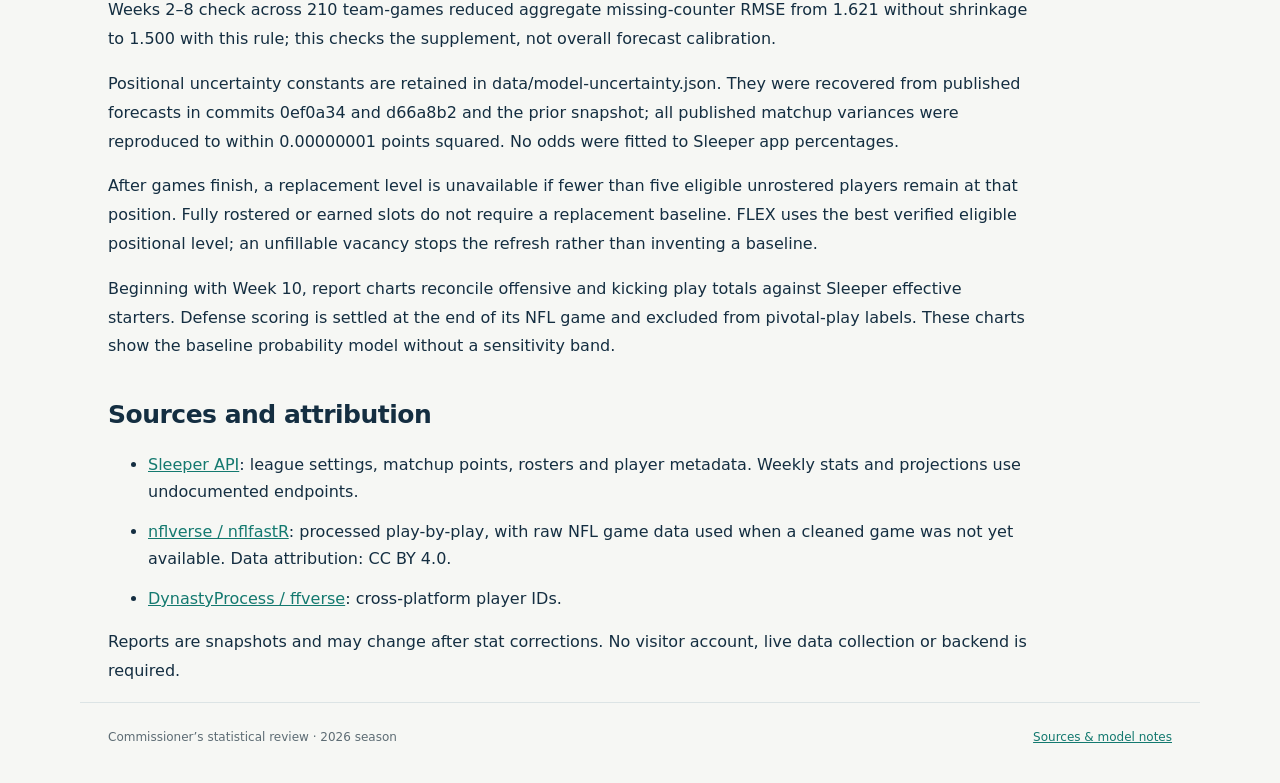
==== commit ee9584d1: "Refresh November 18 Week 11 forecasts and correct methodology week labels" ====
--- a/docs/methodology.html
+++ b/docs/methodology.html
@@ -1 +1 @@
-<!doctype html><html lang="en"><head><meta charset="utf-8"><meta name="viewport" content="width=device-width,initial-scale=1"><meta name="description" content="Weekly fantasy football scoring, trends and matchup analysis for roblox and friends."><title>Methodology · roblox &amp; friends</title><link rel="stylesheet" href="assets/style.css"></head><body><a class="skip" href="#main">Skip to content</a><header class="site-header"><a class="brand" href="index.html">roblox <span>&amp;</span> friends</a><nav aria-label="Main navigation"><a href="index.html">League</a><a href="reports/2026/week-10.html">Reports</a></nav></header><main id="main"><article><a class="back" href="index.html">← League overview</a><header class="report-header"><p class="eyebrow">TRANSPARENT BY DESIGN</p><h1>How the reports<br>are calculated.</h1></header><div class="article-content"><h2>Actual scores and effective lineups</h2><p>League scoring settings, weekly lineups and final points come from Sleeper.</p><h2>Scoring trends</h2><p>Week-over-week changes compare final team totals. Weekly ranks compare the eight teams. All-play records compare each team with all seven opponents each week. A 200-point week or scoring streak describes observed results, not future performance.</p><h2>Projected finishing scores</h2><p>At each timestamp: actual points plus the projected points still to come. Future NFL games retain their baseline; remaining projections decline with regulation game-clock time. Sleeper’s projected stats are rescored under this league’s rules. Missing custom defense counters use prior team history, shrunk toward the NFL league average.</p><h2>Experimental win probabilities</h2><p>Position-level uncertainty is fitted to prior-week projection errors. The primary model assumes independent Gaussian remaining-score errors, with variance declining with regulation time. It computes the chance one final score exceeds the other.</p><p>Where shown, shading changes uncertainty by ±20% and tests a chosen same-game correlation scenario. It is an assumption-sensitivity range, not a calibrated confidence interval.</p><h2>Pivotal-play labels</h2><p>We compare the post-play probability with a same-clock counterfactual removing that play’s net fantasy scoring. Clock and uncertainty stay fixed, and contributions to both fantasy teams on the same NFL play are combined. These percentage-point effects are not two consecutive historical live readings.</p><h2>Timeline display</h2><p>NFL game windows retain proportional real-time spacing. Gaps without any NFL games are shortened to narrow, hatched bands. Labels retain actual Pacific event times. The three largest absolute scoring effects per matchup are annotated.</p><h2>Limitations</h2><ul><li>Historical projection versions are not verified pre-kickoff archives. Effective lineups are held fixed retrospectively.</li><li>Injury exits, inactive status, possession and changing usage are not reconstructed.</li><li>Correlations are not learned, and defense thresholds are not simulated structurally.</li><li>Gaussian tails can allow implausible negative remaining contributions and distort late-game odds.</li><li>The model is not calibrated for precise historical live odds; use it for cautious comparisons and candidate pivotal moments.</li></ul><h2 id="season-forecasts">League dashboard forecasts</h2><p>The dashboard is a frozen snapshot after Week 11. Standings use Sleeper’s record, points for and points against. Default standings ties break by record, points for, then higher points against; any remaining exact tie is random. Commissioner overrides are not modeled.</p><p>Week 11 lineups maximize the sum of league-scored Sleeper projections over QB, two RBs, three WRs, TE, three RB/WR/TE flexes, K and DEF. Each player can fill only one eligible slot. Current Out/IR designations and reserve status exclude players for Week 11. Questionable players are allowed. Missing projections and byes make a player unavailable. Unavoidable lineup vacancies use generic replacement-player forecasts.</p><p>Weeks 12–17 use each week’s Sleeper projections and re-optimize current rosters. Players with forecasts can return or be activated from reserve in those future weeks. This simplifying recovery assumption is not a medical forecast. No future injury process or trades are simulated. Generic replacements can cover vacancies, without modeling actual transactions or competition for waiver claims. Custom defense categories missing from projections use Weeks 1–10 history shrunk toward the NFL mean.</p><p>Replacement level is estimated separately by position and week as the median league-scored projection among the five highest-projected unrostered players. All rostered players, including reserves, are excluded from this pool. Week 11 also excludes free agents marked Out/IR. The same missing-category defense supplements are applied. An optimizer first maximizes eligible rostered players filling slots, then maximizes combined roster and replacement projected points. Replacements fill only unavoidable vacancies and do not upgrade already fillable roster slots. FLEX uses the highest RB/WR/TE replacement baseline. Generic access is assumed, so this does not simulate waiver competition. Replacement scoring variance follows the same positional rule as rostered players.</p><p>For each selected player, score variance equals the position’s squared scaled RMSE from Weeks 1–8 times max(projected points, 3). Lineup variances are summed. Week 11 matchup odds use the normal distribution of the projected score difference. These odds and season simulations share the same score model; player and weekly outcomes are assumed independent.</p><p>100,000 fixed-seed simulations draw weekly team scores for Weeks 12–17. Weeks 11–14 follow the actual league schedule and add simulated wins, points for and points against. The top six seeds qualify, the top two receive Week 15 byes, seed 1 faces the 4/5 winner in Week 16 and seed 2 the 3/6 winner. Week 17 determines the champion. Exact playoff score ties favor the higher seed. Percentages near zero or one reflect simulated frequency, not mathematical elimination or clinching. Monte Carlo error is at most about 0.16 percentage points at one standard error; model uncertainty is larger.</p><p><a href="https://support.sleeper.com/en/articles/2203518-how-do-playoff-teams-get-determined">Sleeper’s default playoff seeding rules</a>. League settings specify six teams, Week 15 start and one-week rounds; the current bracket confirms the fixed semifinal paths. The homepage forecast snapshot timestamp identifies when source projections and rosters were retrieved. Publishing a code change does not fetch fresh league data.</p><p>For an in-progress fantasy week, ESPN game status confirms completed NFL games. Sleeper starting slots from those games remain fixed at their earned points with zero remaining variance. Only unplayed slots are optimized; bench and free-agent players from finished games are unavailable. Future weeks retain the original projection-error variance model. Standings and GOTW finality advance only when Sleeper marks the fantasy week completed. If an NFL game is still live, the refresh stops rather than treating partial scores as final.</p><p>Missing defense counters (three-and-outs, fourth-down stops, passes defended, special-teams forced/recovered fumbles and touchdowns, safeties and defensive two-point returns) use five pseudo-games of the NFL mean alongside each team’s preceding games. Absent mutually exclusive points/yardage bands remain zero. A rolling Weeks 2–8 check across 210 team-games reduced aggregate missing-counter RMSE from 1.621 without shrinkage to 1.500 with this rule; this checks the supplement, not overall forecast calibration.</p><p>Positional uncertainty constants are retained in data/model-uncertainty.json. They were recovered from published forecasts in commits 0ef0a34 and d66a8b2 and the prior snapshot; all published matchup variances were reproduced to within 0.00000001 points squared. No odds were fitted to Sleeper app percentages.</p><p>After games finish, a replacement level is unavailable if fewer than five eligible unrostered players remain at that position. Fully rostered or earned slots do not require a replacement baseline. FLEX uses the best verified eligible positional level; an unfillable vacancy stops the refresh rather than inventing a baseline.</p><p>Beginning with Week 10, report charts reconcile offensive and kicking play totals against Sleeper effective starters. Defense scoring is settled at the end of its NFL game and excluded from pivotal-play labels. These charts show the baseline probability model without a sensitivity band.</p><h2>Sources and attribution</h2><ul><li><a href="https://docs.sleeper.com/">Sleeper API</a>: league settings, matchup points, rosters and player metadata. Weekly stats and projections use undocumented endpoints.</li><li><a href="https://github.com/nflverse/nflverse-data">nflverse / nflfastR</a>: processed play-by-play, with raw NFL game data used when a cleaned game was not yet available. Data attribution: CC BY 4.0.</li><li><a href="https://github.com/dynastyprocess/data">DynastyProcess / ffverse</a>: cross-platform player IDs.</li></ul><p>Reports are snapshots and may change after stat corrections. No visitor account, live data collection or backend is required.</p></div></article></main><footer><span>Commissioner’s statistical review · 2026 season</span><a href="methodology.html">Sources &amp; model notes</a></footer></body></html>+<!doctype html><html lang="en"><head><meta charset="utf-8"><meta name="viewport" content="width=device-width,initial-scale=1"><meta name="description" content="Weekly fantasy football scoring, trends and matchup analysis for roblox and friends."><title>Methodology · roblox &amp; friends</title><link rel="stylesheet" href="assets/style.css"></head><body><a class="skip" href="#main">Skip to content</a><header class="site-header"><a class="brand" href="index.html">roblox <span>&amp;</span> friends</a><nav aria-label="Main navigation"><a href="index.html">League</a><a href="reports/2026/week-10.html">Reports</a></nav></header><main id="main"><article><a class="back" href="index.html">← League overview</a><header class="report-header"><p class="eyebrow">TRANSPARENT BY DESIGN</p><h1>How the reports<br>are calculated.</h1></header><div class="article-content"><h2>Actual scores and effective lineups</h2><p>League scoring settings, weekly lineups and final points come from Sleeper.</p><h2>Scoring trends</h2><p>Week-over-week changes compare final team totals. Weekly ranks compare the eight teams. All-play records compare each team with all seven opponents each week. A 200-point week or scoring streak describes observed results, not future performance.</p><h2>Projected finishing scores</h2><p>At each timestamp: actual points plus the projected points still to come. Future NFL games retain their baseline; remaining projections decline with regulation game-clock time. Sleeper’s projected stats are rescored under this league’s rules. Missing custom defense counters use prior team history, shrunk toward the NFL league average.</p><h2>Experimental win probabilities</h2><p>Position-level uncertainty is fitted to prior-week projection errors. The primary model assumes independent Gaussian remaining-score errors, with variance declining with regulation time. It computes the chance one final score exceeds the other.</p><p>Where shown, shading changes uncertainty by ±20% and tests a chosen same-game correlation scenario. It is an assumption-sensitivity range, not a calibrated confidence interval.</p><h2>Pivotal-play labels</h2><p>We compare the post-play probability with a same-clock counterfactual removing that play’s net fantasy scoring. Clock and uncertainty stay fixed, and contributions to both fantasy teams on the same NFL play are combined. These percentage-point effects are not two consecutive historical live readings.</p><h2>Timeline display</h2><p>NFL game windows retain proportional real-time spacing. Gaps without any NFL games are shortened to narrow, hatched bands. Labels retain actual Pacific event times. The three largest absolute scoring effects per matchup are annotated.</p><h2>Limitations</h2><ul><li>Historical projection versions are not verified pre-kickoff archives. Effective lineups are held fixed retrospectively.</li><li>Injury exits, inactive status, possession and changing usage are not reconstructed.</li><li>Correlations are not learned, and defense thresholds are not simulated structurally.</li><li>Gaussian tails can allow implausible negative remaining contributions and distort late-game odds.</li><li>The model is not calibrated for precise historical live odds; use it for cautious comparisons and candidate pivotal moments.</li></ul><h2 id="season-forecasts">League dashboard forecasts</h2><p>The dashboard is a frozen snapshot after Week 10. Standings use Sleeper’s record, points for and points against. Default standings ties break by record, points for, then higher points against; any remaining exact tie is random. Commissioner overrides are not modeled.</p><p>Week 11 lineups maximize the sum of league-scored Sleeper projections over QB, two RBs, three WRs, TE, three RB/WR/TE flexes, K and DEF. Each player can fill only one eligible slot. Current Out/IR designations and reserve status exclude players for Week 11. Questionable players are allowed. Missing projections and byes make a player unavailable. Unavoidable lineup vacancies use generic replacement-player forecasts.</p><p>Weeks 12–17 use each week’s Sleeper projections and re-optimize current rosters. Players with forecasts can return or be activated from reserve in those future weeks. This simplifying recovery assumption is not a medical forecast. No future injury process or trades are simulated. Generic replacements can cover vacancies, without modeling actual transactions or competition for waiver claims. Custom defense categories missing from projections use Weeks 1–10 history shrunk toward the NFL mean.</p><p>Replacement level is estimated separately by position and week as the median league-scored projection among the five highest-projected unrostered players. All rostered players, including reserves, are excluded from this pool. Week 11 also excludes free agents marked Out/IR. The same missing-category defense supplements are applied. An optimizer first maximizes eligible rostered players filling slots, then maximizes combined roster and replacement projected points. Replacements fill only unavoidable vacancies and do not upgrade already fillable roster slots. FLEX uses the highest RB/WR/TE replacement baseline. Generic access is assumed, so this does not simulate waiver competition. Replacement scoring variance follows the same positional rule as rostered players.</p><p>For each selected player, score variance equals the position’s squared scaled RMSE from Weeks 1–8 times max(projected points, 3). Lineup variances are summed. Week 11 matchup odds use the normal distribution of the projected score difference. These odds and season simulations share the same score model; player and weekly outcomes are assumed independent.</p><p>100,000 fixed-seed simulations draw weekly team scores for Weeks 11–17. Weeks 11–14 follow the actual league schedule and add simulated wins, points for and points against. The top six seeds qualify, the top two receive Week 15 byes, seed 1 faces the 4/5 winner in Week 16 and seed 2 the 3/6 winner. Week 17 determines the champion. Exact playoff score ties favor the higher seed. Percentages near zero or one reflect simulated frequency, not mathematical elimination or clinching. Monte Carlo error is at most about 0.16 percentage points at one standard error; model uncertainty is larger.</p><p><a href="https://support.sleeper.com/en/articles/2203518-how-do-playoff-teams-get-determined">Sleeper’s default playoff seeding rules</a>. League settings specify six teams, Week 15 start and one-week rounds; the current bracket confirms the fixed semifinal paths. The homepage forecast snapshot timestamp identifies when source projections and rosters were retrieved. Publishing a code change does not fetch fresh league data.</p><p>For an in-progress fantasy week, ESPN game status confirms completed NFL games. Sleeper starting slots from those games remain fixed at their earned points with zero remaining variance. Only unplayed slots are optimized; bench and free-agent players from finished games are unavailable. Future weeks retain the original projection-error variance model. Standings and GOTW finality advance only when Sleeper marks the fantasy week completed. If an NFL game is still live, the refresh stops rather than treating partial scores as final.</p><p>Missing defense counters (three-and-outs, fourth-down stops, passes defended, special-teams forced/recovered fumbles and touchdowns, safeties and defensive two-point returns) use five pseudo-games of the NFL mean alongside each team’s preceding games. Absent mutually exclusive points/yardage bands remain zero. A rolling Weeks 2–8 check across 210 team-games reduced aggregate missing-counter RMSE from 1.621 without shrinkage to 1.500 with this rule; this checks the supplement, not overall forecast calibration.</p><p>Positional uncertainty constants are retained in data/model-uncertainty.json. They were recovered from published forecasts in commits 0ef0a34 and d66a8b2 and the prior snapshot; all published matchup variances were reproduced to within 0.00000001 points squared. No odds were fitted to Sleeper app percentages.</p><p>After games finish, a replacement level is unavailable if fewer than five eligible unrostered players remain at that position. Fully rostered or earned slots do not require a replacement baseline. FLEX uses the best verified eligible positional level; an unfillable vacancy stops the refresh rather than inventing a baseline.</p><p>Beginning with Week 10, report charts reconcile offensive and kicking play totals against Sleeper effective starters. Defense scoring is settled at the end of its NFL game and excluded from pivotal-play labels. These charts show the baseline probability model without a sensitivity band.</p><h2>Sources and attribution</h2><ul><li><a href="https://docs.sleeper.com/">Sleeper API</a>: league settings, matchup points, rosters and player metadata. Weekly stats and projections use undocumented endpoints.</li><li><a href="https://github.com/nflverse/nflverse-data">nflverse / nflfastR</a>: processed play-by-play, with raw NFL game data used when a cleaned game was not yet available. Data attribution: CC BY 4.0.</li><li><a href="https://github.com/dynastyprocess/data">DynastyProcess / ffverse</a>: cross-platform player IDs.</li></ul><p>Reports are snapshots and may change after stat corrections. No visitor account, live data collection or backend is required.</p></div></article></main><footer><span>Commissioner’s statistical review · 2026 season</span><a href="methodology.html">Sources &amp; model notes</a></footer></body></html>
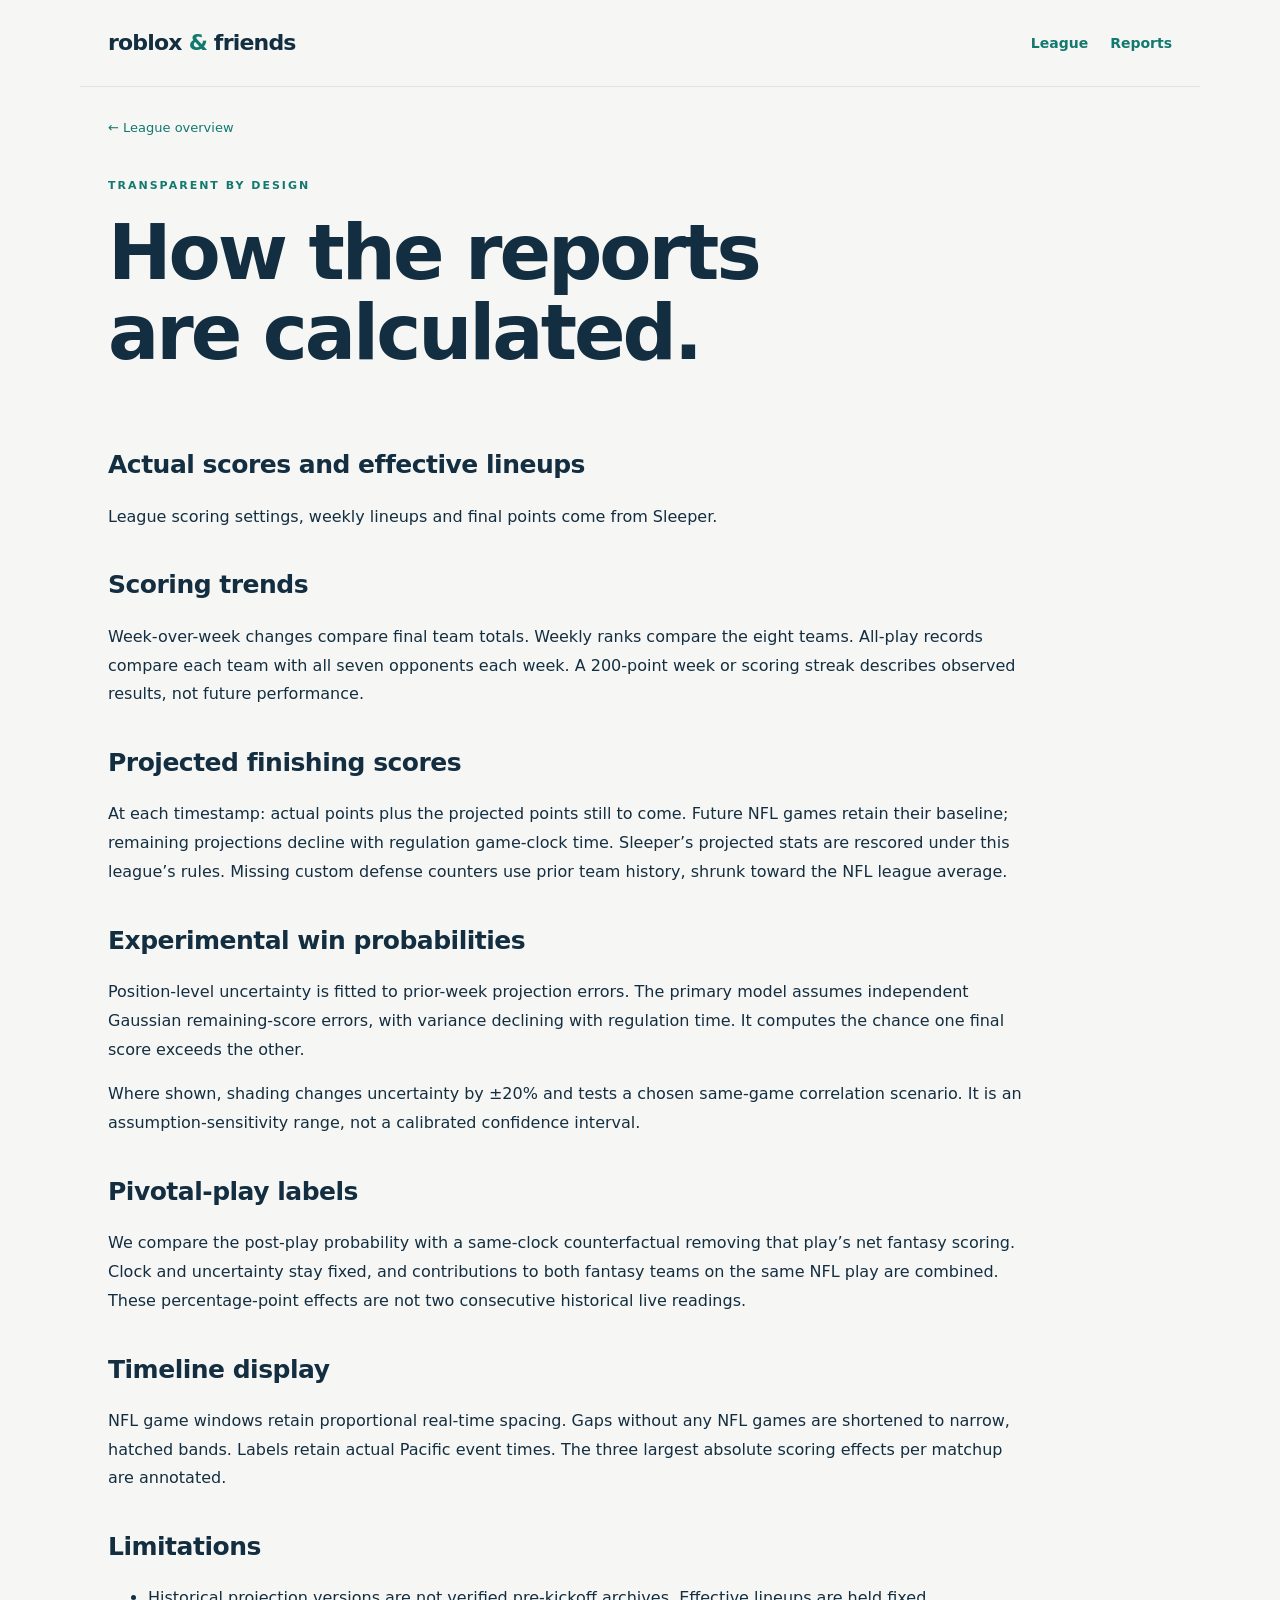
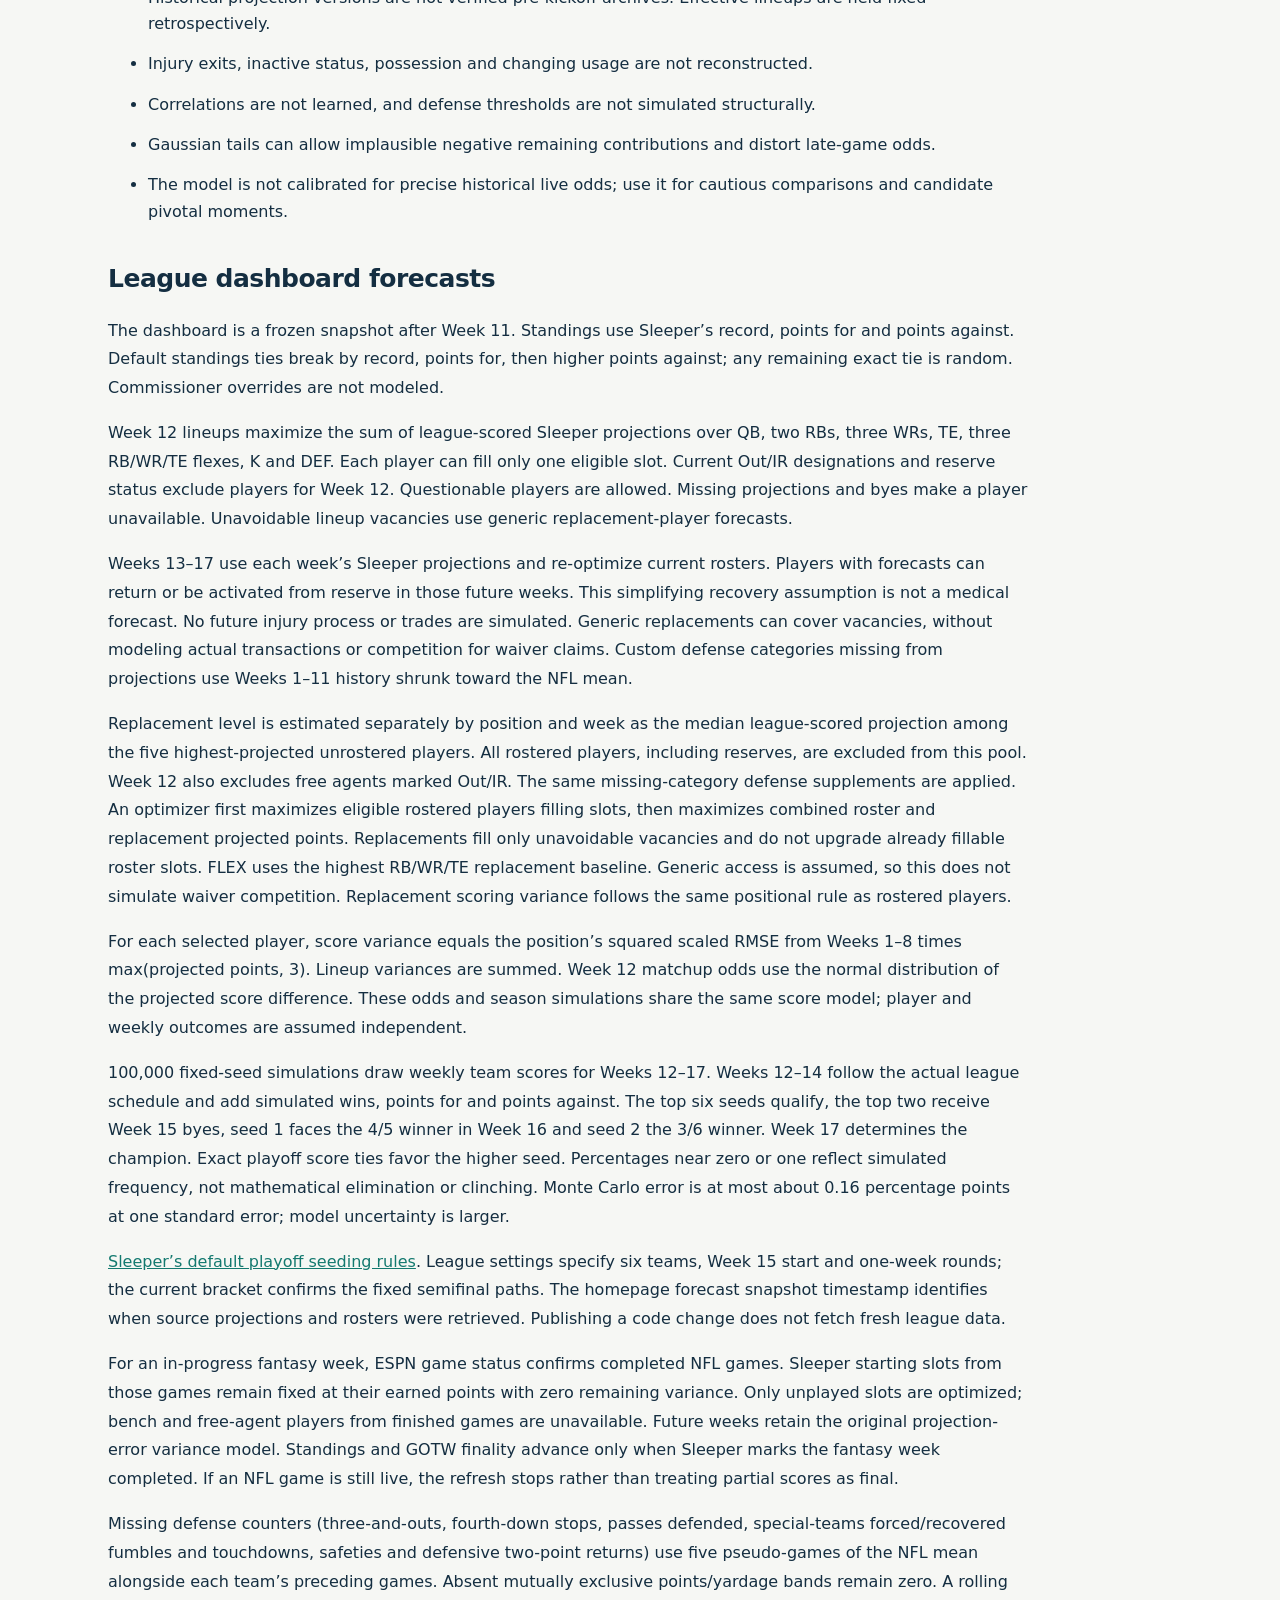
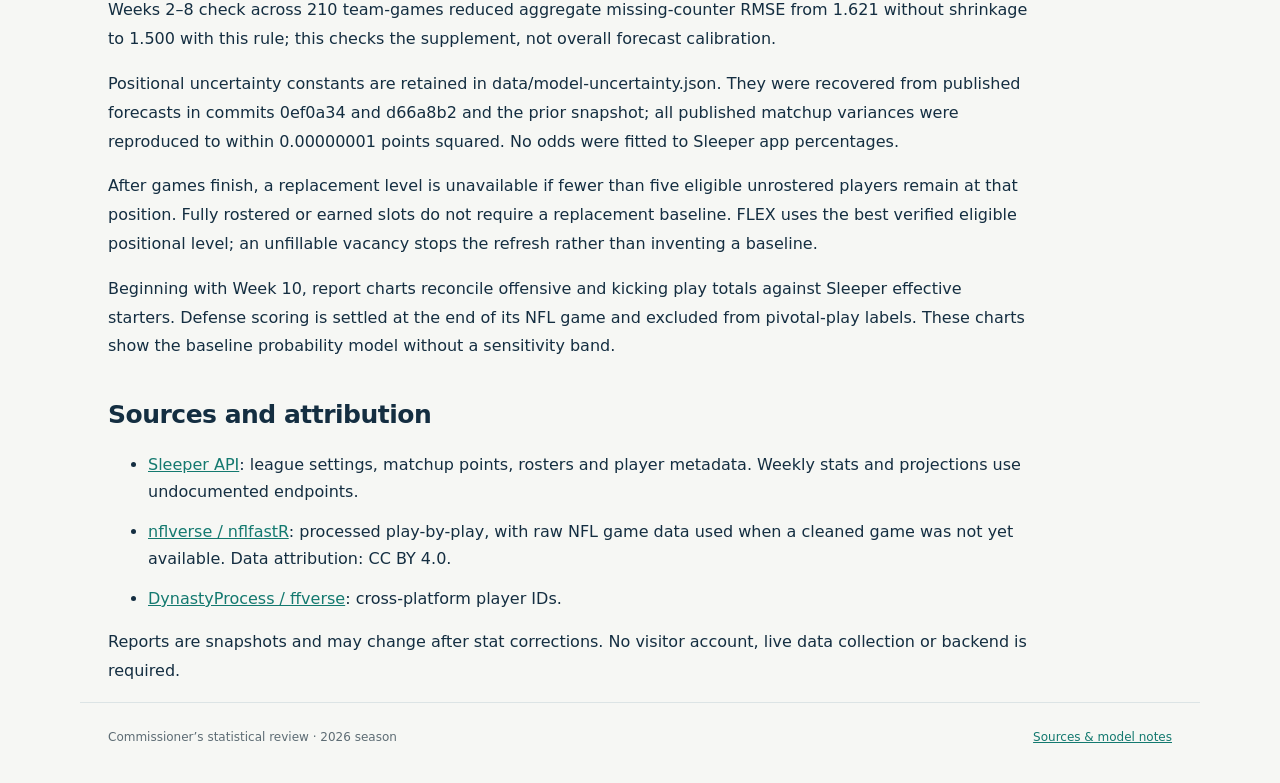
==== commit 8b0f6f75: "Publish final Week 11 report and refresh Week 12 season forecasts" ====
--- a/docs/methodology.html
+++ b/docs/methodology.html
@@ -1 +1 @@
-<!doctype html><html lang="en"><head><meta charset="utf-8"><meta name="viewport" content="width=device-width,initial-scale=1"><meta name="description" content="Weekly fantasy football scoring, trends and matchup analysis for roblox and friends."><title>Methodology · roblox &amp; friends</title><link rel="stylesheet" href="assets/style.css"></head><body><a class="skip" href="#main">Skip to content</a><header class="site-header"><a class="brand" href="index.html">roblox <span>&amp;</span> friends</a><nav aria-label="Main navigation"><a href="index.html">League</a><a href="reports/2026/week-10.html">Reports</a></nav></header><main id="main"><article><a class="back" href="index.html">← League overview</a><header class="report-header"><p class="eyebrow">TRANSPARENT BY DESIGN</p><h1>How the reports<br>are calculated.</h1></header><div class="article-content"><h2>Actual scores and effective lineups</h2><p>League scoring settings, weekly lineups and final points come from Sleeper.</p><h2>Scoring trends</h2><p>Week-over-week changes compare final team totals. Weekly ranks compare the eight teams. All-play records compare each team with all seven opponents each week. A 200-point week or scoring streak describes observed results, not future performance.</p><h2>Projected finishing scores</h2><p>At each timestamp: actual points plus the projected points still to come. Future NFL games retain their baseline; remaining projections decline with regulation game-clock time. Sleeper’s projected stats are rescored under this league’s rules. Missing custom defense counters use prior team history, shrunk toward the NFL league average.</p><h2>Experimental win probabilities</h2><p>Position-level uncertainty is fitted to prior-week projection errors. The primary model assumes independent Gaussian remaining-score errors, with variance declining with regulation time. It computes the chance one final score exceeds the other.</p><p>Where shown, shading changes uncertainty by ±20% and tests a chosen same-game correlation scenario. It is an assumption-sensitivity range, not a calibrated confidence interval.</p><h2>Pivotal-play labels</h2><p>We compare the post-play probability with a same-clock counterfactual removing that play’s net fantasy scoring. Clock and uncertainty stay fixed, and contributions to both fantasy teams on the same NFL play are combined. These percentage-point effects are not two consecutive historical live readings.</p><h2>Timeline display</h2><p>NFL game windows retain proportional real-time spacing. Gaps without any NFL games are shortened to narrow, hatched bands. Labels retain actual Pacific event times. The three largest absolute scoring effects per matchup are annotated.</p><h2>Limitations</h2><ul><li>Historical projection versions are not verified pre-kickoff archives. Effective lineups are held fixed retrospectively.</li><li>Injury exits, inactive status, possession and changing usage are not reconstructed.</li><li>Correlations are not learned, and defense thresholds are not simulated structurally.</li><li>Gaussian tails can allow implausible negative remaining contributions and distort late-game odds.</li><li>The model is not calibrated for precise historical live odds; use it for cautious comparisons and candidate pivotal moments.</li></ul><h2 id="season-forecasts">League dashboard forecasts</h2><p>The dashboard is a frozen snapshot after Week 10. Standings use Sleeper’s record, points for and points against. Default standings ties break by record, points for, then higher points against; any remaining exact tie is random. Commissioner overrides are not modeled.</p><p>Week 11 lineups maximize the sum of league-scored Sleeper projections over QB, two RBs, three WRs, TE, three RB/WR/TE flexes, K and DEF. Each player can fill only one eligible slot. Current Out/IR designations and reserve status exclude players for Week 11. Questionable players are allowed. Missing projections and byes make a player unavailable. Unavoidable lineup vacancies use generic replacement-player forecasts.</p><p>Weeks 12–17 use each week’s Sleeper projections and re-optimize current rosters. Players with forecasts can return or be activated from reserve in those future weeks. This simplifying recovery assumption is not a medical forecast. No future injury process or trades are simulated. Generic replacements can cover vacancies, without modeling actual transactions or competition for waiver claims. Custom defense categories missing from projections use Weeks 1–10 history shrunk toward the NFL mean.</p><p>Replacement level is estimated separately by position and week as the median league-scored projection among the five highest-projected unrostered players. All rostered players, including reserves, are excluded from this pool. Week 11 also excludes free agents marked Out/IR. The same missing-category defense supplements are applied. An optimizer first maximizes eligible rostered players filling slots, then maximizes combined roster and replacement projected points. Replacements fill only unavoidable vacancies and do not upgrade already fillable roster slots. FLEX uses the highest RB/WR/TE replacement baseline. Generic access is assumed, so this does not simulate waiver competition. Replacement scoring variance follows the same positional rule as rostered players.</p><p>For each selected player, score variance equals the position’s squared scaled RMSE from Weeks 1–8 times max(projected points, 3). Lineup variances are summed. Week 11 matchup odds use the normal distribution of the projected score difference. These odds and season simulations share the same score model; player and weekly outcomes are assumed independent.</p><p>100,000 fixed-seed simulations draw weekly team scores for Weeks 11–17. Weeks 11–14 follow the actual league schedule and add simulated wins, points for and points against. The top six seeds qualify, the top two receive Week 15 byes, seed 1 faces the 4/5 winner in Week 16 and seed 2 the 3/6 winner. Week 17 determines the champion. Exact playoff score ties favor the higher seed. Percentages near zero or one reflect simulated frequency, not mathematical elimination or clinching. Monte Carlo error is at most about 0.16 percentage points at one standard error; model uncertainty is larger.</p><p><a href="https://support.sleeper.com/en/articles/2203518-how-do-playoff-teams-get-determined">Sleeper’s default playoff seeding rules</a>. League settings specify six teams, Week 15 start and one-week rounds; the current bracket confirms the fixed semifinal paths. The homepage forecast snapshot timestamp identifies when source projections and rosters were retrieved. Publishing a code change does not fetch fresh league data.</p><p>For an in-progress fantasy week, ESPN game status confirms completed NFL games. Sleeper starting slots from those games remain fixed at their earned points with zero remaining variance. Only unplayed slots are optimized; bench and free-agent players from finished games are unavailable. Future weeks retain the original projection-error variance model. Standings and GOTW finality advance only when Sleeper marks the fantasy week completed. If an NFL game is still live, the refresh stops rather than treating partial scores as final.</p><p>Missing defense counters (three-and-outs, fourth-down stops, passes defended, special-teams forced/recovered fumbles and touchdowns, safeties and defensive two-point returns) use five pseudo-games of the NFL mean alongside each team’s preceding games. Absent mutually exclusive points/yardage bands remain zero. A rolling Weeks 2–8 check across 210 team-games reduced aggregate missing-counter RMSE from 1.621 without shrinkage to 1.500 with this rule; this checks the supplement, not overall forecast calibration.</p><p>Positional uncertainty constants are retained in data/model-uncertainty.json. They were recovered from published forecasts in commits 0ef0a34 and d66a8b2 and the prior snapshot; all published matchup variances were reproduced to within 0.00000001 points squared. No odds were fitted to Sleeper app percentages.</p><p>After games finish, a replacement level is unavailable if fewer than five eligible unrostered players remain at that position. Fully rostered or earned slots do not require a replacement baseline. FLEX uses the best verified eligible positional level; an unfillable vacancy stops the refresh rather than inventing a baseline.</p><p>Beginning with Week 10, report charts reconcile offensive and kicking play totals against Sleeper effective starters. Defense scoring is settled at the end of its NFL game and excluded from pivotal-play labels. These charts show the baseline probability model without a sensitivity band.</p><h2>Sources and attribution</h2><ul><li><a href="https://docs.sleeper.com/">Sleeper API</a>: league settings, matchup points, rosters and player metadata. Weekly stats and projections use undocumented endpoints.</li><li><a href="https://github.com/nflverse/nflverse-data">nflverse / nflfastR</a>: processed play-by-play, with raw NFL game data used when a cleaned game was not yet available. Data attribution: CC BY 4.0.</li><li><a href="https://github.com/dynastyprocess/data">DynastyProcess / ffverse</a>: cross-platform player IDs.</li></ul><p>Reports are snapshots and may change after stat corrections. No visitor account, live data collection or backend is required.</p></div></article></main><footer><span>Commissioner’s statistical review · 2026 season</span><a href="methodology.html">Sources &amp; model notes</a></footer></body></html>+<!doctype html><html lang="en"><head><meta charset="utf-8"><meta name="viewport" content="width=device-width,initial-scale=1"><meta name="description" content="Weekly fantasy football scoring, trends and matchup analysis for roblox and friends."><title>Methodology · roblox &amp; friends</title><link rel="stylesheet" href="assets/style.css"></head><body><a class="skip" href="#main">Skip to content</a><header class="site-header"><a class="brand" href="index.html">roblox <span>&amp;</span> friends</a><nav aria-label="Main navigation"><a href="index.html">League</a><a href="reports/2026/week-11.html">Reports</a></nav></header><main id="main"><article><a class="back" href="index.html">← League overview</a><header class="report-header"><p class="eyebrow">TRANSPARENT BY DESIGN</p><h1>How the reports<br>are calculated.</h1></header><div class="article-content"><h2>Actual scores and effective lineups</h2><p>League scoring settings, weekly lineups and final points come from Sleeper.</p><h2>Scoring trends</h2><p>Week-over-week changes compare final team totals. Weekly ranks compare the eight teams. All-play records compare each team with all seven opponents each week. A 200-point week or scoring streak describes observed results, not future performance.</p><h2>Projected finishing scores</h2><p>At each timestamp: actual points plus the projected points still to come. Future NFL games retain their baseline; remaining projections decline with regulation game-clock time. Sleeper’s projected stats are rescored under this league’s rules. Missing custom defense counters use prior team history, shrunk toward the NFL league average.</p><h2>Experimental win probabilities</h2><p>Position-level uncertainty is fitted to prior-week projection errors. The primary model assumes independent Gaussian remaining-score errors, with variance declining with regulation time. It computes the chance one final score exceeds the other.</p><p>Where shown, shading changes uncertainty by ±20% and tests a chosen same-game correlation scenario. It is an assumption-sensitivity range, not a calibrated confidence interval.</p><h2>Pivotal-play labels</h2><p>We compare the post-play probability with a same-clock counterfactual removing that play’s net fantasy scoring. Clock and uncertainty stay fixed, and contributions to both fantasy teams on the same NFL play are combined. These percentage-point effects are not two consecutive historical live readings.</p><h2>Timeline display</h2><p>NFL game windows retain proportional real-time spacing. Gaps without any NFL games are shortened to narrow, hatched bands. Labels retain actual Pacific event times. The three largest absolute scoring effects per matchup are annotated.</p><h2>Limitations</h2><ul><li>Historical projection versions are not verified pre-kickoff archives. Effective lineups are held fixed retrospectively.</li><li>Injury exits, inactive status, possession and changing usage are not reconstructed.</li><li>Correlations are not learned, and defense thresholds are not simulated structurally.</li><li>Gaussian tails can allow implausible negative remaining contributions and distort late-game odds.</li><li>The model is not calibrated for precise historical live odds; use it for cautious comparisons and candidate pivotal moments.</li></ul><h2 id="season-forecasts">League dashboard forecasts</h2><p>The dashboard is a frozen snapshot after Week 11. Standings use Sleeper’s record, points for and points against. Default standings ties break by record, points for, then higher points against; any remaining exact tie is random. Commissioner overrides are not modeled.</p><p>Week 12 lineups maximize the sum of league-scored Sleeper projections over QB, two RBs, three WRs, TE, three RB/WR/TE flexes, K and DEF. Each player can fill only one eligible slot. Current Out/IR designations and reserve status exclude players for Week 12. Questionable players are allowed. Missing projections and byes make a player unavailable. Unavoidable lineup vacancies use generic replacement-player forecasts.</p><p>Weeks 13–17 use each week’s Sleeper projections and re-optimize current rosters. Players with forecasts can return or be activated from reserve in those future weeks. This simplifying recovery assumption is not a medical forecast. No future injury process or trades are simulated. Generic replacements can cover vacancies, without modeling actual transactions or competition for waiver claims. Custom defense categories missing from projections use Weeks 1–11 history shrunk toward the NFL mean.</p><p>Replacement level is estimated separately by position and week as the median league-scored projection among the five highest-projected unrostered players. All rostered players, including reserves, are excluded from this pool. Week 12 also excludes free agents marked Out/IR. The same missing-category defense supplements are applied. An optimizer first maximizes eligible rostered players filling slots, then maximizes combined roster and replacement projected points. Replacements fill only unavoidable vacancies and do not upgrade already fillable roster slots. FLEX uses the highest RB/WR/TE replacement baseline. Generic access is assumed, so this does not simulate waiver competition. Replacement scoring variance follows the same positional rule as rostered players.</p><p>For each selected player, score variance equals the position’s squared scaled RMSE from Weeks 1–8 times max(projected points, 3). Lineup variances are summed. Week 12 matchup odds use the normal distribution of the projected score difference. These odds and season simulations share the same score model; player and weekly outcomes are assumed independent.</p><p>100,000 fixed-seed simulations draw weekly team scores for Weeks 12–17. Weeks 12–14 follow the actual league schedule and add simulated wins, points for and points against. The top six seeds qualify, the top two receive Week 15 byes, seed 1 faces the 4/5 winner in Week 16 and seed 2 the 3/6 winner. Week 17 determines the champion. Exact playoff score ties favor the higher seed. Percentages near zero or one reflect simulated frequency, not mathematical elimination or clinching. Monte Carlo error is at most about 0.16 percentage points at one standard error; model uncertainty is larger.</p><p><a href="https://support.sleeper.com/en/articles/2203518-how-do-playoff-teams-get-determined">Sleeper’s default playoff seeding rules</a>. League settings specify six teams, Week 15 start and one-week rounds; the current bracket confirms the fixed semifinal paths. The homepage forecast snapshot timestamp identifies when source projections and rosters were retrieved. Publishing a code change does not fetch fresh league data.</p><p>For an in-progress fantasy week, ESPN game status confirms completed NFL games. Sleeper starting slots from those games remain fixed at their earned points with zero remaining variance. Only unplayed slots are optimized; bench and free-agent players from finished games are unavailable. Future weeks retain the original projection-error variance model. Standings and GOTW finality advance only when Sleeper marks the fantasy week completed. If an NFL game is still live, the refresh stops rather than treating partial scores as final.</p><p>Missing defense counters (three-and-outs, fourth-down stops, passes defended, special-teams forced/recovered fumbles and touchdowns, safeties and defensive two-point returns) use five pseudo-games of the NFL mean alongside each team’s preceding games. Absent mutually exclusive points/yardage bands remain zero. A rolling Weeks 2–8 check across 210 team-games reduced aggregate missing-counter RMSE from 1.621 without shrinkage to 1.500 with this rule; this checks the supplement, not overall forecast calibration.</p><p>Positional uncertainty constants are retained in data/model-uncertainty.json. They were recovered from published forecasts in commits 0ef0a34 and d66a8b2 and the prior snapshot; all published matchup variances were reproduced to within 0.00000001 points squared. No odds were fitted to Sleeper app percentages.</p><p>After games finish, a replacement level is unavailable if fewer than five eligible unrostered players remain at that position. Fully rostered or earned slots do not require a replacement baseline. FLEX uses the best verified eligible positional level; an unfillable vacancy stops the refresh rather than inventing a baseline.</p><p>Beginning with Week 10, report charts reconcile offensive and kicking play totals against Sleeper effective starters. Defense scoring is settled at the end of its NFL game and excluded from pivotal-play labels. These charts show the baseline probability model without a sensitivity band.</p><h2>Sources and attribution</h2><ul><li><a href="https://docs.sleeper.com/">Sleeper API</a>: league settings, matchup points, rosters and player metadata. Weekly stats and projections use undocumented endpoints.</li><li><a href="https://github.com/nflverse/nflverse-data">nflverse / nflfastR</a>: processed play-by-play, with raw NFL game data used when a cleaned game was not yet available. Data attribution: CC BY 4.0.</li><li><a href="https://github.com/dynastyprocess/data">DynastyProcess / ffverse</a>: cross-platform player IDs.</li></ul><p>Reports are snapshots and may change after stat corrections. No visitor account, live data collection or backend is required.</p></div></article></main><footer><span>Commissioner’s statistical review · 2026 season</span><a href="methodology.html">Sources &amp; model notes</a></footer></body></html>
